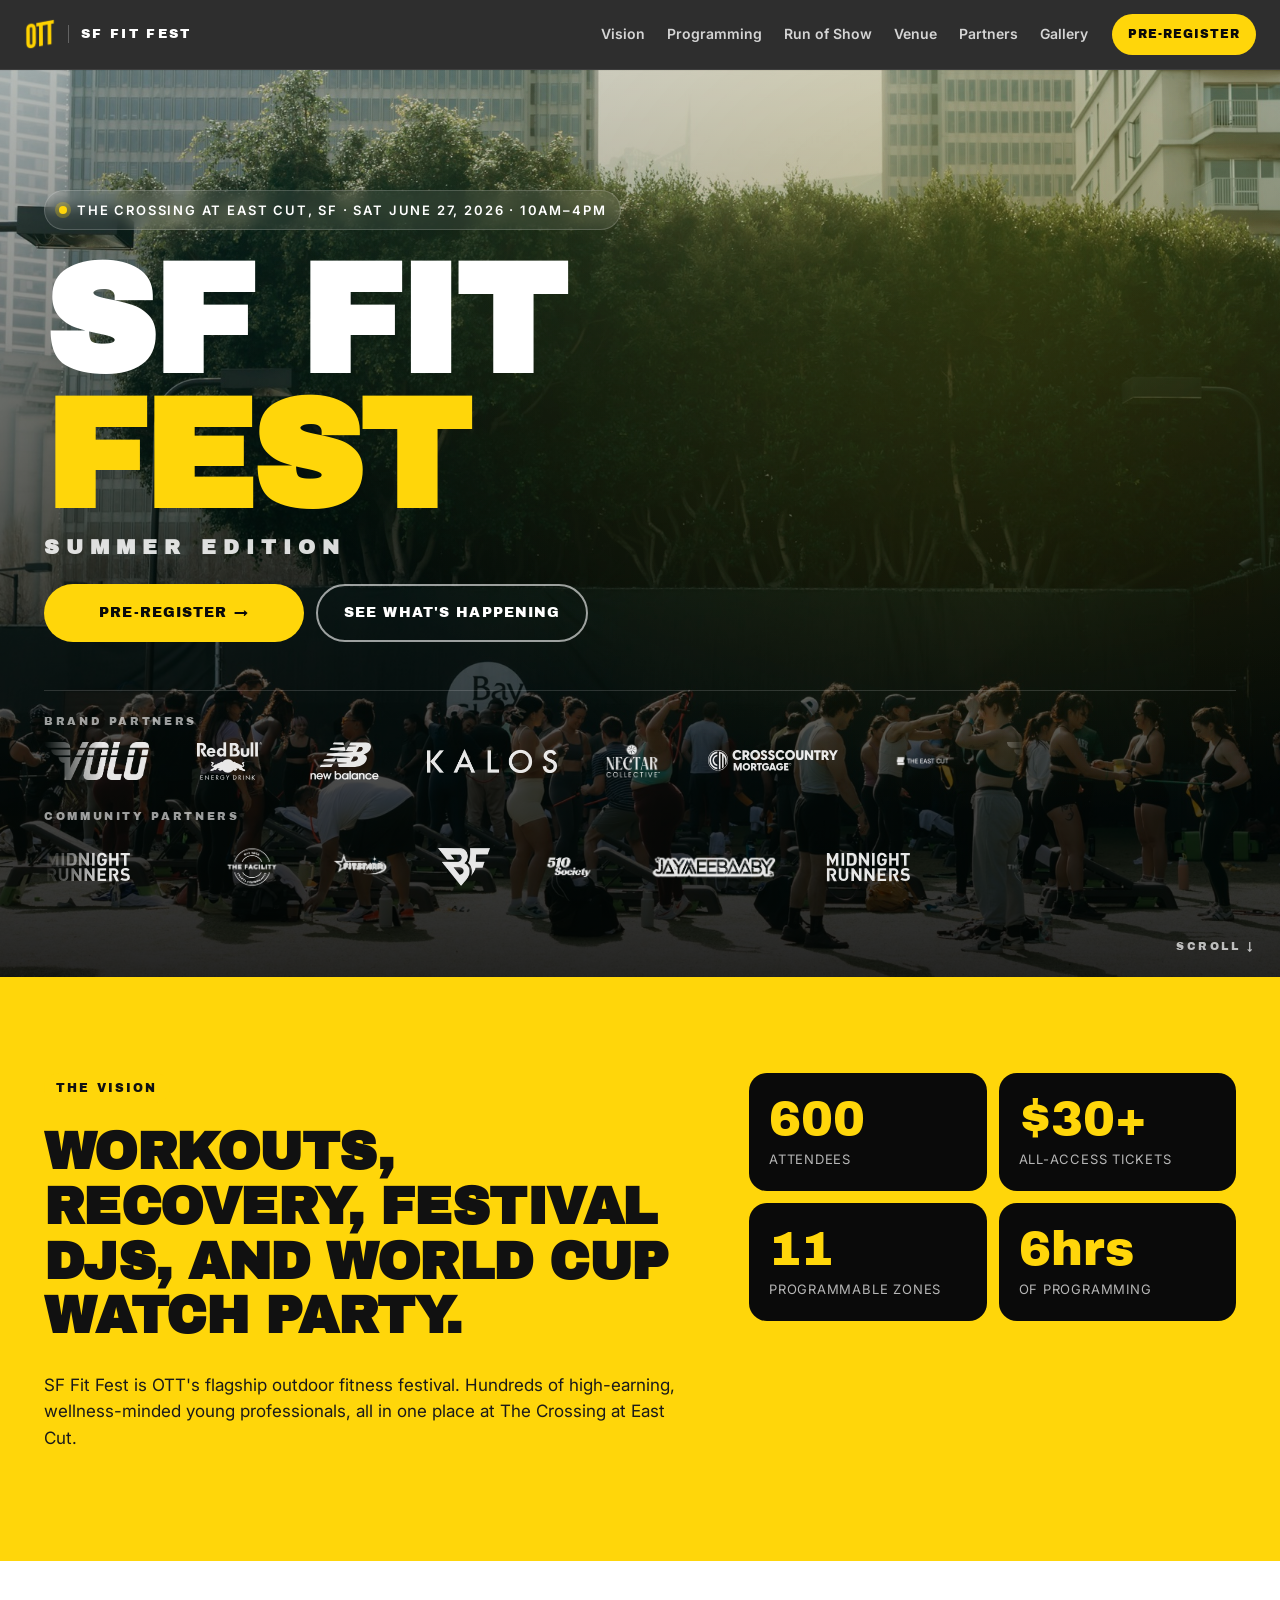
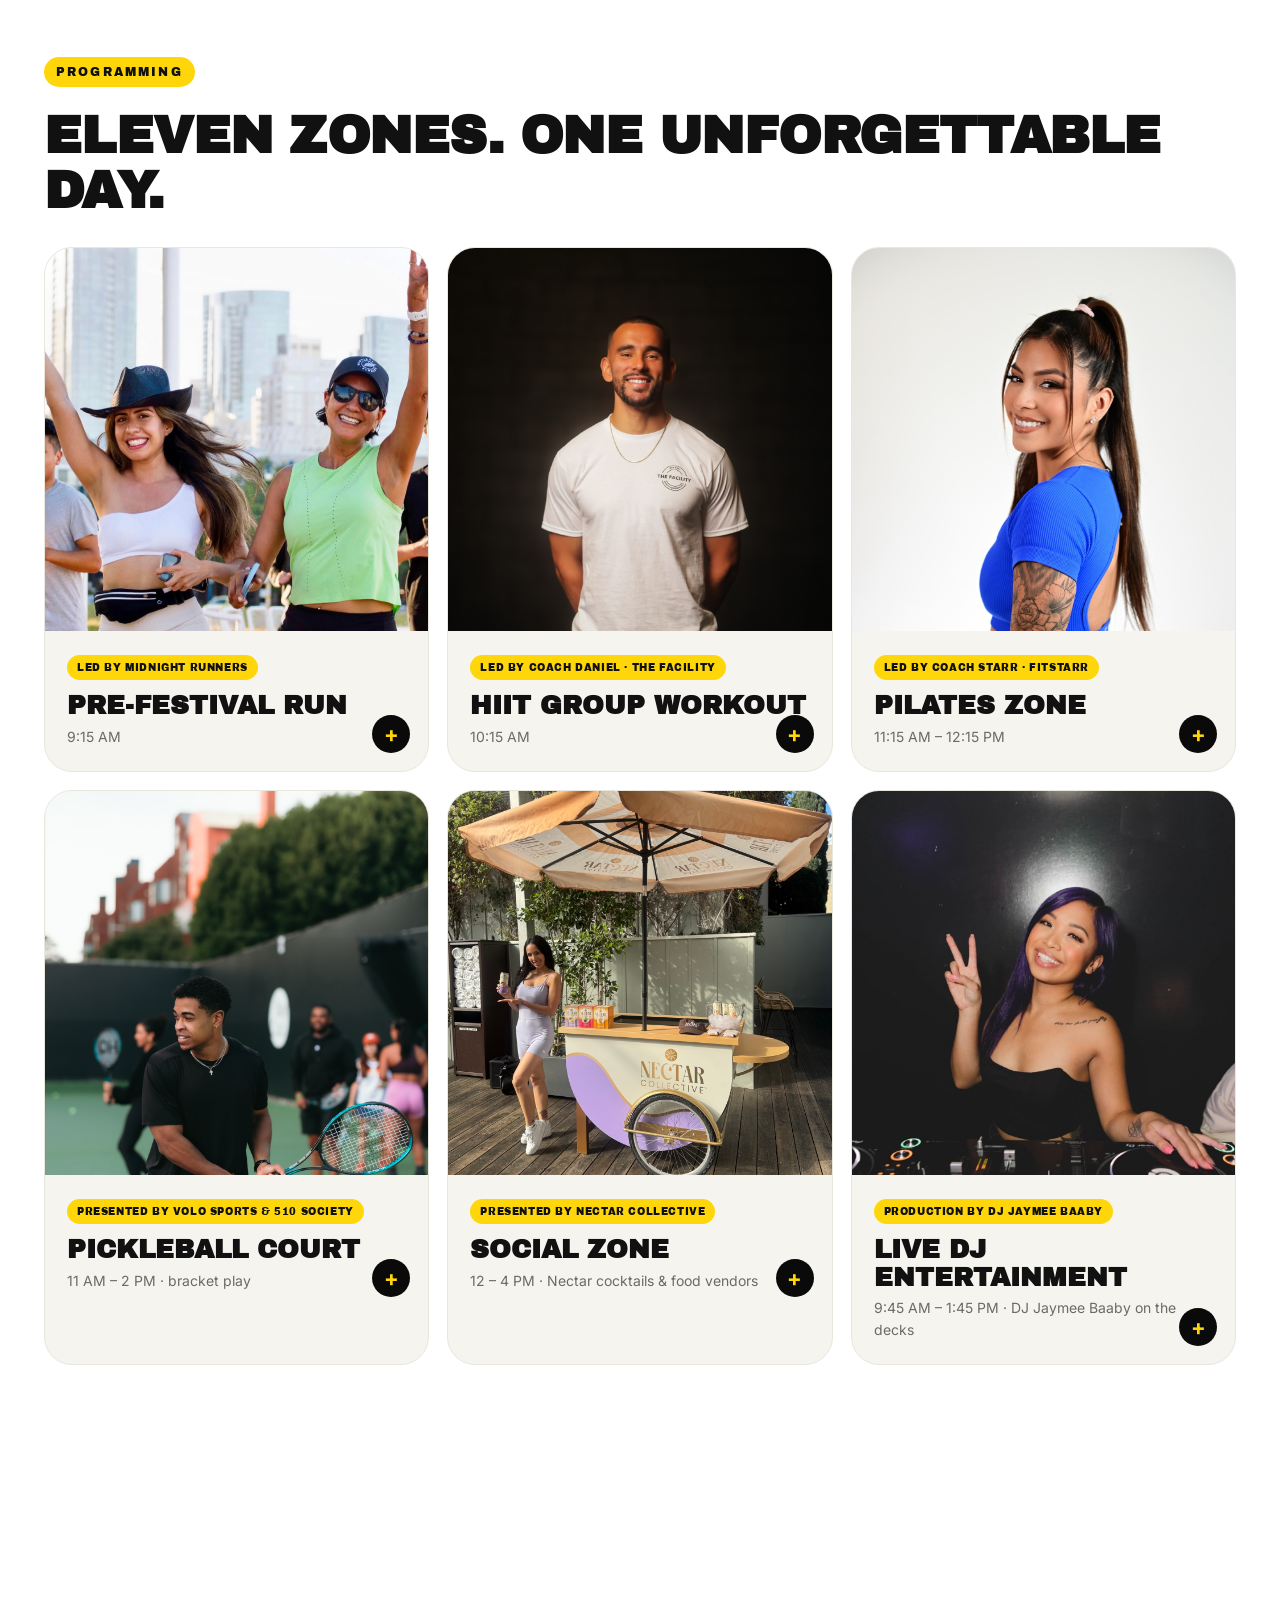
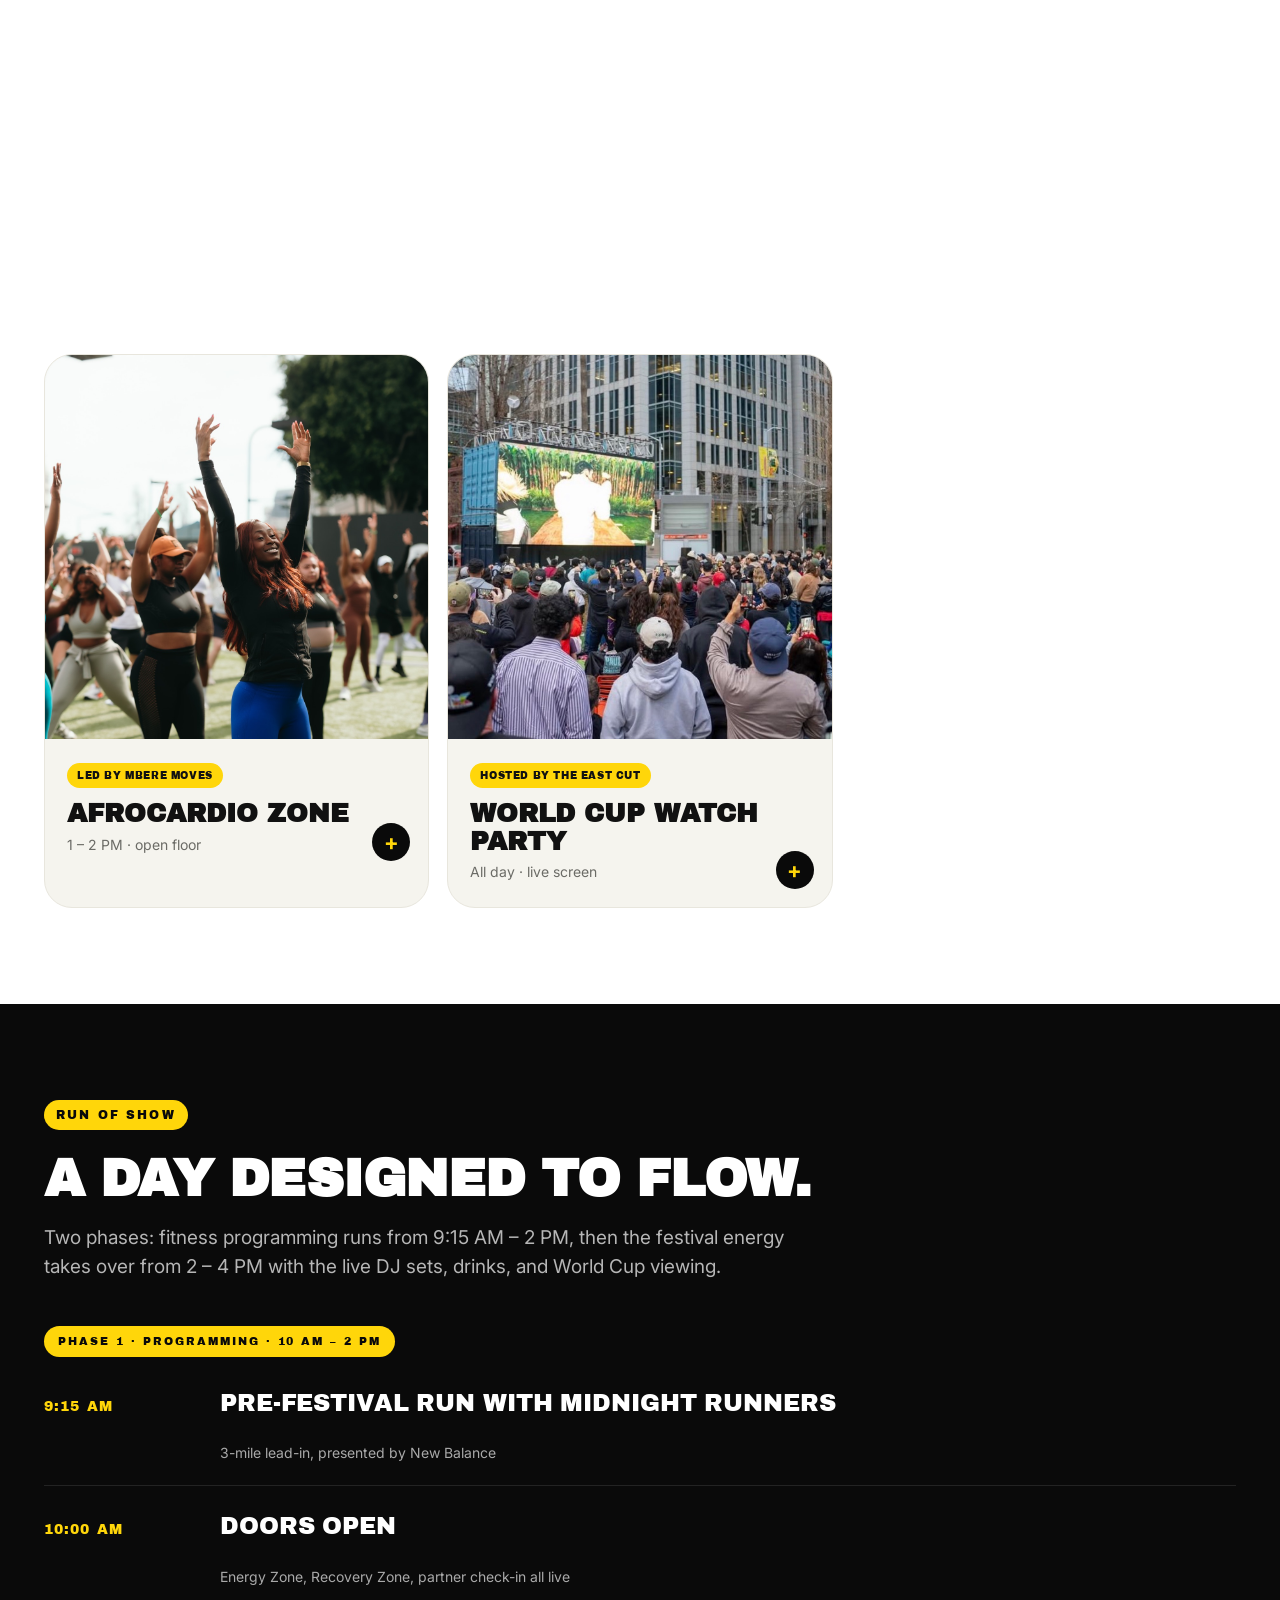
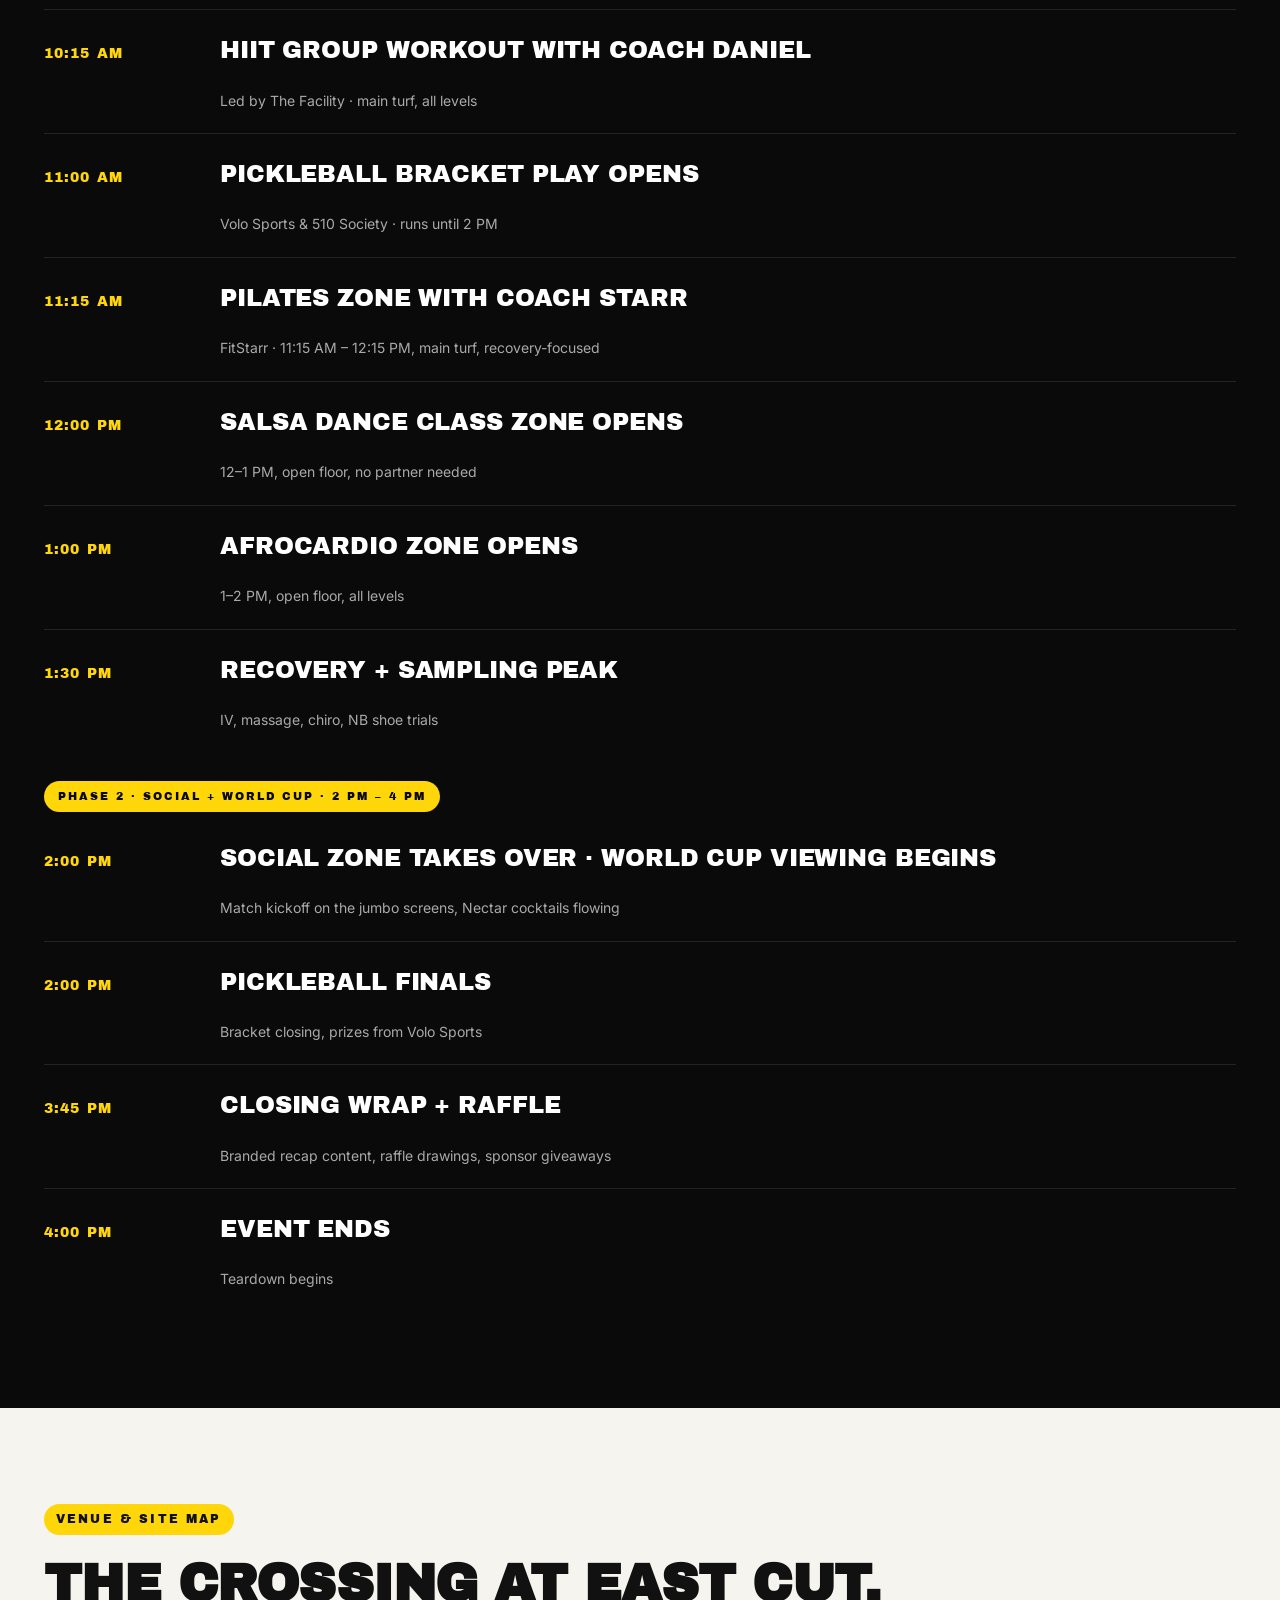
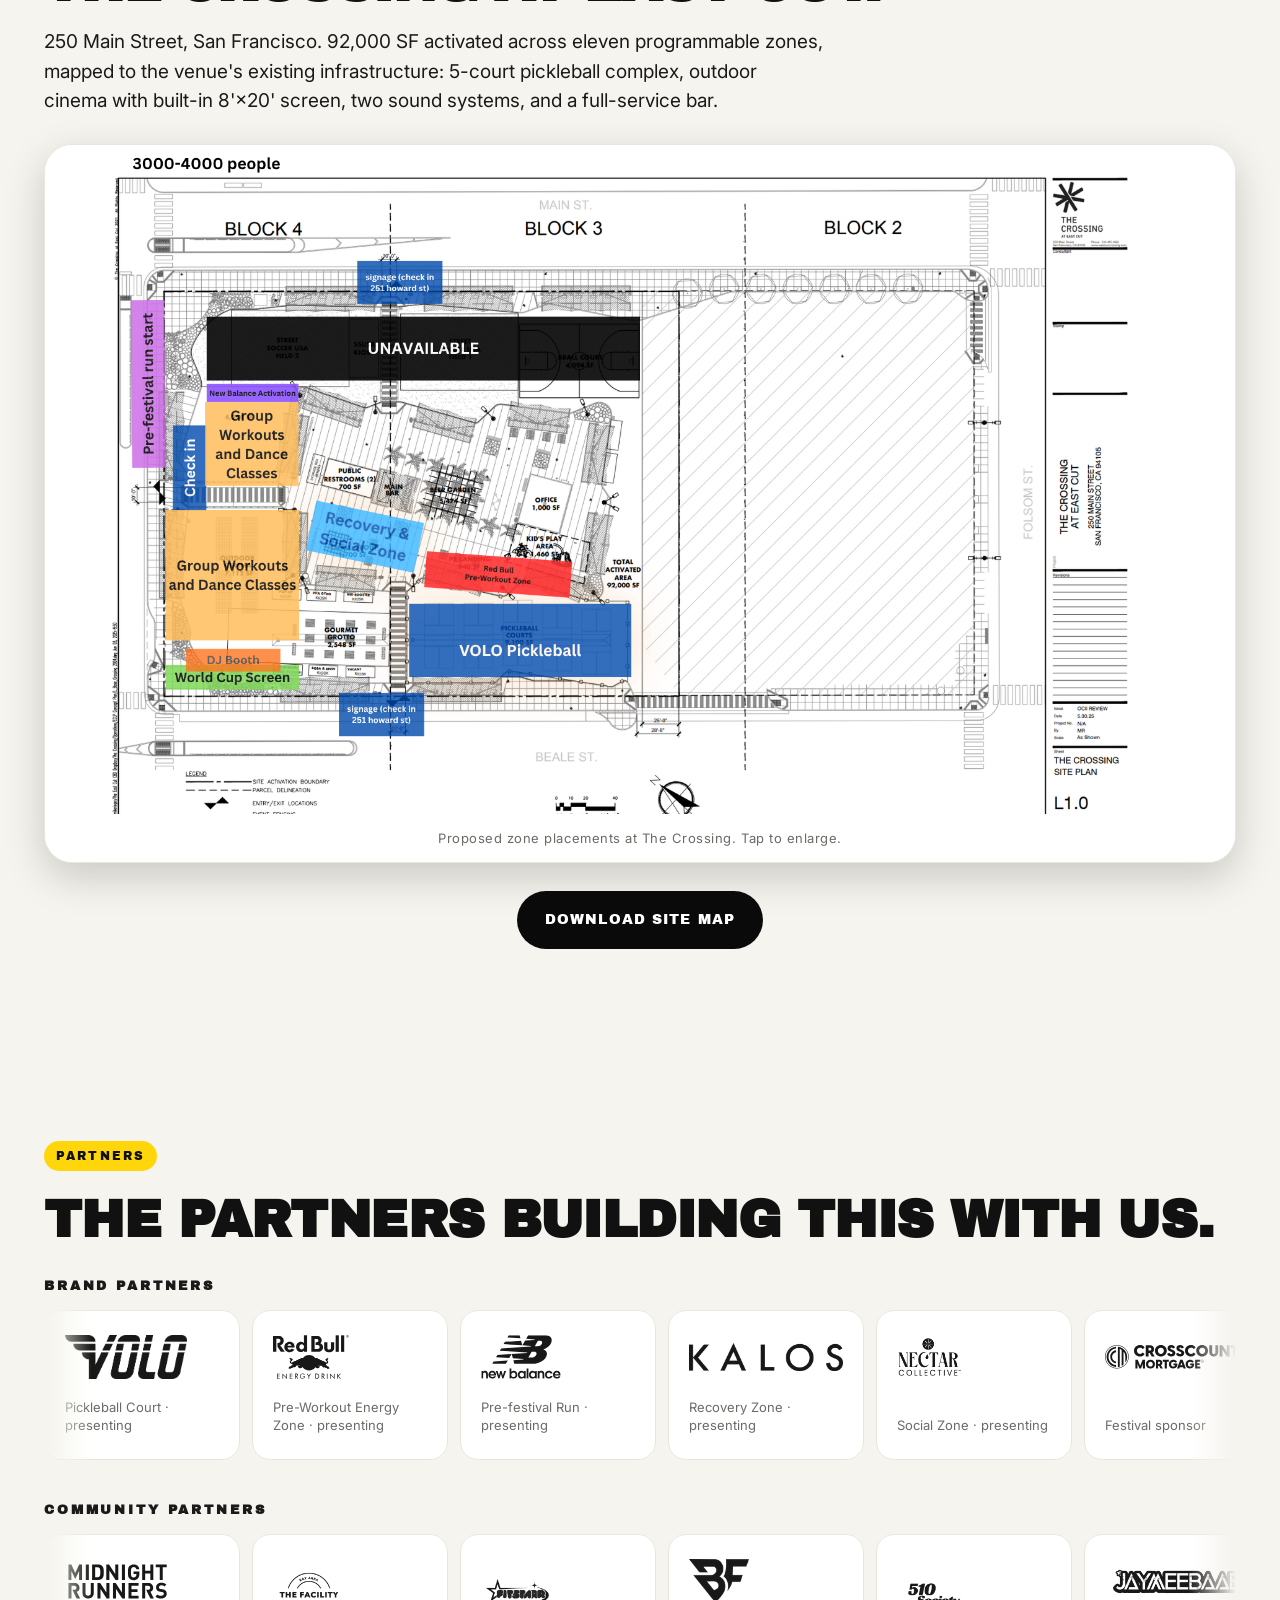
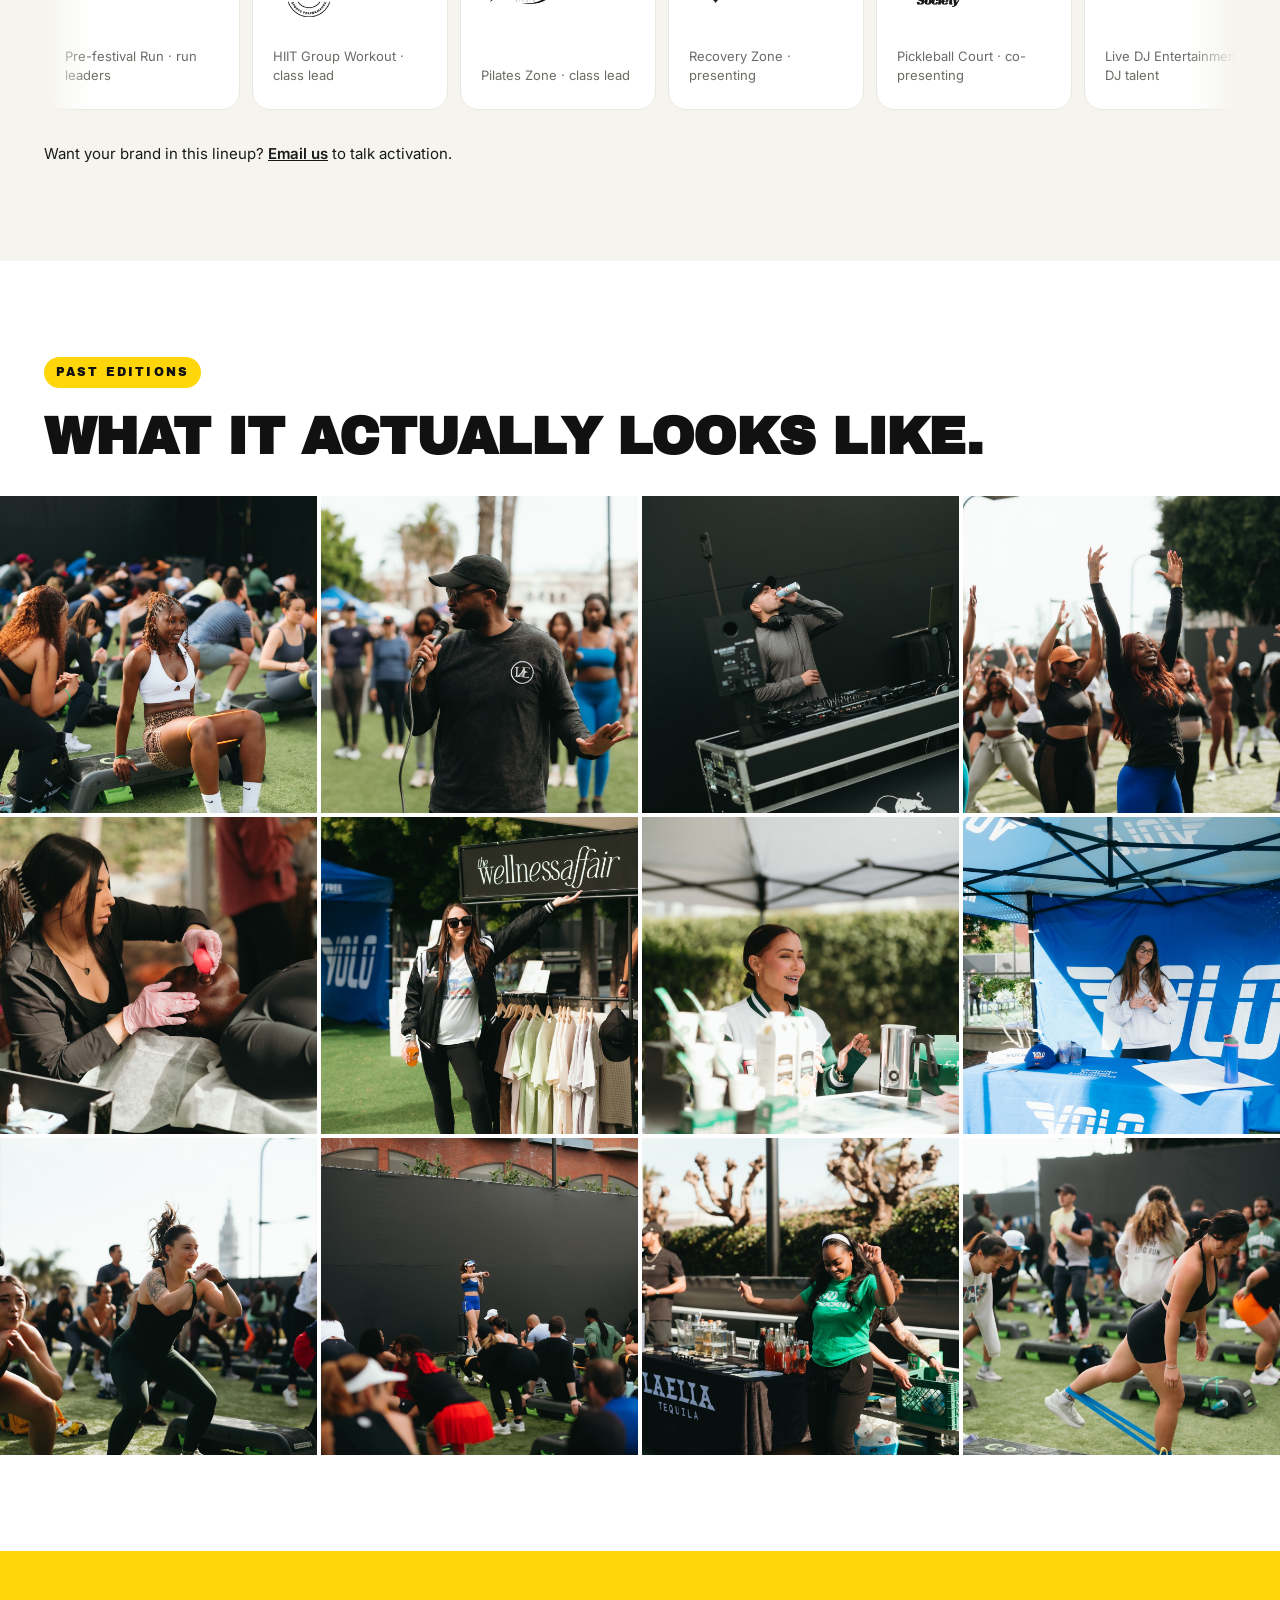
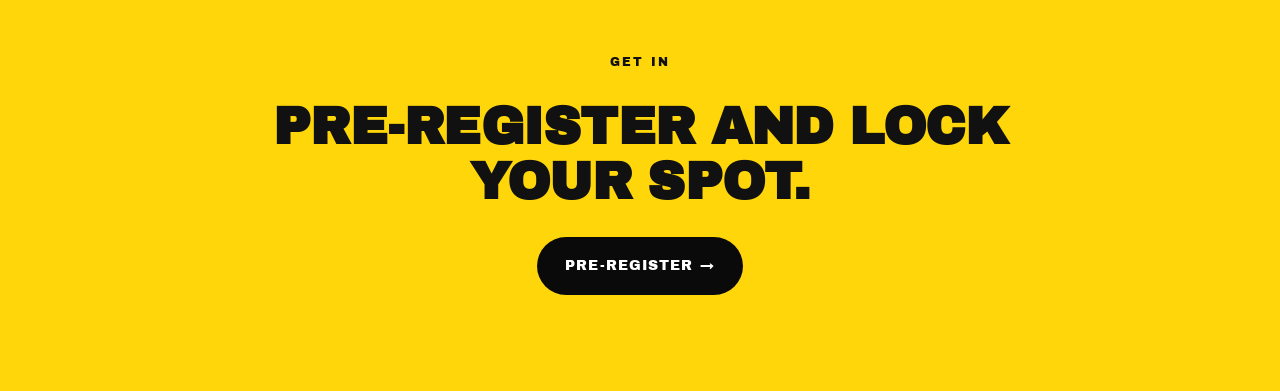
==== index.html @ 62790294 "Remove site footer; regenerate Webflow embed Footer dropped from the page (Webflow host provides its" ====
<!doctype html>
<html lang="en">
<head>
<meta charset="utf-8" />
<meta name="viewport" content="width=device-width, initial-scale=1, viewport-fit=cover" />
<meta name="theme-color" content="#FFD60A" />
<title>SF Fit Fest: Summer Edition · June 27, 2026 · The Crossing at East Cut, SF</title>
<meta name="description" content="A high-energy fitness festival at The Crossing at East Cut, San Francisco. Saturday, June 27, 2026, 10AM-4PM. Group workouts, pickleball, salsa social, recovery, World Cup viewing, and standout brand activations. Tickets from $30." />

<meta property="og:title" content="SF Fit Fest: Summer Edition · June 27, 2026" />
<meta property="og:description" content="Saturday, June 27, 2026 at The Crossing at East Cut, SF. Group workouts, pickleball, salsa social, recovery, World Cup viewing, and brand activations. Tickets from $30." />
<meta property="og:type" content="website" />
<meta property="og:image" content="images/CU9A0424-2.jpg" />

<link rel="preconnect" href="https://fonts.googleapis.com" />
<link rel="preconnect" href="https://fonts.gstatic.com" crossorigin />
<link href="https://fonts.googleapis.com/css2?family=Archivo+Black&family=Inter:wght@400;500;600;700;800;900&display=swap" rel="stylesheet" />

<link rel="stylesheet" href="styles.css" />

<!-- Amplitude Browser SDK 2 (autocapture: page views, sessions, clicks, forms, downloads, attribution) -->
<script src="https://cdn.amplitude.com/script/75eb4d431c25d8f1b1d9c382d3526f08.js"></script>
</head>
<body>

<header class="nav">
  <a href="#top" class="nav__brand">
    <img class="brand-mark" src="logos/ott.png" alt="OTT" />
    <span class="brand-divider"></span>
    <span class="brand-event">SF FIT FEST</span>
  </a>
  <nav class="nav__links">
    <a href="#vision">Vision</a>
    <a href="#programming">Programming</a>
    <a href="#schedule">Run of Show</a>
    <a href="#venue">Venue</a>
    <a href="#partners">Partners</a>
    <a href="#gallery">Gallery</a>
  </nav>
  <span class="rsvp-trigger rsvp-trigger--sm">
    <a class="btn btn--small btn--yellow" href="#register" tabindex="-1" aria-hidden="true">Pre-register</a>
    <iframe class="rsvp-trigger__frame" title="Pre-register" src="https://sweatpals.com/embed/super-bowl-sf-fit-fest-31a/buy-ticket?priceTierId=e78b1876-6b2e-4723-be33-e5b485d07d21&size=md&colorHex=FFD60A&fontFamily=Inter&buttonText=Pre-register&loader=false"></iframe>
  </span>
</header>

<!-- HERO -->
<section class="hero" id="top">
  <img class="hero__bg" src="images/CU9A0424-2.jpg" alt="SF Fit Fest crowd workout with skyline" />
  <div class="hero__overlay"></div>
  <div class="hero__content">
    <div class="hero__eyebrow">
      <span class="dot"></span> The Crossing at East Cut, SF · Sat June 27, 2026 · 10AM&ndash;4PM
    </div>
    <h1 class="hero__title">
      <span class="line">SF FIT</span>
      <span class="line line--yellow">FEST</span>
      <span class="line line--small">SUMMER EDITION</span>
    </h1>
    <div class="hero__ctas">
      <span class="rsvp-trigger rsvp-trigger--lg">
        <a class="btn btn--yellow btn--lg" href="#register" tabindex="-1" aria-hidden="true">Pre-register →</a>
        <iframe class="rsvp-trigger__frame" title="Pre-register" src="https://sweatpals.com/embed/super-bowl-sf-fit-fest-31a/buy-ticket?priceTierId=e78b1876-6b2e-4723-be33-e5b485d07d21&size=lg&colorHex=FFD60A&fontFamily=Inter&buttonText=Pre-register&loader=false"></iframe>
      </span>
      <a class="btn btn--ghost btn--lg" href="#programming">See what's happening</a>
    </div>
    <div class="hero__partners">
      <span class="hero__partners-label">Brand partners</span>
      <div class="logo-marquee">
        <div class="logo-row" aria-label="Brand partners">
          <img src="logos/volo.png" alt="Volo Sports" />
          <img src="logos/redbull.svg" alt="Red Bull" />
          <img src="logos/newbalance.svg" alt="New Balance" />
          <img src="logos/kalos.png" alt="Kalos Health" />
          <img src="logos/nectar.png" alt="Nectar Collective" />
          <img src="logos/crosscountry.svg" alt="CrossCountry Mortgage" />
          <img src="logos/eastcut.png" alt="The East Cut" />
          <img src="logos/volo.png" alt="" aria-hidden="true" />
          <img src="logos/redbull.svg" alt="" aria-hidden="true" />
          <img src="logos/newbalance.svg" alt="" aria-hidden="true" />
          <img src="logos/kalos.png" alt="" aria-hidden="true" />
          <img src="logos/nectar.png" alt="" aria-hidden="true" />
          <img src="logos/crosscountry.svg" alt="" aria-hidden="true" />
          <img src="logos/eastcut.png" alt="" aria-hidden="true" />
          <img src="logos/volo.png" alt="" aria-hidden="true" />
          <img src="logos/redbull.svg" alt="" aria-hidden="true" />
          <img src="logos/newbalance.svg" alt="" aria-hidden="true" />
          <img src="logos/kalos.png" alt="" aria-hidden="true" />
          <img src="logos/nectar.png" alt="" aria-hidden="true" />
          <img src="logos/crosscountry.svg" alt="" aria-hidden="true" />
          <img src="logos/eastcut.png" alt="" aria-hidden="true" />
        </div>
      </div>
      <span class="hero__partners-label hero__partners-label--social">Community partners</span>
      <div class="logo-marquee">
        <div class="logo-row logo-row--alt" aria-label="Community partners">
          <img src="logos/midnightrunners.svg" alt="Midnight Runners" />
          <img src="logos/thefacility.png?v=2" alt="The Facility" />
          <img src="logos/fitstarr.png?v=2" alt="FitStarr" />
          <img src="logos/bayfit.png" alt="Bay Fit Collective" />
          <img src="logos/510society.png" alt="510 Society" />
          <img src="logos/jaymeebaaby.png" alt="DJ Jaymee Baaby" />
          <img src="logos/midnightrunners.svg" alt="" aria-hidden="true" />
          <img src="logos/thefacility.png?v=2" alt="" aria-hidden="true" />
          <img src="logos/fitstarr.png?v=2" alt="" aria-hidden="true" />
          <img src="logos/bayfit.png" alt="" aria-hidden="true" />
          <img src="logos/510society.png" alt="" aria-hidden="true" />
          <img src="logos/jaymeebaaby.png" alt="" aria-hidden="true" />
          <img src="logos/midnightrunners.svg" alt="" aria-hidden="true" />
          <img src="logos/thefacility.png?v=2" alt="" aria-hidden="true" />
          <img src="logos/fitstarr.png?v=2" alt="" aria-hidden="true" />
          <img src="logos/bayfit.png" alt="" aria-hidden="true" />
          <img src="logos/510society.png" alt="" aria-hidden="true" />
          <img src="logos/jaymeebaaby.png" alt="" aria-hidden="true" />
        </div>
      </div>
    </div>
  </div>
  <div class="hero__scroll">scroll ↓</div>
</section>

<!-- VISION + STATS -->
<section class="band band--yellow" id="vision">
  <div class="container">
    <div class="vision__grid">
      <div class="vision__copy">
        <span class="kicker">The vision</span>
        <h2 class="h2">Workouts, recovery, festival DJs, and World Cup watch party.</h2>
        <p>
          SF Fit Fest is OTT's flagship outdoor fitness festival. Hundreds of high-earning,
          wellness-minded young professionals, all in one place at The Crossing at East Cut.
        </p>
      </div>
      <div class="vision__stats">
        <div class="stat"><div class="stat__num">600</div><div class="stat__label">Attendees</div></div>
        <div class="stat"><div class="stat__num">$30+</div><div class="stat__label">All-access tickets</div></div>
        <div class="stat"><div class="stat__num">11</div><div class="stat__label">Programmable zones</div></div>
        <div class="stat"><div class="stat__num">6hrs</div><div class="stat__label">Of programming</div></div>
      </div>
    </div>
  </div>
</section>

<!-- PROGRAMMING GRID -->
<section class="band" id="programming">
  <div class="container">
    <span class="kicker">Programming</span>
    <h2 class="h2">Eleven zones. One unforgettable day.</h2>
    <div class="prog-grid">

      <article class="card" data-card>
        <img class="card__img" src="images/runners.jpg" alt="Pre-festival run with Midnight Runners and SF skyline" />
        <div class="card__body">
          <div class="card__partner">Led by Midnight Runners</div>
          <h3 class="card__title">Pre-festival Run</h3>
          <p class="card__sub">9:15 AM</p>
          <div class="card__expand">
            <p>A 3-mile lead-in run with the Bay's loudest crew before doors open. New Balance silhouettes available to trial along the route.</p>
          </div>
          <button class="card__toggle" aria-label="Expand">+</button>
        </div>
      </article>

      <article class="card" data-card>
        <img class="card__img" src="images/coach_daniel.jpg" alt="Coach Daniel of The Facility leading HIIT" />
        <div class="card__body">
          <div class="card__partner">Led by Coach Daniel · The Facility</div>
          <h3 class="card__title">HIIT Group Workout</h3>
          <p class="card__sub">10:15 AM</p>
          <div class="card__expand">
            <p>Coach Daniel of The Facility opens the day with a high-intensity interval workout on the main turf, with modifications for every level. Up to 50 spots to start. The block flows into mat pilates at 11:15 in the same space.</p>
          </div>
          <button class="card__toggle" aria-label="Expand">+</button>
        </div>
      </article>

      <article class="card" data-card>
        <img class="card__img" src="images/coach_starr.jpg?v=2" alt="Coach Starr of FitStarr" />
        <div class="card__body">
          <div class="card__partner">Led by Coach Starr · FitStarr</div>
          <h3 class="card__title">Pilates Zone</h3>
          <p class="card__sub">11:15 AM &ndash; 12:15 PM</p>
          <div class="card__expand">
            <p>Coach Starr of FitStarr leads mat pilates on the main turf — coached, recovery-focused, with modifications for every level. Up to 50 spots to start. Brings down the intensity from the morning HIIT block while keeping the body moving.</p>
          </div>
          <button class="card__toggle" aria-label="Expand">+</button>
        </div>
      </article>

      <article class="card" data-card>
        <img class="card__img" src="images/tennis_pickleball.jpg" alt="Pickleball court" />
        <div class="card__body">
          <div class="card__partner">presented by Volo Sports & 510 Society</div>
          <h3 class="card__title">Pickleball Court</h3>
          <p class="card__sub">11 AM &ndash; 2 PM · bracket play</p>
          <div class="card__expand">
            <p>Three hours of bracket-play tournament hosted by Volo Sports and 510 Society. Register through Volo's site to claim your spot — solo or with a partner. Merch and league credits up for grabs.</p>
          </div>
          <button class="card__toggle" aria-label="Expand">+</button>
        </div>
      </article>

      <article class="card" data-card>
        <img class="card__img" src="images/nectar_activation.jpg" alt="Nectar Collective activation cart" />
        <div class="card__body">
          <div class="card__partner">presented by Nectar Collective</div>
          <h3 class="card__title">Social Zone</h3>
          <p class="card__sub">12 &ndash; 4 PM · Nectar cocktails & food vendors</p>
          <div class="card__expand">
            <p>Ready-to-drink cocktails from Nectar Collective and accessible food vendors on site.</p>
          </div>
          <button class="card__toggle" aria-label="Expand">+</button>
        </div>
      </article>

      <article class="card" data-card>
        <img class="card__img" src="images/dj_jaymee.jpg" alt="DJ Jaymee Baaby on the decks" />
        <div class="card__body">
          <div class="card__partner">production by DJ Jaymee Baaby</div>
          <h3 class="card__title">Live DJ Entertainment</h3>
          <p class="card__sub">9:45 AM &ndash; 1:45 PM · DJ Jaymee Baaby on the decks</p>
          <div class="card__expand">
            <p>The festival's sonic backbone. DJ Jaymee Baaby spins from 9:45 AM to 1:45 PM, scoring the workout blocks from the morning warm-up through the midday peak.</p>
          </div>
          <button class="card__toggle" aria-label="Expand">+</button>
        </div>
      </article>

      <article class="card" data-card>
        <img class="card__img" src="images/redbull_sampling.jpg" alt="Red Bull sampling station" />
        <div class="card__body">
          <div class="card__partner">presented by Red Bull</div>
          <h3 class="card__title">Pre-Workout Energy Zone</h3>
          <p class="card__sub">All day · sampling + DJ booth</p>
          <div class="card__expand">
            <p>Caffeine, hype, and a pre-workout sampling tent to lock in before every block. The Red Bull DJ booth keeps the energy high all day.</p>
          </div>
          <button class="card__toggle" aria-label="Expand">+</button>
        </div>
      </article>

      <article class="card" data-card>
        <img class="card__img" src="images/IV_recovery_station.jpg" alt="IV hydration recovery station" />
        <div class="card__body">
          <div class="card__partner">presented by Bay Fit Collective</div>
          <h3 class="card__title">Recovery Zone</h3>
          <p class="card__sub">All day · IV, massage, chiro</p>
          <div class="card__expand">
            <p>On-site IV hydration, sports massages, and chiropractic adjustments by Bay Fit Collective. Designed to keep you moving and feeling better than when you walked in.</p>
          </div>
          <button class="card__toggle" aria-label="Expand">+</button>
        </div>
      </article>

      <article class="card" data-card>
        <img class="card__img" src="images/salsa_class.jpg" alt="Open salsa dance class" />
        <div class="card__body">
          <div class="card__partner">Led by Inessence Studios</div>
          <h3 class="card__title">Salsa Dance Class Zone</h3>
          <p class="card__sub">12 &ndash; 1 PM · open floor</p>
          <div class="card__expand">
            <p>Open-floor salsa class on the dance pad. All levels welcome, no partner required.</p>
          </div>
          <button class="card__toggle" aria-label="Expand">+</button>
        </div>
      </article>

      <article class="card" data-card>
        <img class="card__img" src="images/afrocardio_dance.jpg" alt="Afrocardio dance class" />
        <div class="card__body">
          <div class="card__partner">Led by Mbere Moves</div>
          <h3 class="card__title">Afrocardio Zone</h3>
          <p class="card__sub">1 &ndash; 2 PM · open floor</p>
          <div class="card__expand">
            <p>High-energy afrocardio class on the dance pad. All levels welcome, follow along.</p>
          </div>
          <button class="card__toggle" aria-label="Expand">+</button>
        </div>
      </article>

      <article class="card" data-card>
        <img class="card__img" src="images/world_cup.jpg" alt="Outdoor crowd watching match on big screen" />
        <div class="card__body">
          <div class="card__partner">Hosted by The East Cut</div>
          <h3 class="card__title">World Cup Watch Party</h3>
          <p class="card__sub">All day · live screen</p>
          <div class="card__expand">
            <p>Live World Cup matches on-screen all day. Cheer your team between blocks with food, drinks, and the festival crew.</p>
          </div>
          <button class="card__toggle" aria-label="Expand">+</button>
        </div>
      </article>

    </div>
  </div>
</section>

<!-- RUN OF SHOW -->
<section class="band band--dark" id="schedule">
  <div class="container">
    <span class="kicker kicker--yellow">Run of show</span>
    <h2 class="h2 h2--light">A day designed to flow.</h2>
    <p class="lede" style="color:rgba(255,255,255,.7); margin:-12px 0 36px; max-width:780px;">
      Two phases: fitness programming runs from 9:15 AM &ndash; 2 PM, then the festival energy takes over from 2 &ndash; 4 PM with the live DJ sets, drinks, and World Cup viewing.
    </p>

    <div class="ros-phase-label">Phase 1 &middot; Programming &middot; 10 AM &ndash; 2 PM</div>
    <ol class="schedule">
      <li><span class="schedule__time">9:15 AM</span><span class="schedule__title">Pre-festival run with Midnight Runners</span><span class="schedule__sub">3-mile lead-in, presented by New Balance</span></li>
      <li><span class="schedule__time">10:00 AM</span><span class="schedule__title">Doors open</span><span class="schedule__sub">Energy Zone, Recovery Zone, partner check-in all live</span></li>
      <li><span class="schedule__time">10:15 AM</span><span class="schedule__title">HIIT group workout with Coach Daniel</span><span class="schedule__sub">Led by The Facility · main turf, all levels</span></li>
      <li><span class="schedule__time">11:00 AM</span><span class="schedule__title">Pickleball bracket play opens</span><span class="schedule__sub">Volo Sports & 510 Society · runs until 2 PM</span></li>
      <li><span class="schedule__time">11:15 AM</span><span class="schedule__title">Pilates Zone with Coach Starr</span><span class="schedule__sub">FitStarr · 11:15 AM &ndash; 12:15 PM, main turf, recovery-focused</span></li>
      <li><span class="schedule__time">12:00 PM</span><span class="schedule__title">Salsa Dance Class Zone opens</span><span class="schedule__sub">12&ndash;1 PM, open floor, no partner needed</span></li>
      <li><span class="schedule__time">1:00 PM</span><span class="schedule__title">Afrocardio Zone opens</span><span class="schedule__sub">1&ndash;2 PM, open floor, all levels</span></li>
      <li><span class="schedule__time">1:30 PM</span><span class="schedule__title">Recovery + sampling peak</span><span class="schedule__sub">IV, massage, chiro, NB shoe trials</span></li>
    </ol>

    <div class="ros-phase-label">Phase 2 &middot; Social + World Cup &middot; 2 PM &ndash; 4 PM</div>
    <ol class="schedule">
      <li><span class="schedule__time">2:00 PM</span><span class="schedule__title">Social Zone takes over &middot; World Cup viewing begins</span><span class="schedule__sub">Match kickoff on the jumbo screens, Nectar cocktails flowing</span></li>
      <li><span class="schedule__time">2:00 PM</span><span class="schedule__title">Pickleball finals</span><span class="schedule__sub">Bracket closing, prizes from Volo Sports</span></li>
      <li><span class="schedule__time">3:45 PM</span><span class="schedule__title">Closing wrap + raffle</span><span class="schedule__sub">Branded recap content, raffle drawings, sponsor giveaways</span></li>
      <li><span class="schedule__time">4:00 PM</span><span class="schedule__title">Event ends</span><span class="schedule__sub">Teardown begins</span></li>
    </ol>
  </div>
</section>

<!-- VENUE / SITE MAP -->
<section class="band band--cream" id="venue">
  <div class="container">
    <span class="kicker">Venue &amp; site map</span>
    <h2 class="h2">The Crossing at East Cut.</h2>
    <p class="lede" style="margin:-12px 0 28px; max-width:780px;">
      250 Main Street, San Francisco. 92,000 SF activated across eleven programmable zones, mapped to the venue's existing infrastructure: 5-court pickleball complex, outdoor cinema with built-in 8'&times;20' screen, two sound systems, and a full-service bar.
    </p>
    <figure class="venue-map">
      <img src="images/crossing-site-map.png" alt="Annotated Crossing at East Cut site plan showing eleven SF Fit Fest zones" />
      <figcaption>Proposed zone placements at The Crossing. Tap to enlarge.</figcaption>
    </figure>
    <div class="venue-cta">
      <a class="btn btn--black btn--lg" href="images/crossing-site-map.png" target="_blank" rel="noopener">Download site map</a>
    </div>
  </div>
</section>

<!-- OPERATIONAL ASKS -->
<section class="band" id="ops" hidden>
  <div class="container">
    <span class="kicker">Operational asks</span>
    <h2 class="h2">What we need from the venue.</h2>
    <p class="lede" style="margin:-12px 0 36px; max-width:780px;">
      A short list of the specific things we need locked in to deliver the festival.
    </p>

    <ul class="ops-simple">
      <li>
        <span class="ops-status is-confirmed"></span>
        <div>
          <h4>Liquor license access</h4>
          <p>For Nectar Collective beverage service at the bar.</p>
        </div>
      </li>
      <li>
        <span class="ops-status is-pending"></span>
        <div>
          <h4>Power + audio for the DJ setup</h4>
          <p>Across the venue, wherever the DJs need to plug in.</p>
        </div>
      </li>
      <li>
        <span class="ops-status is-pending"></span>
        <div>
          <h4>Screen placements for World Cup viewing</h4>
          <p>Confirm where the venue's two jumbo screens will live in the space.</p>
        </div>
      </li>
      <li>
        <span class="ops-status is-pending"></span>
        <div>
          <h4>Three hours of pickleball court access</h4>
          <p>Ideally all five courts. If not, let us know what makes the most sense and we'll scale down. Festival ticket required; players register through Volo.</p>
        </div>
      </li>
      <li>
        <span class="ops-status is-pending"></span>
        <div>
          <h4>Best space for the Recovery Zone</h4>
          <p>For massage tables and recovery drinks. Looking for a calm pocket of the venue.</p>
        </div>
      </li>
      <li>
        <span class="ops-status is-pending"></span>
        <div>
          <h4>Best locations for check-ins</h4>
          <p>We've marked our suggested entry points on the site map. Confirm what works for the venue.</p>
        </div>
      </li>
    </ul>
  </div>
</section>

<!-- PARTNERS -->
<section class="band band--cream" id="partners">
  <div class="container">
    <span class="kicker">Partners</span>
    <h2 class="h2">The partners building this with us.</h2>

    <h3 class="partners-subhead">Brand partners</h3>
    <div class="partner-marquee">
      <div class="partner-track">
        <div class="partner"><img class="partner__img" src="logos/volo.png" alt="Volo Sports" /><div class="partner__role">Pickleball Court · presenting</div></div>
        <div class="partner"><img class="partner__img" src="logos/redbull.svg" alt="Red Bull" /><div class="partner__role">Pre-Workout Energy Zone · presenting</div></div>
        <div class="partner"><img class="partner__img" src="logos/newbalance.svg" alt="New Balance" /><div class="partner__role">Pre-festival Run · presenting</div></div>
        <div class="partner"><img class="partner__img" src="logos/kalos.png" alt="Kalos Health" /><div class="partner__role">Recovery Zone · presenting</div></div>
        <div class="partner"><img class="partner__img" src="logos/nectar.png" alt="Nectar Collective" /><div class="partner__role">Social Zone · presenting</div></div>
        <div class="partner"><img class="partner__img" src="logos/crosscountry.svg" alt="CrossCountry Mortgage" /><div class="partner__role">Festival sponsor</div></div>
        <div class="partner"><img class="partner__img" src="logos/eastcut.png" alt="The East Cut" /><div class="partner__role">Festival venue · The Crossing at East Cut</div></div>
        <div class="partner" aria-hidden="true"><img class="partner__img" src="logos/volo.png" alt="" /><div class="partner__role">Pickleball Court · presenting</div></div>
        <div class="partner" aria-hidden="true"><img class="partner__img" src="logos/redbull.svg" alt="" /><div class="partner__role">Pre-Workout Energy Zone · presenting</div></div>
        <div class="partner" aria-hidden="true"><img class="partner__img" src="logos/newbalance.svg" alt="" /><div class="partner__role">Pre-festival Run · presenting</div></div>
        <div class="partner" aria-hidden="true"><img class="partner__img" src="logos/kalos.png" alt="" /><div class="partner__role">Recovery Zone · presenting</div></div>
        <div class="partner" aria-hidden="true"><img class="partner__img" src="logos/nectar.png" alt="" /><div class="partner__role">Social Zone · presenting</div></div>
        <div class="partner" aria-hidden="true"><img class="partner__img" src="logos/crosscountry.svg" alt="" /><div class="partner__role">Festival sponsor</div></div>
        <div class="partner" aria-hidden="true"><img class="partner__img" src="logos/eastcut.png" alt="" /><div class="partner__role">Festival venue · The Crossing at East Cut</div></div>
        <div class="partner" aria-hidden="true"><img class="partner__img" src="logos/volo.png" alt="" /><div class="partner__role">Pickleball Court · presenting</div></div>
        <div class="partner" aria-hidden="true"><img class="partner__img" src="logos/redbull.svg" alt="" /><div class="partner__role">Pre-Workout Energy Zone · presenting</div></div>
        <div class="partner" aria-hidden="true"><img class="partner__img" src="logos/newbalance.svg" alt="" /><div class="partner__role">Pre-festival Run · presenting</div></div>
        <div class="partner" aria-hidden="true"><img class="partner__img" src="logos/kalos.png" alt="" /><div class="partner__role">Recovery Zone · presenting</div></div>
        <div class="partner" aria-hidden="true"><img class="partner__img" src="logos/nectar.png" alt="" /><div class="partner__role">Social Zone · presenting</div></div>
        <div class="partner" aria-hidden="true"><img class="partner__img" src="logos/crosscountry.svg" alt="" /><div class="partner__role">Festival sponsor</div></div>
        <div class="partner" aria-hidden="true"><img class="partner__img" src="logos/eastcut.png" alt="" /><div class="partner__role">Festival venue · The Crossing at East Cut</div></div>
      </div>
    </div>

    <h3 class="partners-subhead">Community partners</h3>
    <div class="partner-marquee">
      <div class="partner-track partner-track--alt">
        <div class="partner"><img class="partner__img" src="logos/midnightrunners.svg" alt="Midnight Runners" /><div class="partner__role">Pre-festival Run · run leaders</div></div>
        <div class="partner"><img class="partner__img" src="logos/thefacility.png?v=2" alt="The Facility" /><div class="partner__role">HIIT Group Workout · class lead</div></div>
        <div class="partner"><img class="partner__img" src="logos/fitstarr.png?v=2" alt="FitStarr" /><div class="partner__role">Pilates Zone · class lead</div></div>
        <div class="partner"><img class="partner__img" src="logos/bayfit.png" alt="Bay Fit Collective" /><div class="partner__role">Recovery Zone · presenting</div></div>
        <div class="partner"><img class="partner__img" src="logos/510society.png" alt="510 Society" /><div class="partner__role">Pickleball Court · co-presenting</div></div>
        <div class="partner"><img class="partner__img" src="logos/jaymeebaaby.png" alt="DJ Jaymee Baaby" /><div class="partner__role">Live DJ Entertainment · DJ talent</div></div>
        <div class="partner" aria-hidden="true"><img class="partner__img" src="logos/midnightrunners.svg" alt="" /><div class="partner__role">Pre-festival Run · run leaders</div></div>
        <div class="partner" aria-hidden="true"><img class="partner__img" src="logos/thefacility.png?v=2" alt="" /><div class="partner__role">HIIT Group Workout · class lead</div></div>
        <div class="partner" aria-hidden="true"><img class="partner__img" src="logos/fitstarr.png?v=2" alt="" /><div class="partner__role">Pilates Zone · class lead</div></div>
        <div class="partner" aria-hidden="true"><img class="partner__img" src="logos/bayfit.png" alt="" /><div class="partner__role">Recovery Zone · presenting</div></div>
        <div class="partner" aria-hidden="true"><img class="partner__img" src="logos/510society.png" alt="" /><div class="partner__role">Pickleball Court · co-presenting</div></div>
        <div class="partner" aria-hidden="true"><img class="partner__img" src="logos/jaymeebaaby.png" alt="" /><div class="partner__role">Live DJ Entertainment · DJ talent</div></div>
        <div class="partner" aria-hidden="true"><img class="partner__img" src="logos/midnightrunners.svg" alt="" /><div class="partner__role">Pre-festival Run · run leaders</div></div>
        <div class="partner" aria-hidden="true"><img class="partner__img" src="logos/thefacility.png?v=2" alt="" /><div class="partner__role">HIIT Group Workout · class lead</div></div>
        <div class="partner" aria-hidden="true"><img class="partner__img" src="logos/fitstarr.png?v=2" alt="" /><div class="partner__role">Pilates Zone · class lead</div></div>
        <div class="partner" aria-hidden="true"><img class="partner__img" src="logos/bayfit.png" alt="" /><div class="partner__role">Recovery Zone · presenting</div></div>
        <div class="partner" aria-hidden="true"><img class="partner__img" src="logos/510society.png" alt="" /><div class="partner__role">Pickleball Court · co-presenting</div></div>
        <div class="partner" aria-hidden="true"><img class="partner__img" src="logos/jaymeebaaby.png" alt="" /><div class="partner__role">Live DJ Entertainment · DJ talent</div></div>
      </div>
    </div>

    <p class="partners-cta">
      Want your brand in this lineup? <a href="mailto:experienceott@gmail.com?subject=SF%20Fit%20Fest%20Summer%20Edition%20Partnership">Email us</a>
      to talk activation.
    </p>
  </div>
</section>

<!-- AUDIENCE -->
<section class="band band--dark" id="audience" hidden>
  <div class="container">
    <span class="kicker kicker--yellow">Who shows up</span>
    <h2 class="h2 h2--light">Diverse, high-earning young professionals already in motion.</h2>
    <div class="audience-grid">
      <div class="aud"><div class="aud__num">83%</div><div class="aud__label">Ages 25&ndash;34</div></div>
      <div class="aud"><div class="aud__num">68%</div><div class="aud__label">$125K+ household income</div></div>
      <div class="aud"><div class="aud__num">87%</div><div class="aud__label">Bachelor's degree+</div></div>
      <div class="aud"><div class="aud__num">60/40</div><div class="aud__label">Female / Male split</div></div>
      <div class="aud"><div class="aud__num">31%</div><div class="aud__label">Own a business</div></div>
      <div class="aud"><div class="aud__num">82%</div><div class="aud__label">Buy sports apparel in next 18 mo.</div></div>
    </div>
    <div class="audience-reach">
      <div class="reach"><div class="reach__num">2.4M</div><div class="reach__label">IG impressions / yr</div></div>
      <div class="reach"><div class="reach__num">1.7M</div><div class="reach__label">TikTok impressions / yr</div></div>
      <div class="reach"><div class="reach__num">125K</div><div class="reach__label">Web traffic / yr</div></div>
      <div class="reach"><div class="reach__num">4.8K</div><div class="reach__label">Email + SMS list</div></div>
    </div>
  </div>
</section>

<!-- GALLERY -->
<section class="band" id="gallery">
  <div class="container">
    <span class="kicker">Past editions</span>
    <h2 class="h2">What it actually looks like.</h2>
  </div>
  <div class="gallery">
    <img src="images/group_workout_2.jpg" alt="" />
    <img src="images/salsa_classes.jpg" alt="" />
    <img src="images/dj_set.jpg" alt="" />
    <img src="images/afrocardio_dance.jpg" alt="" />
    <img src="images/massage.jpg" alt="" />
    <img src="images/wellness_recovery_zone_.jpg" alt="" />
    <img src="images/matcha.jpg" alt="" />
    <img src="images/volo_sports.jpg" alt="" />
    <img src="images/hiit_group_workout_2.jpg" alt="" />
    <img src="images/group_workout_coach_5.jpg" alt="" />
    <img src="images/tequila_drinks.jpg" alt="" />
    <img src="images/group_workout_3.jpg" alt="" />
  </div>
</section>

<!-- REGISTER / CTA -->
<section class="band band--yellow" id="register">
  <div class="container container--narrow text-center">
    <span class="kicker">Get in</span>
    <h2 class="h2">Pre-register and lock your spot.</h2>
    <div class="cta-row">
      <span class="rsvp-trigger rsvp-trigger--lg">
        <a class="btn btn--black btn--lg" href="#" tabindex="-1" aria-hidden="true">Pre-register →</a>
        <iframe class="rsvp-trigger__frame" title="Pre-register" src="https://sweatpals.com/embed/super-bowl-sf-fit-fest-31a/buy-ticket?priceTierId=e78b1876-6b2e-4723-be33-e5b485d07d21&size=lg&colorHex=000000&fontFamily=Inter&buttonText=Pre-register&loader=false"></iframe>
      </span>
    </div>
  </div>
</section>

<!-- Sweatpals checkout script: drives the popup that opens when the
     embedded Pre-register iframe buttons are clicked -->
<script src="https://sweatpals.com/static/embed/event/checkout/script.js?enableAutoEmbed=false&eventAlias=super-bowl-sf-fit-fest-31a&colorHex=ffffff&fontFamily=Poppins&priceTierId=e78b1876-6b2e-4723-be33-e5b485d07d21"></script>

<script src="script.js"></script>
</body>
</html>
---- styles.css ----
/* ============ TOKENS ============ */
:root {
  --yellow: #FFD60A;
  --yellow-deep: #F5C400;
  --black: #0A0A0A;
  --ink: #111111;
  --ink-2: #1a1a1a;
  --gray-100: #F5F4EE;
  --gray-200: #E8E6DD;
  --gray-500: #6B6B66;
  --white: #FFFFFF;

  --radius: 18px;
  --radius-lg: 28px;

  --container: 1240px;
  --container-narrow: 820px;

  --shadow-sm: 0 4px 14px rgba(0,0,0,.08);
  --shadow-md: 0 14px 40px rgba(0,0,0,.18);

  --display: "Archivo Black", "Inter", system-ui, -apple-system, "Segoe UI", sans-serif;
  --body: "Inter", system-ui, -apple-system, "Segoe UI", sans-serif;
}

* { box-sizing: border-box; }
html, body { margin: 0; padding: 0; }
html { scroll-behavior: smooth; -webkit-text-size-adjust: 100%; }

body {
  font-family: var(--body);
  color: var(--ink);
  background: var(--white);
  line-height: 1.55;
  -webkit-font-smoothing: antialiased;
  text-rendering: optimizeLegibility;
}

img { display: block; max-width: 100%; }
a { color: inherit; }
button { font: inherit; }

/* ============ LAYOUT HELPERS ============ */
.container {
  max-width: var(--container);
  margin: 0 auto;
  padding: 0 24px;
}
.container--narrow { max-width: var(--container-narrow); }
.text-center { text-align: center; }

.kicker {
  display: inline-block;
  font-family: var(--display);
  font-size: 12px;
  letter-spacing: 0.18em;
  text-transform: uppercase;
  color: var(--ink);
  background: var(--yellow);
  padding: 6px 12px;
  border-radius: 999px;
  margin-bottom: 22px;
}
.kicker--yellow { background: var(--yellow); color: var(--black); }

.h2 {
  font-family: var(--display);
  font-weight: 900;
  font-size: clamp(28px, 4.5vw, 52px);
  line-height: 1.05;
  letter-spacing: -0.01em;
  margin: 0 0 28px;
  text-transform: uppercase;
}
.h2--light { color: var(--white); }

.lede {
  font-size: clamp(16px, 1.6vw, 19px);
  color: var(--ink-2);
  max-width: 640px;
  margin: 0 auto 32px;
}

/* ============ NAV ============ */
.nav {
  position: sticky;
  top: 0;
  z-index: 50;
  display: flex;
  align-items: center;
  gap: 24px;
  padding: 14px 24px;
  background: rgba(10,10,10,.85);
  backdrop-filter: blur(14px);
  -webkit-backdrop-filter: blur(14px);
  color: var(--white);
  border-bottom: 1px solid rgba(255,255,255,.08);
}
.nav__brand {
  display: flex;
  align-items: center;
  gap: 12px;
  text-decoration: none;
  font-family: var(--display);
  letter-spacing: 0.04em;
}
.brand-mark {
  display: block;
  height: 32px;
  width: auto;
}
.brand-mark--lg { height: 60px; }
.brand-divider {
  width: 1px; height: 18px;
  background: rgba(255,255,255,.25);
}
.brand-event {
  font-size: 13px;
  letter-spacing: 0.18em;
  text-transform: uppercase;
}
.nav__links {
  display: none;
  gap: 22px;
  margin-left: auto;
}
.nav__links a {
  font-size: 14px;
  font-weight: 600;
  color: rgba(255,255,255,.8);
  text-decoration: none;
}
.nav__links a:hover { color: var(--yellow); }
.nav .btn { margin-left: auto; }
@media (min-width: 880px) {
  .nav__links { display: flex; }
  .nav .btn { margin-left: 0; }
}

/* ============ BUTTONS ============ */
.btn {
  display: inline-flex;
  align-items: center;
  justify-content: center;
  gap: 6px;
  font-family: var(--display);
  font-size: 13px;
  letter-spacing: 0.08em;
  text-transform: uppercase;
  text-decoration: none;
  padding: 12px 18px;
  border-radius: 999px;
  border: 2px solid transparent;
  cursor: pointer;
  transition: transform .15s ease, background .15s ease, color .15s ease, border-color .15s ease;
  white-space: nowrap;
}
.btn:hover { transform: translateY(-1px); }
.btn--small { padding: 9px 14px; font-size: 12px; }
.btn--lg { padding: 16px 26px; font-size: 14px; }
.btn--yellow { background: var(--yellow); color: var(--black); }
.btn--yellow:hover { background: var(--yellow-deep); }
.btn--black { background: var(--black); color: var(--white); }
.btn--black:hover { background: var(--ink-2); }
.btn--ghost { background: transparent; color: var(--white); border-color: rgba(255,255,255,.6); }
.btn--ghost:hover { background: rgba(255,255,255,.1); }
.btn--ghost-dark { background: transparent; color: var(--black); border-color: var(--black); }
.btn--ghost-dark:hover { background: rgba(0,0,0,.06); }

/* ============ HERO ============ */
.hero {
  position: relative;
  min-height: 90vh;
  display: flex;
  align-items: flex-end;
  overflow: hidden;
  color: var(--white);
}
.hero__bg {
  position: absolute;
  inset: 0;
  width: 100%;
  height: 100%;
  object-fit: cover;
  z-index: 0;
}
.hero__overlay {
  position: absolute;
  inset: 0;
  z-index: 1;
  background:
    radial-gradient(ellipse at 80% 20%, rgba(255,214,10,.18), transparent 55%),
    linear-gradient(180deg, rgba(0,0,0,.2) 0%, rgba(0,0,0,.55) 55%, rgba(0,0,0,.85) 100%);
}
.hero__content {
  position: relative;
  z-index: 2;
  width: 100%;
  max-width: var(--container);
  margin: 0 auto;
  padding: 120px 24px 80px;
}
.hero__eyebrow {
  display: inline-flex;
  align-items: center;
  gap: 10px;
  font-family: var(--body);
  font-weight: 600;
  font-size: 13px;
  letter-spacing: 0.14em;
  text-transform: uppercase;
  background: rgba(255,255,255,.08);
  border: 1px solid rgba(255,255,255,.18);
  padding: 9px 14px;
  border-radius: 999px;
  backdrop-filter: blur(8px);
  margin-bottom: 24px;
}
.hero__eyebrow .dot {
  width: 8px; height: 8px; border-radius: 50%; background: var(--yellow);
  box-shadow: 0 0 0 4px rgba(255,214,10,.25);
}
.hero__title {
  font-family: var(--display);
  font-weight: 900;
  text-transform: uppercase;
  font-size: clamp(56px, 12vw, 180px);
  line-height: 0.88;
  letter-spacing: -0.02em;
  margin: 0 0 28px;
}
.hero__title .line { display: block; }
.hero__title .line--yellow { color: var(--yellow); }
.hero__title .line--small {
  font-size: clamp(16px, 1.6vw, 22px);
  letter-spacing: 0.34em;
  font-weight: 900;
  margin-top: 14px;
  color: rgba(255,255,255,.85);
}
.hero__sub {
  max-width: 620px;
  font-size: clamp(15px, 1.5vw, 18px);
  color: rgba(255,255,255,.85);
  margin: 0 0 32px;
}
.hero__ctas {
  display: flex;
  flex-wrap: wrap;
  gap: 12px;
  margin-bottom: 48px;
}
.hero__ctas .btn--lg,
.hero__ctas .rsvp-trigger { min-width: 260px; }
.hero__ctas .rsvp-trigger .btn--lg { width: 100%; min-width: 0; }
.hero__partners {
  border-top: 1px solid rgba(255,255,255,.15);
  padding-top: 22px;
}
.hero__partners-label {
  font-family: var(--display);
  font-size: 11px;
  letter-spacing: 0.24em;
  text-transform: uppercase;
  color: rgba(255,255,255,.6);
  display: block;
  margin-bottom: 12px;
}
.hero__partners-label--social { margin-top: 28px; }
.logo-marquee {
  width: 100%;
  max-width: 980px;
  overflow: hidden;
  -webkit-mask-image: linear-gradient(to right, transparent, #000 6%, #000 94%, transparent);
  mask-image: linear-gradient(to right, transparent, #000 6%, #000 94%, transparent);
}
.logo-row {
  display: flex;
  align-items: center;
  width: max-content;
  animation: logo-scroll 36s linear infinite;
}
.logo-row:hover { animation-play-state: paused; }
.logo-row--alt { animation-duration: 30s; }
@keyframes logo-scroll {
  from { transform: translateX(0); }
  to { transform: translateX(-33.333%); }
}
.logo-row img {
  height: 38px;
  width: auto;
  max-width: 130px;
  margin-right: 48px;
  flex: 0 0 auto;
  object-fit: contain;
  object-position: center;
  filter: brightness(0) invert(1);
  opacity: 0.9;
}
@media (max-width: 480px) {
  .logo-row img { height: 32px; max-width: 110px; margin-right: 32px; }
}
@media (prefers-reduced-motion: reduce) {
  .logo-row,
  .partner-track { animation: none; }
}
.hero__scroll {
  position: absolute;
  z-index: 2;
  bottom: 22px;
  right: 24px;
  font-family: var(--display);
  font-size: 11px;
  letter-spacing: 0.24em;
  color: rgba(255,255,255,.7);
  text-transform: uppercase;
}

/* ============ BANDS ============ */
.band {
  padding: 96px 0;
  background: var(--white);
}
.band--yellow { background: var(--yellow); }
.band--cream { background: var(--gray-100); }
.band--dark { background: var(--black); color: var(--white); }
.band--dark .h2 { color: var(--white); }

@media (max-width: 720px) {
  .band { padding: 72px 0; }
}

/* ============ VISION ============ */
.vision__grid {
  display: grid;
  gap: 48px;
}
.vision__copy p { font-size: clamp(15px, 1.4vw, 17px); margin: 0 0 14px; color: var(--ink-2); }
.vision__copy strong { background: rgba(0,0,0,.08); padding: 1px 6px; border-radius: 4px; }
.vision__stats {
  display: grid;
  grid-template-columns: repeat(2, 1fr);
  gap: 12px;
}
.stat {
  background: var(--black);
  color: var(--white);
  padding: 22px 20px;
  border-radius: var(--radius);
}
.stat__num {
  font-family: var(--display);
  font-size: clamp(32px, 4vw, 48px);
  line-height: 1;
  color: var(--yellow);
  margin-bottom: 6px;
}
.stat__label {
  font-size: 13px;
  letter-spacing: 0.06em;
  text-transform: uppercase;
  color: rgba(255,255,255,.7);
}
@media (min-width: 900px) {
  .vision__grid { grid-template-columns: 1.3fr 1fr; align-items: start; gap: 72px; }
  .vision__stats { grid-template-columns: repeat(2, 1fr); }
}

/* ============ SCHEDULE ============ */
.ros-phase-label {
  display: inline-block;
  font-family: var(--display);
  font-size: 11px;
  letter-spacing: 0.18em;
  text-transform: uppercase;
  color: var(--black);
  background: var(--yellow);
  padding: 7px 14px;
  border-radius: 999px;
  margin: 28px 0 6px;
}
.ros-phase-label:first-of-type { margin-top: 8px; }

/* ============ OPERATIONAL ASKS ============ */
.ops-simple {
  list-style: none;
  margin: 0;
  padding: 0;
  max-width: 820px;
}
.ops-simple li {
  display: flex;
  align-items: flex-start;
  gap: 18px;
  padding: 22px 0;
  border-top: 1px solid var(--gray-200);
}
.ops-simple li:first-child { border-top: none; padding-top: 4px; }
.ops-simple h4 {
  font-family: var(--display);
  font-size: clamp(18px, 2vw, 22px);
  text-transform: uppercase;
  letter-spacing: -0.005em;
  margin: 0 0 6px;
  color: var(--ink);
}
.ops-simple p {
  margin: 0;
  font-size: 15px;
  line-height: 1.5;
  color: var(--gray-500);
}
.ops-status {
  display: inline-block;
  flex-shrink: 0;
  width: 12px;
  height: 12px;
  border-radius: 50%;
  margin-top: 10px;
  background: var(--gray-500);
  box-shadow: 0 0 0 3px rgba(0,0,0,.04);
}
.ops-status.is-confirmed { background: #34C759; }
.ops-status.is-pending { background: var(--yellow); }
.ops-status.is-open { background: #FF453A; }

/* ============ VENUE / SITE MAP ============ */
.venue-map {
  margin: 0;
  border-radius: var(--radius-lg);
  overflow: hidden;
  background: var(--white);
  border: 1px solid var(--gray-200);
  box-shadow: var(--shadow-md);
}
.venue-map img {
  width: 100%;
  height: auto;
  display: block;
}
.venue-map figcaption {
  font-family: var(--body);
  font-size: 13px;
  color: var(--gray-500);
  text-align: center;
  padding: 14px 16px;
  background: var(--white);
  letter-spacing: 0.04em;
}
.venue-cta {
  text-align: center;
  margin-top: 28px;
}

.schedule {
  list-style: none;
  margin: 0;
  padding: 0;
  display: grid;
  gap: 0;
}
.schedule li {
  display: grid;
  grid-template-columns: 110px 1fr;
  align-items: baseline;
  padding: 22px 0;
  border-bottom: 1px solid rgba(255,255,255,.1);
  gap: 16px;
}
.schedule li:last-child { border-bottom: none; }
.schedule__time {
  font-family: var(--display);
  font-size: 14px;
  letter-spacing: 0.08em;
  color: var(--yellow);
  text-transform: uppercase;
}
.schedule__title {
  font-family: var(--display);
  font-size: clamp(18px, 2vw, 24px);
  text-transform: uppercase;
  letter-spacing: -0.005em;
  display: block;
}
.schedule__sub {
  display: block;
  font-size: 14px;
  color: rgba(255,255,255,.65);
  margin-top: 4px;
  grid-column: 2;
}
@media (min-width: 720px) {
  .schedule li { grid-template-columns: 160px 1fr; }
}

/* ============ PROGRAMMING GRID ============ */
.prog-grid {
  display: grid;
  gap: 18px;
  grid-template-columns: 1fr;
}
.card {
  position: relative;
  border-radius: var(--radius-lg);
  overflow: hidden;
  background: var(--gray-100);
  border: 1px solid var(--gray-200);
  transition: transform .25s ease, box-shadow .25s ease;
  cursor: pointer;
}
.card:hover { transform: translateY(-3px); box-shadow: var(--shadow-md); }
.card__img {
  width: 100%;
  aspect-ratio: 1 / 1;
  object-fit: cover;
  display: block;
}
/* Portrait shots: anchor crop to top so the subject's face is visible */
.card__img[src*="coach_daniel"],
.card__img[src*="coach_starr"],
.card__img[src*="dj_jaymee"] { object-position: center top; }
.card__body {
  position: relative;
  padding: 22px 22px 24px;
}
.card__partner {
  font-family: var(--display);
  font-size: 10px;
  letter-spacing: 0.06em;
  text-transform: uppercase;
  color: var(--ink);
  background: var(--yellow);
  display: inline-block;
  padding: 5px 10px;
  border-radius: 999px;
  margin-bottom: 12px;
}
.card__title {
  font-family: var(--display);
  font-size: clamp(20px, 2.4vw, 26px);
  line-height: 1.05;
  margin: 0 0 6px;
  text-transform: uppercase;
}
.card__sub {
  font-size: 14px;
  color: var(--gray-500);
  margin: 0;
}
.card__expand {
  max-height: 0;
  overflow: hidden;
  transition: max-height .35s ease, margin .35s ease;
}
.card__expand p {
  margin: 16px 0 0;
  font-size: 15px;
  color: var(--ink-2);
}
.card.is-open .card__expand { max-height: 320px; }
.card__toggle {
  position: absolute;
  right: 18px;
  bottom: 18px;
  width: 38px; height: 38px;
  border-radius: 50%;
  background: var(--black);
  color: var(--yellow);
  border: none;
  font-size: 22px;
  font-weight: 700;
  line-height: 1;
  display: inline-flex;
  align-items: center;
  justify-content: center;
  cursor: pointer;
  transition: transform .25s ease, background .25s ease;
}
.card.is-open .card__toggle { transform: rotate(45deg); background: var(--yellow); color: var(--black); }
.card--feature {
  background: var(--black);
  color: var(--white);
  border-color: var(--black);
}
.card--feature .card__title { color: var(--white); }
.card--feature .card__sub { color: rgba(255,255,255,.7); }
.card--feature .card__expand p { color: rgba(255,255,255,.85); }
.card--feature .card__toggle { background: var(--yellow); color: var(--black); }

@media (min-width: 700px) {
  .prog-grid { grid-template-columns: 1fr 1fr; }
}
@media (min-width: 1080px) {
  .prog-grid { grid-template-columns: repeat(3, 1fr); }
}

/* ============ PARTNERS ============ */
.partners-subhead {
  font-family: var(--display);
  font-size: 13px;
  letter-spacing: 0.22em;
  text-transform: uppercase;
  color: var(--ink-2);
  margin: 40px 0 14px;
}
.partners-subhead:first-of-type { margin-top: 24px; }
.partner-marquee {
  overflow: hidden;
  margin-top: 12px;
  -webkit-mask-image: linear-gradient(to right, transparent, #000 4%, #000 96%, transparent);
  mask-image: linear-gradient(to right, transparent, #000 4%, #000 96%, transparent);
}
.partner-track {
  display: flex;
  width: max-content;
  animation: logo-scroll 55s linear infinite;
}
.partner-track:hover { animation-play-state: paused; }
.partner-track--alt { animation-duration: 46s; }
.partner {
  flex: 0 0 196px;
  margin-right: 12px;
  background: var(--white);
  border: 1px solid var(--gray-200);
  border-radius: var(--radius);
  padding: 24px 20px;
  min-height: 150px;
  display: flex;
  flex-direction: column;
  justify-content: space-between;
  align-items: stretch;
  text-align: left;
  transition: transform .2s ease, border-color .2s ease;
}
.partner:hover { transform: translateY(-2px); border-color: var(--black); }
.partner__logo {
  font-family: var(--display);
  font-size: clamp(18px, 2.6vw, 28px);
  letter-spacing: 0.04em;
}
.partner__img {
  display: block;
  height: 44px;
  width: 100%;
  max-width: 160px;
  object-fit: contain;
  object-position: left center;
  filter: brightness(0);
  opacity: 0.9;
}
/* Square community-partner logos (The Facility, FitStarr Studio, 510 Society)
   need extra height so they read at the same visual weight as the horizontal
   brand-partner logos. All ship with transparent backgrounds, so the default
   brightness/invert filters work without further overrides. */
.partner__img[src*="thefacility"],
.partner__img[src*="fitstarr"],
.partner__img[src*="510society"] { height: 72px; max-width: 72px; }
.logo-row img[src*="thefacility"],
.logo-row img[src*="fitstarr"],
.logo-row img[src*="510society"] { height: 60px; max-width: 60px; }
.partner__role {
  font-size: 13px;
  color: var(--gray-500);
  margin-top: 16px;
  line-height: 1.45;
}
.partner--tba {
  background: var(--black);
  color: var(--white);
  border-color: var(--black);
}
.partner--tba .partner__role { color: rgba(255,255,255,.6); }

.partners-cta {
  margin: 32px 0 0;
  font-size: 15px;
  color: var(--ink-2);
}
.partners-cta a { font-weight: 600; text-decoration: underline; }

@media (max-width: 480px) {
  .partner { flex-basis: 172px; }
}

/* ============ AUDIENCE ============ */
.audience-grid {
  display: grid;
  grid-template-columns: repeat(2, 1fr);
  gap: 12px;
  margin: 12px 0 36px;
}
.aud {
  border: 1px solid rgba(255,255,255,.12);
  border-radius: var(--radius);
  padding: 24px 20px;
}
.aud__num {
  font-family: var(--display);
  font-size: clamp(28px, 3.6vw, 42px);
  color: var(--yellow);
  line-height: 1;
  margin-bottom: 8px;
}
.aud__label { font-size: 14px; color: rgba(255,255,255,.75); }

.audience-reach {
  display: grid;
  grid-template-columns: repeat(2, 1fr);
  gap: 12px;
  margin-top: 12px;
  background: var(--ink);
  border-radius: var(--radius);
  padding: 22px;
}
.reach__num {
  font-family: var(--display);
  font-size: clamp(22px, 2.6vw, 32px);
  color: var(--white);
  line-height: 1;
}
.reach__label {
  font-size: 12px;
  letter-spacing: 0.08em;
  text-transform: uppercase;
  color: rgba(255,255,255,.6);
  margin-top: 6px;
}

@media (min-width: 720px) {
  .audience-grid { grid-template-columns: repeat(3, 1fr); }
  .audience-reach { grid-template-columns: repeat(4, 1fr); }
}

/* ============ GALLERY ============ */
.gallery {
  display: grid;
  grid-template-columns: repeat(2, 1fr);
  gap: 4px;
  margin-top: 32px;
}
.gallery img {
  width: 100%;
  aspect-ratio: 1 / 1;
  object-fit: cover;
}
@media (min-width: 720px) {
  .gallery { grid-template-columns: repeat(3, 1fr); }
}
@media (min-width: 1080px) {
  .gallery { grid-template-columns: repeat(4, 1fr); }
}

/* ============ REGISTER ============ */
.cta-row {
  display: flex;
  flex-wrap: wrap;
  gap: 12px;
  justify-content: center;
}

/* ============ FOOTER ============ */
.footer {
  background: var(--black);
  color: rgba(255,255,255,.78);
  padding: 72px 0 32px;
}
.footer a { color: var(--yellow); text-decoration: none; }
.footer a:hover { text-decoration: underline; }
.footer__grid {
  display: grid;
  grid-template-columns: 1fr;
  gap: 40px;
}
.footer__brand p {
  margin: 16px 0 0;
  max-width: 420px;
  font-size: 14px;
  color: rgba(255,255,255,.65);
}
.footer__col h4 {
  font-family: var(--display);
  font-size: 12px;
  letter-spacing: 0.18em;
  text-transform: uppercase;
  color: var(--yellow);
  margin: 0 0 12px;
}
.footer__col p { margin: 0; font-size: 14px; line-height: 1.7; }
.footer__legal {
  border-top: 1px solid rgba(255,255,255,.1);
  margin-top: 48px;
  padding-top: 24px;
  font-size: 12px;
  text-align: center;
  color: rgba(255,255,255,.45);
  padding-left: 24px;
  padding-right: 24px;
}
@media (min-width: 720px) {
  .footer__grid { grid-template-columns: 2fr 1fr 1fr 1fr; }
}

/* ============ RSVP TRIGGER ============ */
/* Visible styled button + invisible Sweatpals iframe button overlaid
   on top. Clicks land on the iframe button, which triggers Sweatpals's
   own native checkout popup via their script. */
.rsvp-trigger {
  position: relative;
  display: inline-block;
  line-height: 0;
}
/* The wrapper zeroes line-height to remove the iframe's inline gap; restore
   a normal line-height on the visible button so it matches non-RSVP buttons. */
.rsvp-trigger .btn { line-height: 1.55; }
.rsvp-trigger__frame {
  position: absolute;
  inset: 0;
  width: 100%;
  height: 100%;
  border: 0;
  opacity: 0;
  cursor: pointer;
  z-index: 2;
}
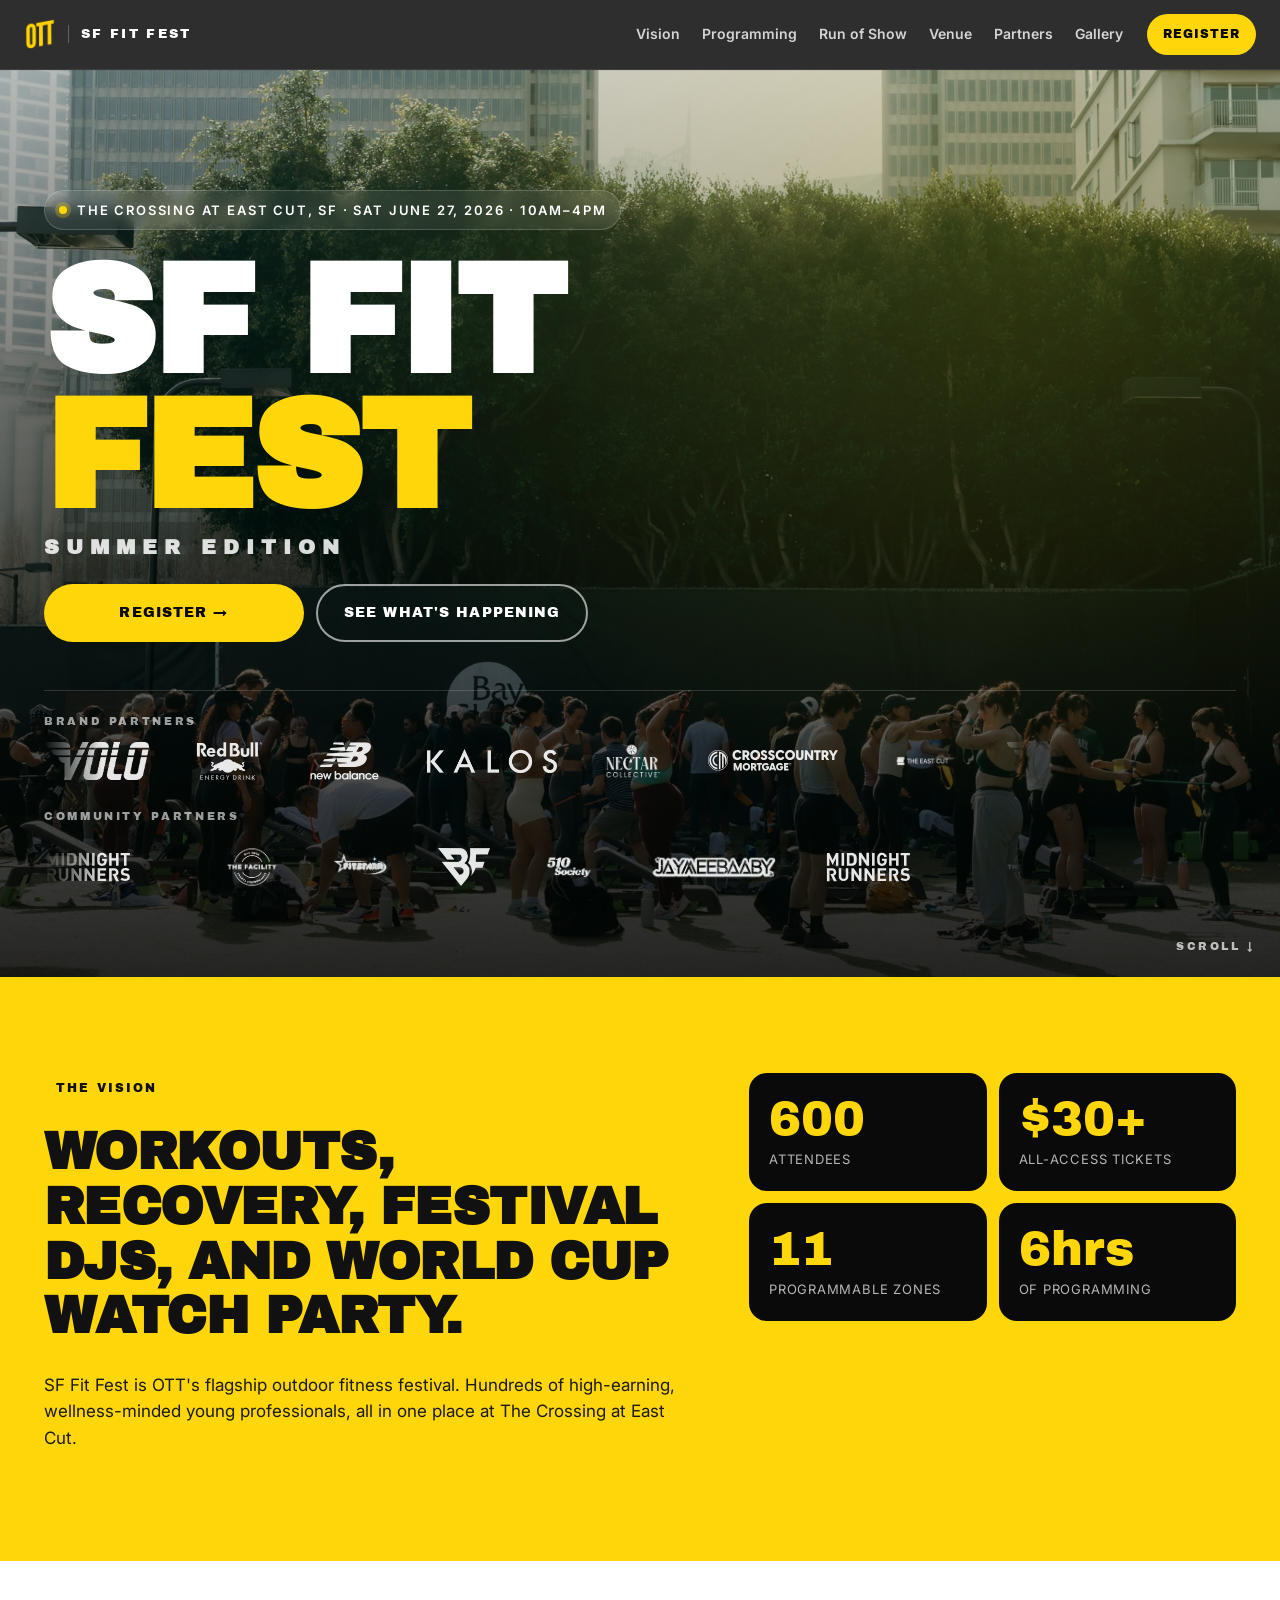
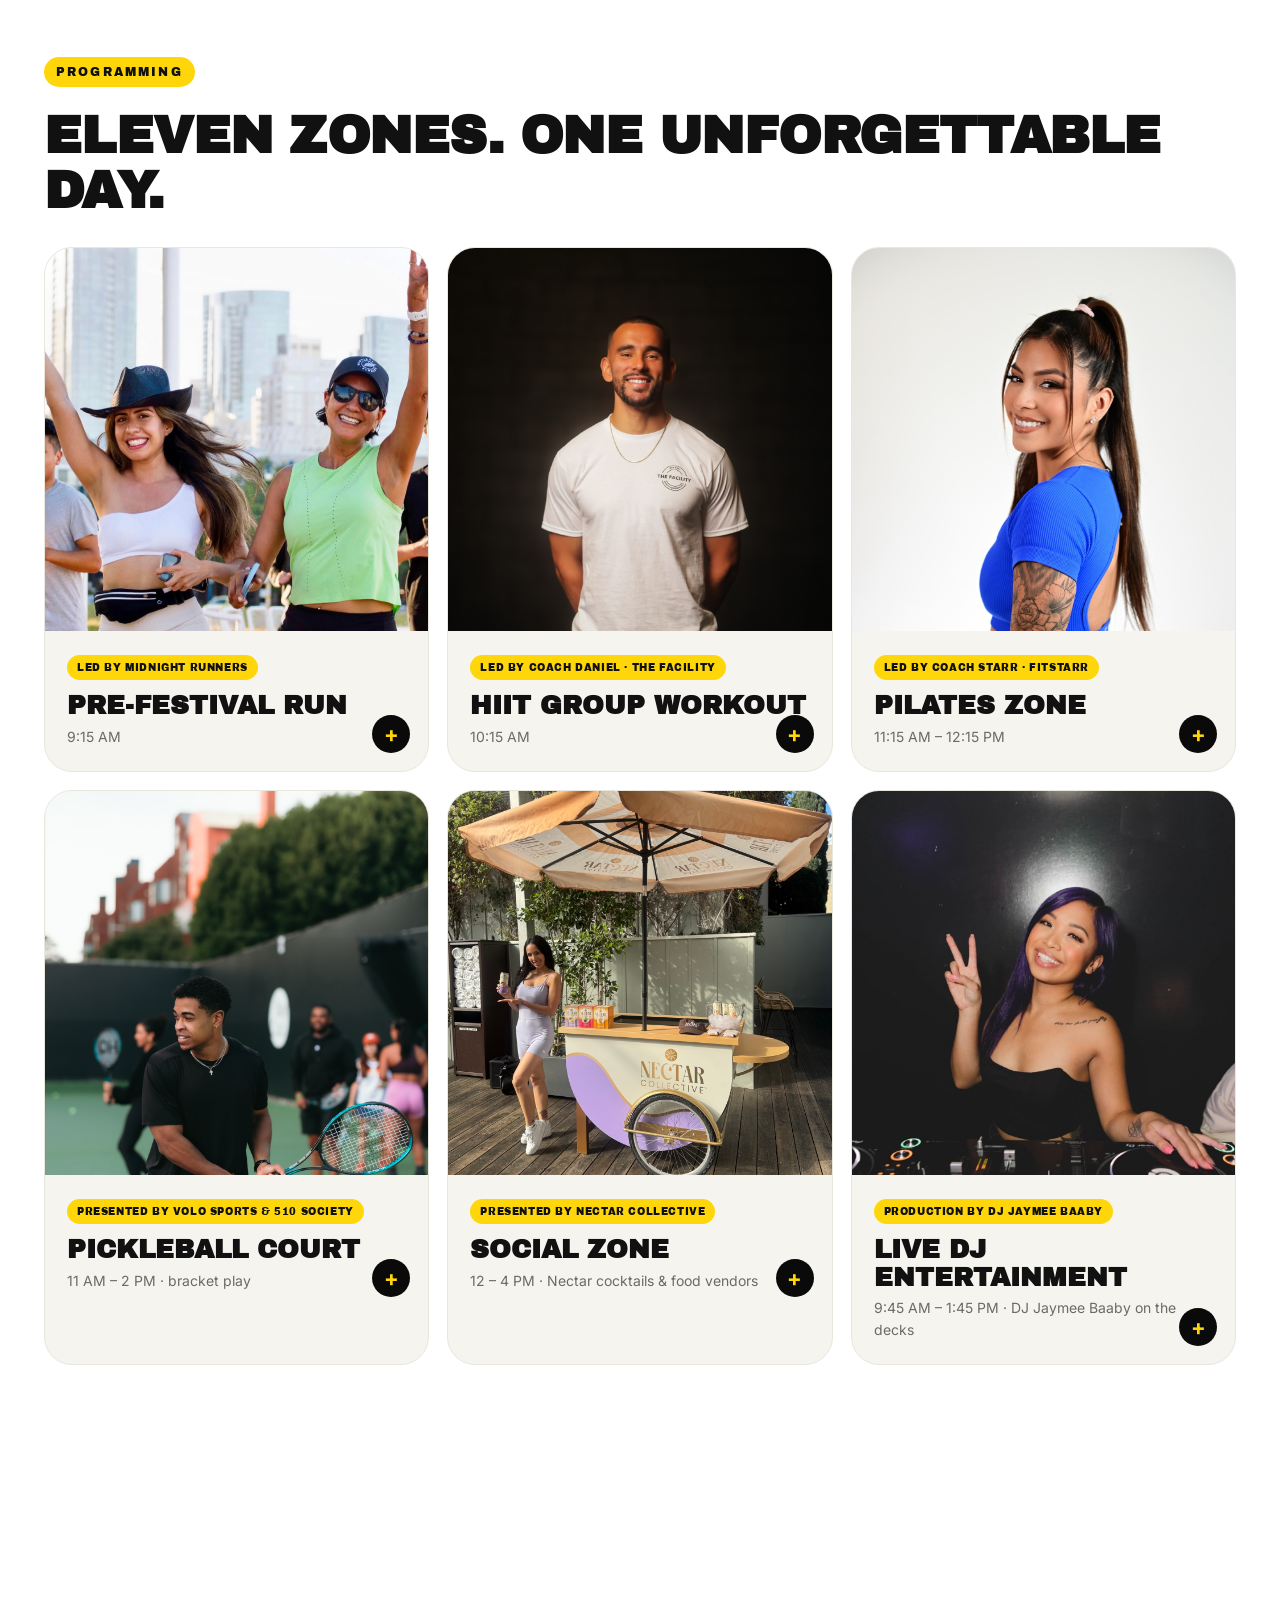
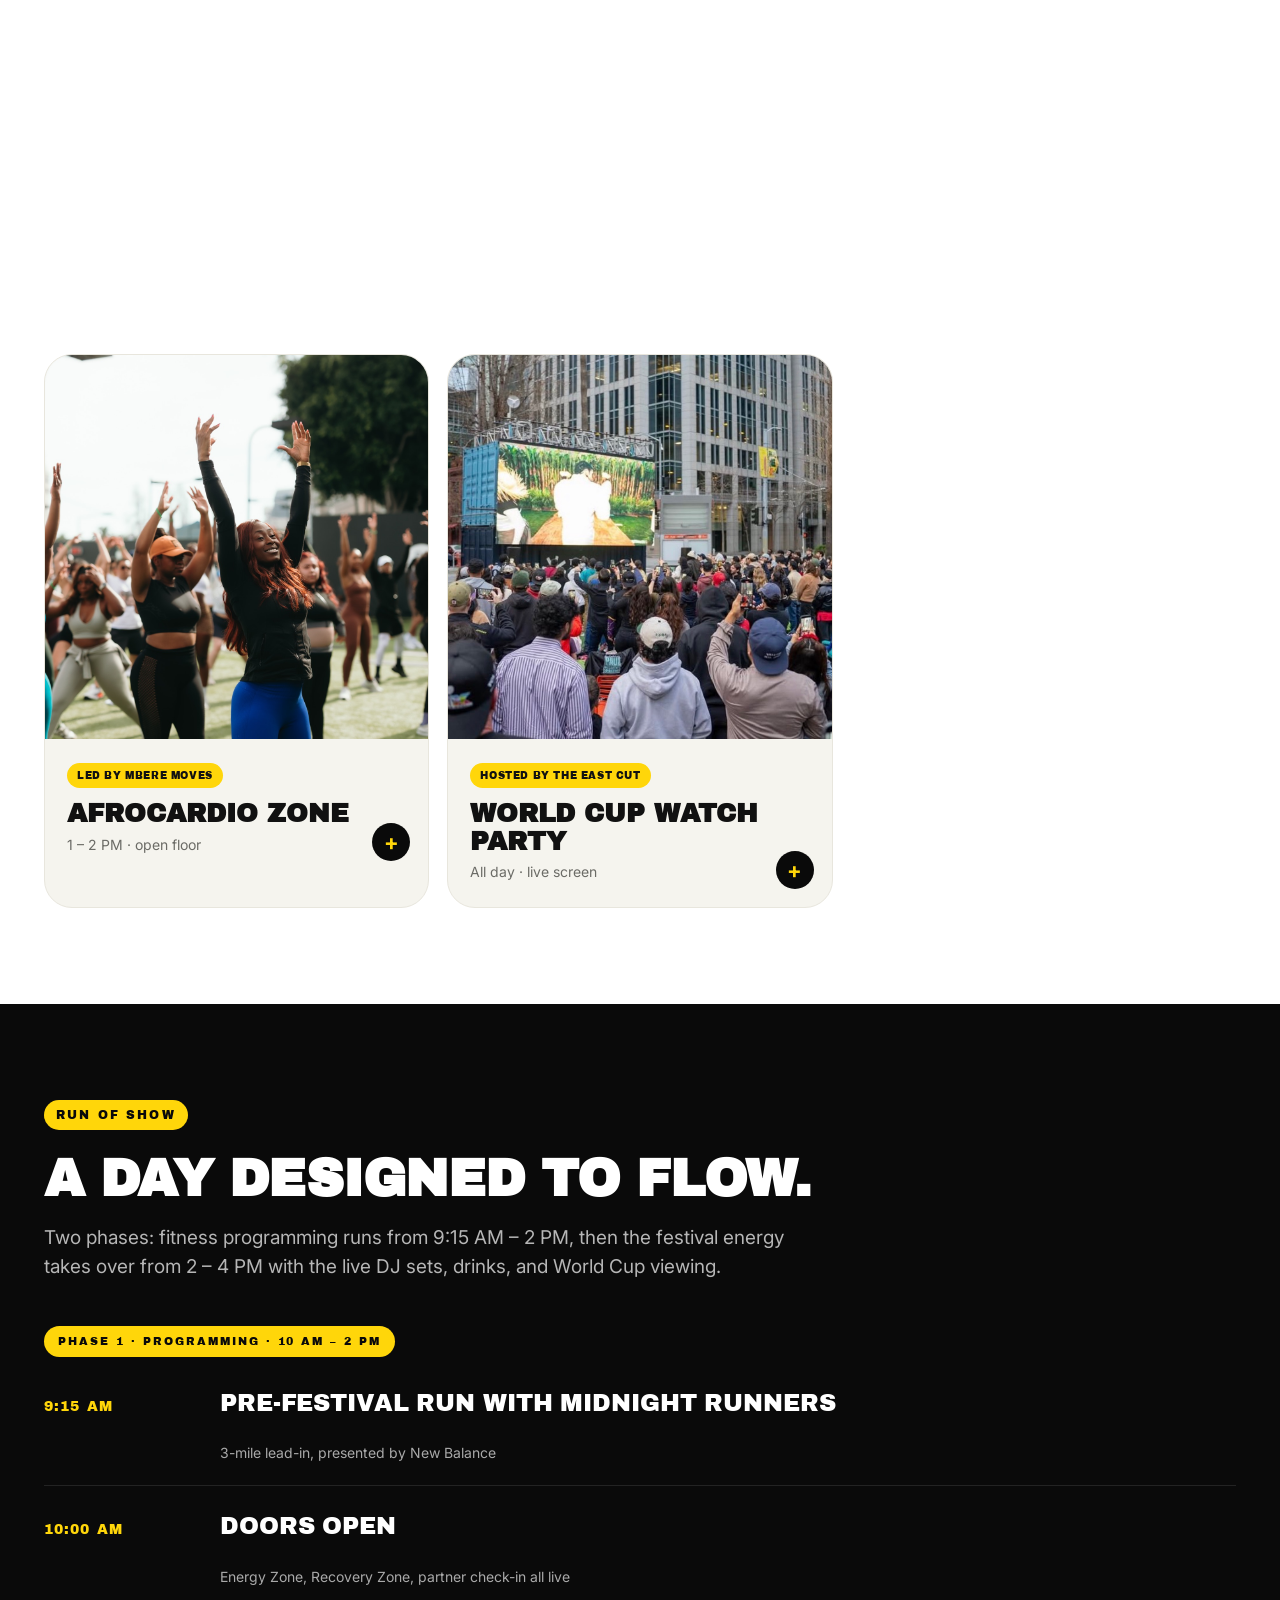
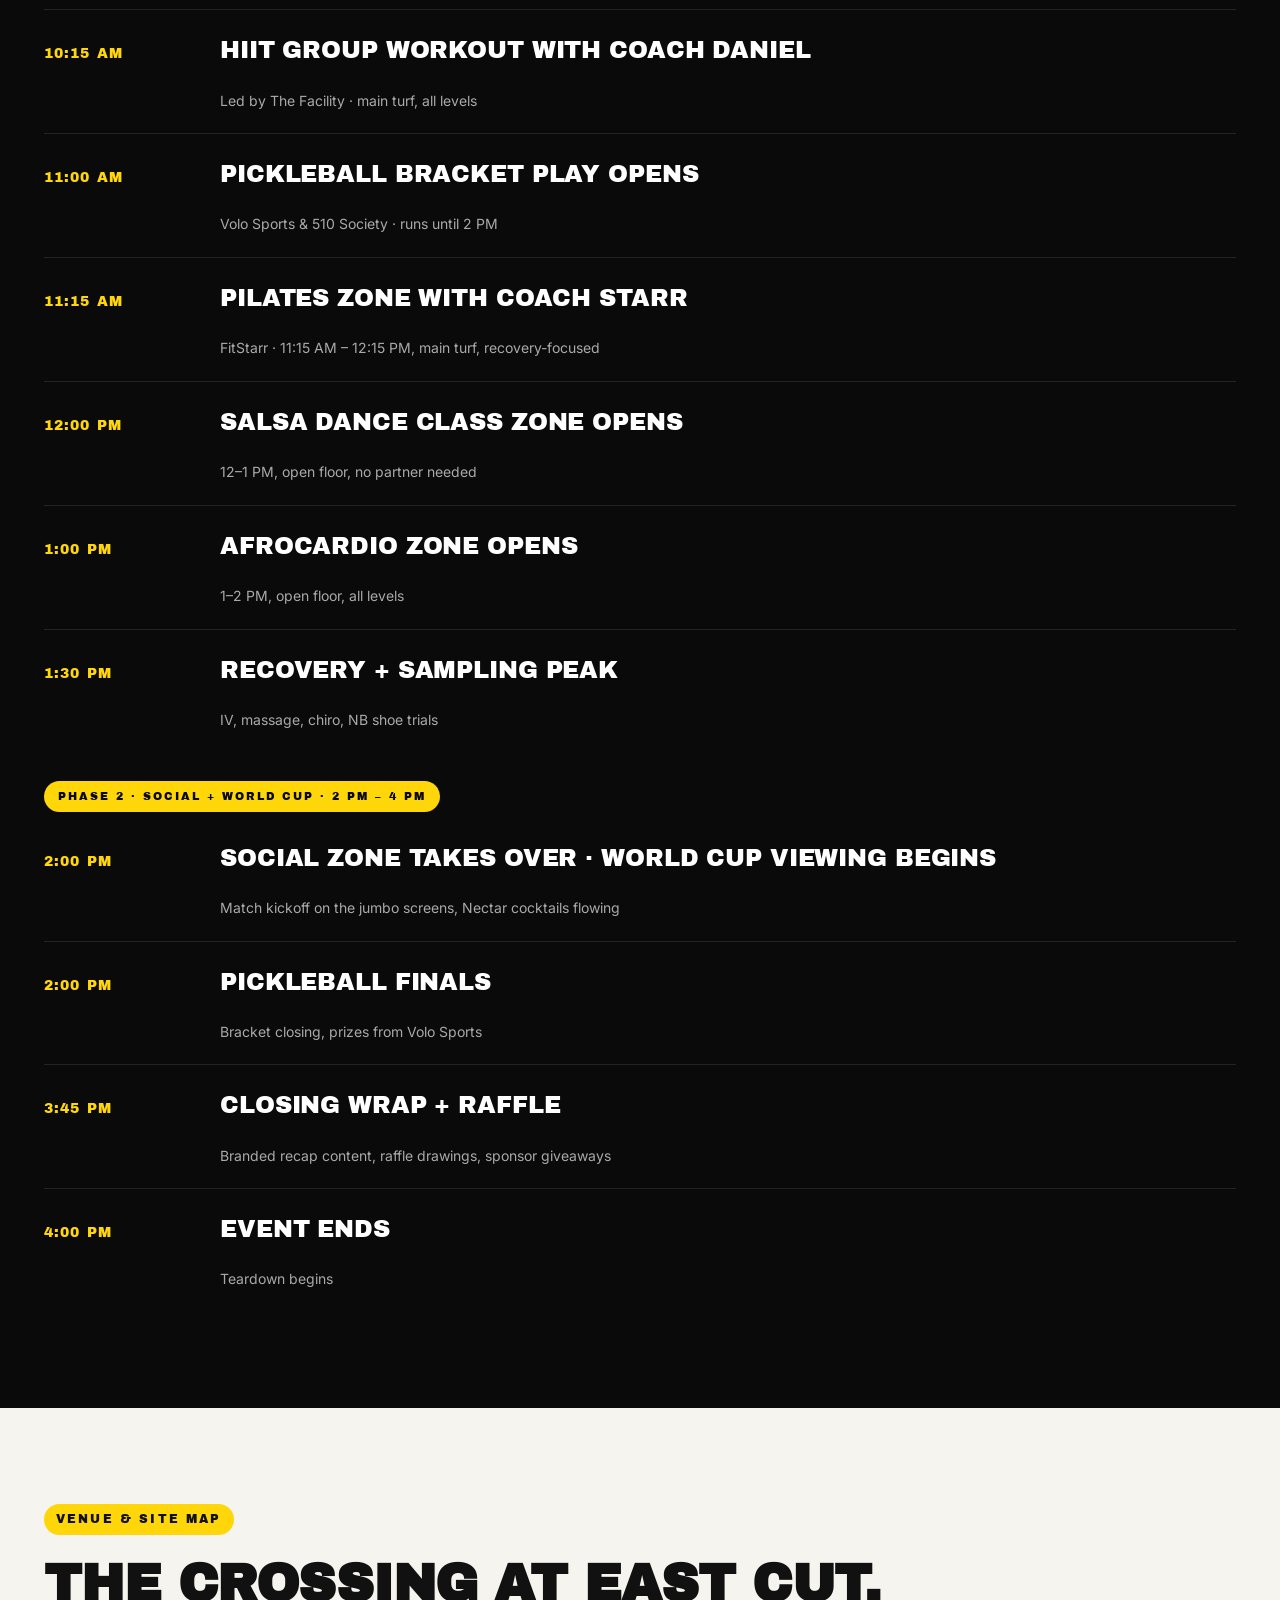
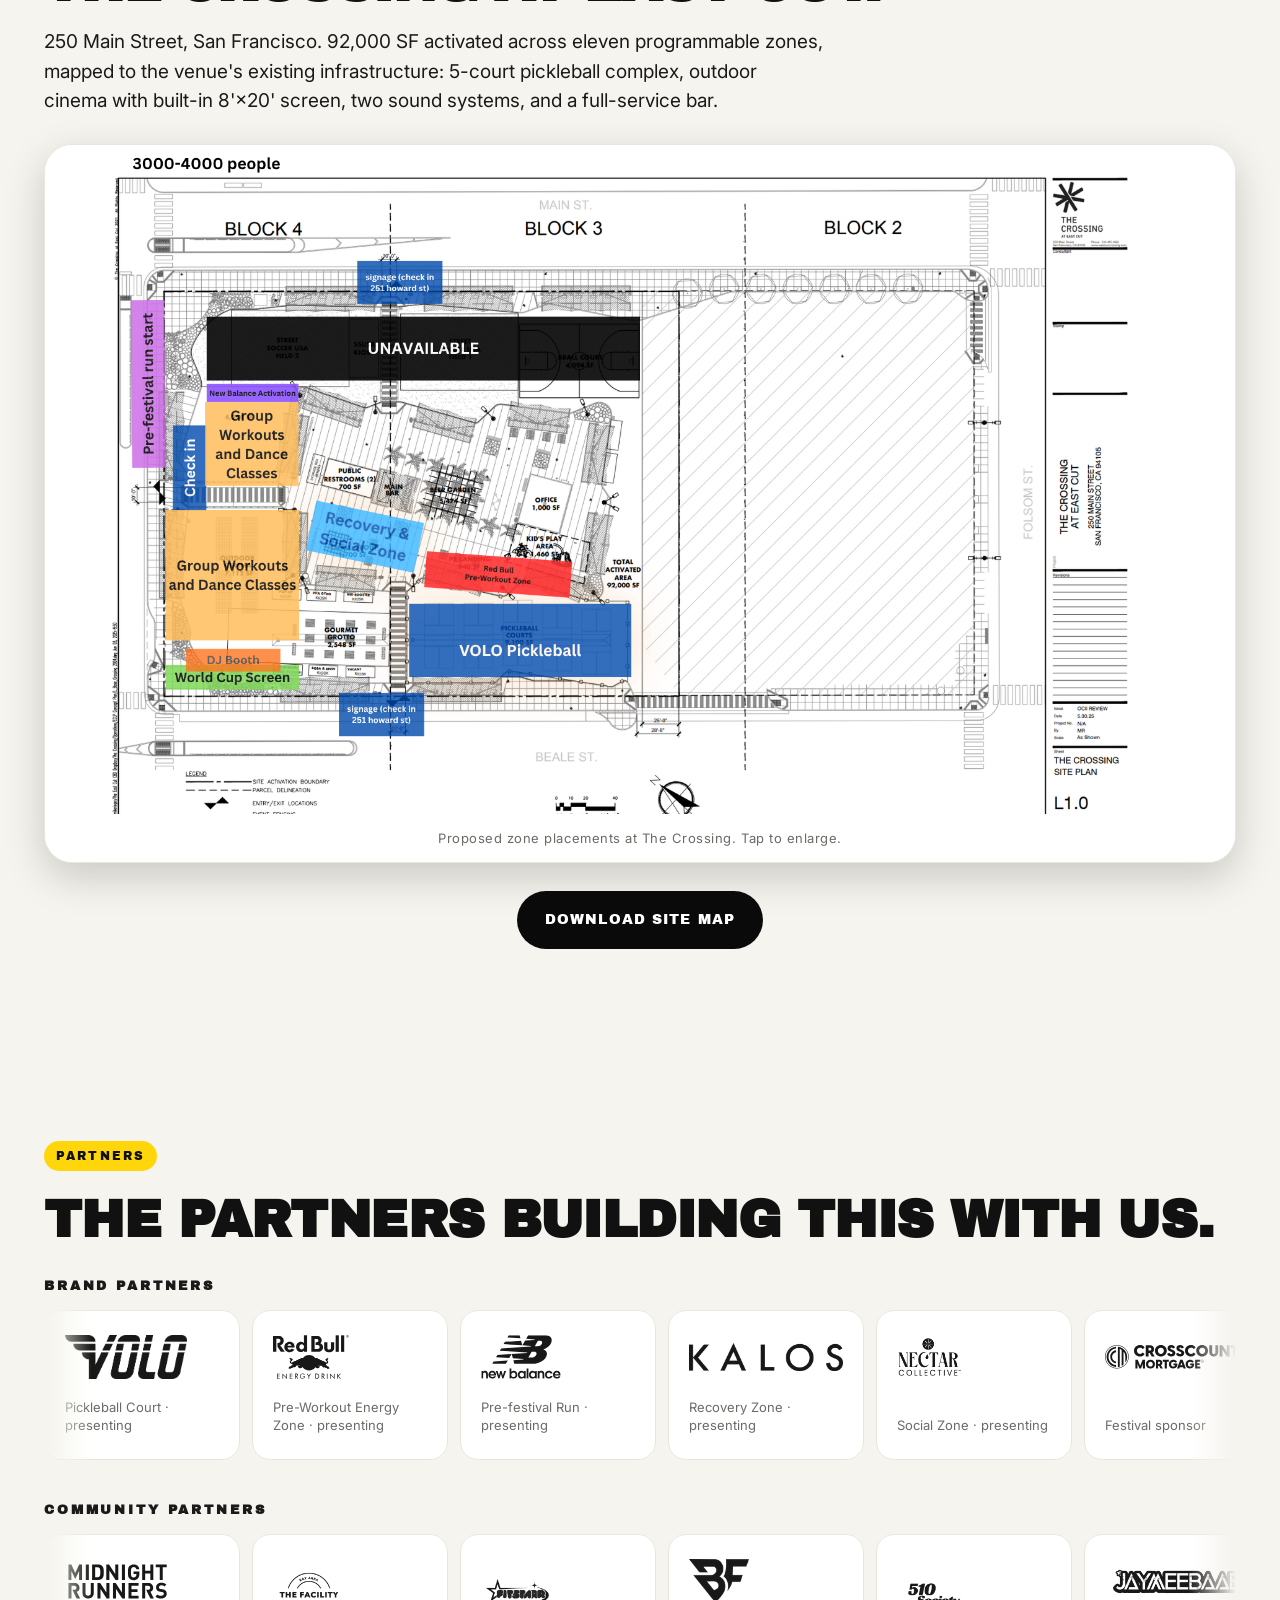
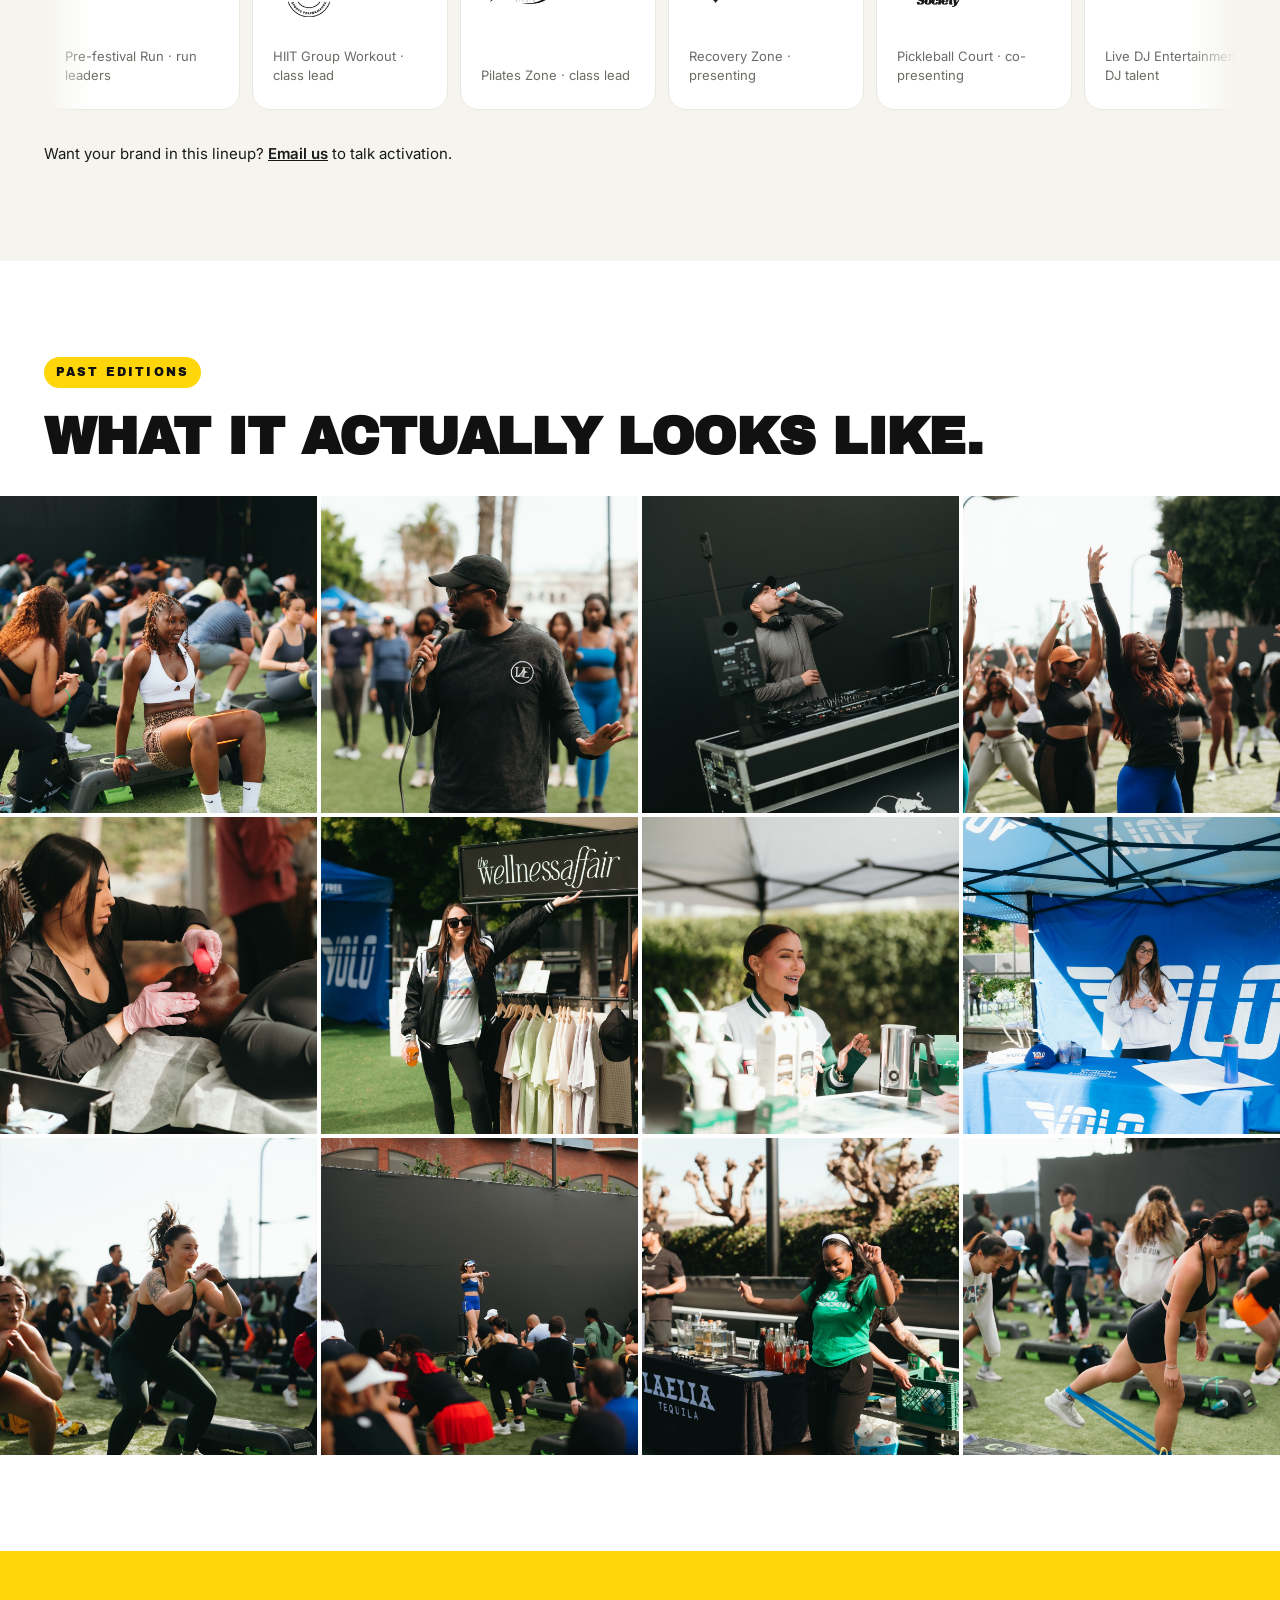
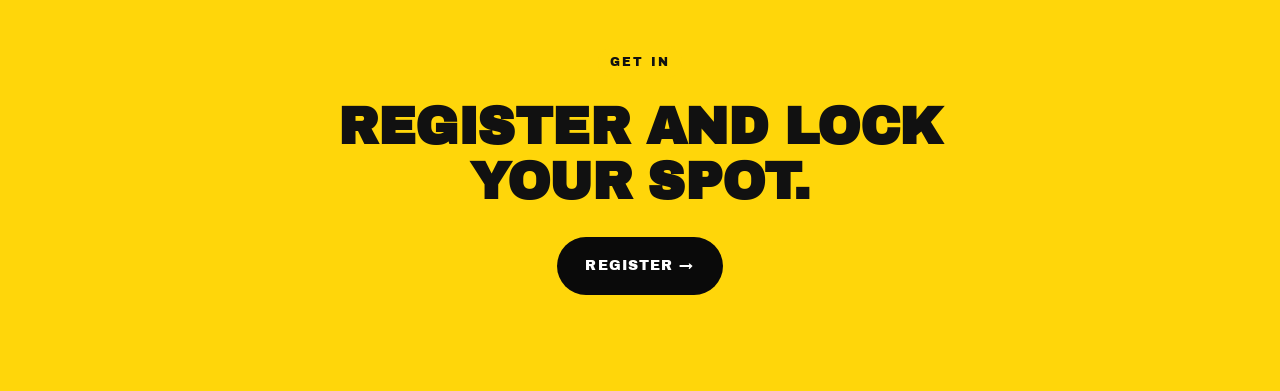
==== commit 059b6787: "Point RSVP buttons at Sweatpals event popup; relabel to 'Register' - All RSVP triggers now use the S" ====
--- a/index.html
+++ b/index.html
@@ -38,8 +38,8 @@
     <a href="#gallery">Gallery</a>
   </nav>
   <span class="rsvp-trigger rsvp-trigger--sm">
-    <a class="btn btn--small btn--yellow" href="#register" tabindex="-1" aria-hidden="true">Pre-register</a>
-    <iframe class="rsvp-trigger__frame" title="Pre-register" src="https://sweatpals.com/embed/super-bowl-sf-fit-fest-31a/buy-ticket?priceTierId=e78b1876-6b2e-4723-be33-e5b485d07d21&size=md&colorHex=FFD60A&fontFamily=Inter&buttonText=Pre-register&loader=false"></iframe>
+    <a class="btn btn--small btn--yellow" href="#register" tabindex="-1" aria-hidden="true">Register</a>
+    <iframe class="rsvp-trigger__frame" title="Register" src="https://sweatpals.com/embed/super-bowl-sf-fit-fest-31a?size=lg&buttonText=RSVP&fullWidth=true&fontFamily=Poppins&loader=false"></iframe>
   </span>
 </header>
 
@@ -58,8 +58,8 @@
     </h1>
     <div class="hero__ctas">
       <span class="rsvp-trigger rsvp-trigger--lg">
-        <a class="btn btn--yellow btn--lg" href="#register" tabindex="-1" aria-hidden="true">Pre-register →</a>
-        <iframe class="rsvp-trigger__frame" title="Pre-register" src="https://sweatpals.com/embed/super-bowl-sf-fit-fest-31a/buy-ticket?priceTierId=e78b1876-6b2e-4723-be33-e5b485d07d21&size=lg&colorHex=FFD60A&fontFamily=Inter&buttonText=Pre-register&loader=false"></iframe>
+        <a class="btn btn--yellow btn--lg" href="#register" tabindex="-1" aria-hidden="true">Register →</a>
+        <iframe class="rsvp-trigger__frame" title="Register" src="https://sweatpals.com/embed/super-bowl-sf-fit-fest-31a?size=lg&buttonText=RSVP&fullWidth=true&fontFamily=Poppins&loader=false"></iframe>
       </span>
       <a class="btn btn--ghost btn--lg" href="#programming">See what's happening</a>
     </div>
@@ -511,19 +511,15 @@
 <section class="band band--yellow" id="register">
   <div class="container container--narrow text-center">
     <span class="kicker">Get in</span>
-    <h2 class="h2">Pre-register and lock your spot.</h2>
+    <h2 class="h2">Register and lock your spot.</h2>
     <div class="cta-row">
       <span class="rsvp-trigger rsvp-trigger--lg">
-        <a class="btn btn--black btn--lg" href="#" tabindex="-1" aria-hidden="true">Pre-register →</a>
-        <iframe class="rsvp-trigger__frame" title="Pre-register" src="https://sweatpals.com/embed/super-bowl-sf-fit-fest-31a/buy-ticket?priceTierId=e78b1876-6b2e-4723-be33-e5b485d07d21&size=lg&colorHex=000000&fontFamily=Inter&buttonText=Pre-register&loader=false"></iframe>
+        <a class="btn btn--black btn--lg" href="#" tabindex="-1" aria-hidden="true">Register →</a>
+        <iframe class="rsvp-trigger__frame" title="Register" src="https://sweatpals.com/embed/super-bowl-sf-fit-fest-31a?size=lg&buttonText=RSVP&fullWidth=true&fontFamily=Poppins&loader=false"></iframe>
       </span>
     </div>
   </div>
 </section>
-
-<!-- Sweatpals checkout script: drives the popup that opens when the
-     embedded Pre-register iframe buttons are clicked -->
-<script src="https://sweatpals.com/static/embed/event/checkout/script.js?enableAutoEmbed=false&eventAlias=super-bowl-sf-fit-fest-31a&colorHex=ffffff&fontFamily=Poppins&priceTierId=e78b1876-6b2e-4723-be33-e5b485d07d21"></script>
 
 <script src="script.js"></script>
 </body>
--- a/styles.css
+++ b/styles.css
@@ -593,6 +593,24 @@
 @media (min-width: 1080px) {
   .prog-grid { grid-template-columns: repeat(3, 1fr); }
 }
+/* Mobile: swipeable horizontal carousel instead of a long vertical stack */
+@media (max-width: 699px) {
+  .prog-grid {
+    display: flex;
+    overflow-x: auto;
+    scroll-snap-type: x mandatory;
+    gap: 14px;
+    padding-bottom: 14px;
+    -webkit-overflow-scrolling: touch;
+    scrollbar-width: none;
+  }
+  .prog-grid::-webkit-scrollbar { display: none; }
+  .prog-grid > .card {
+    flex: 0 0 86%;
+    scroll-snap-align: start;
+    align-self: flex-start;
+  }
+}
 
 /* ============ PARTNERS ============ */
 .partners-subhead {
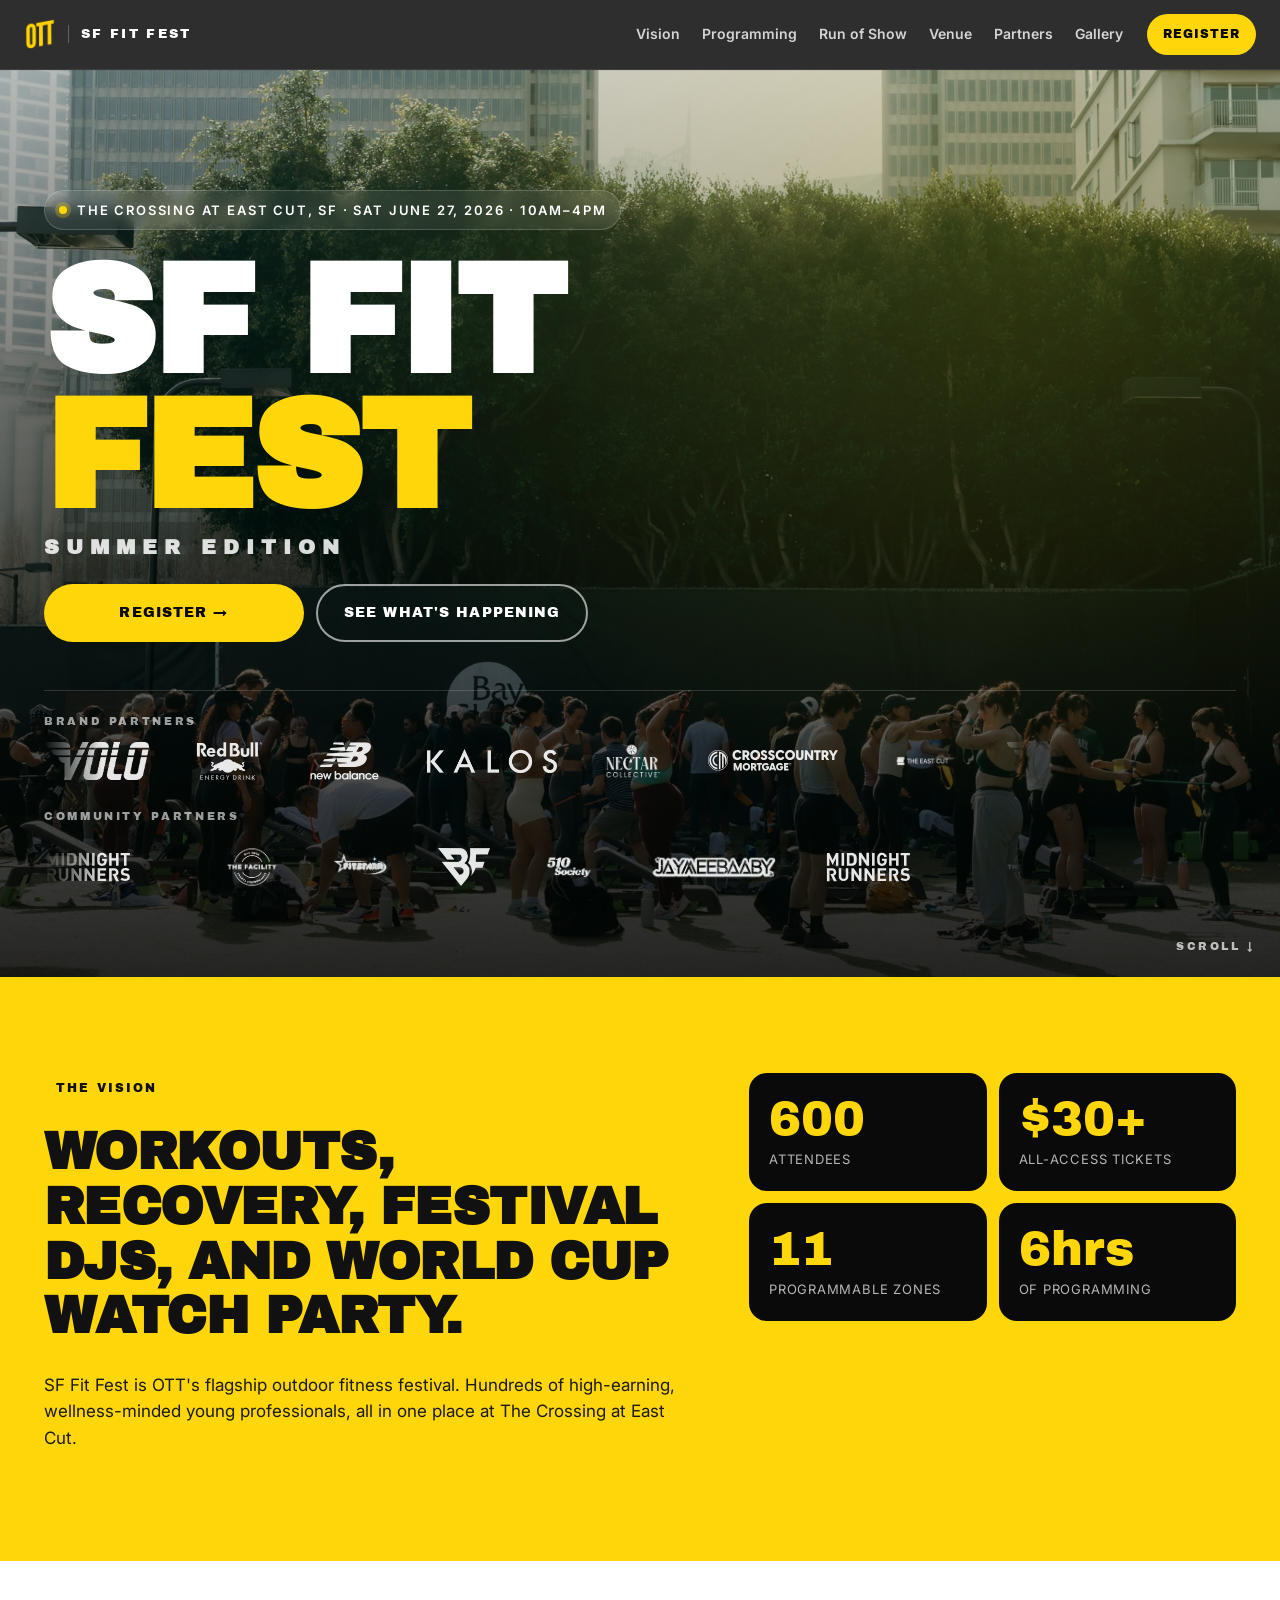
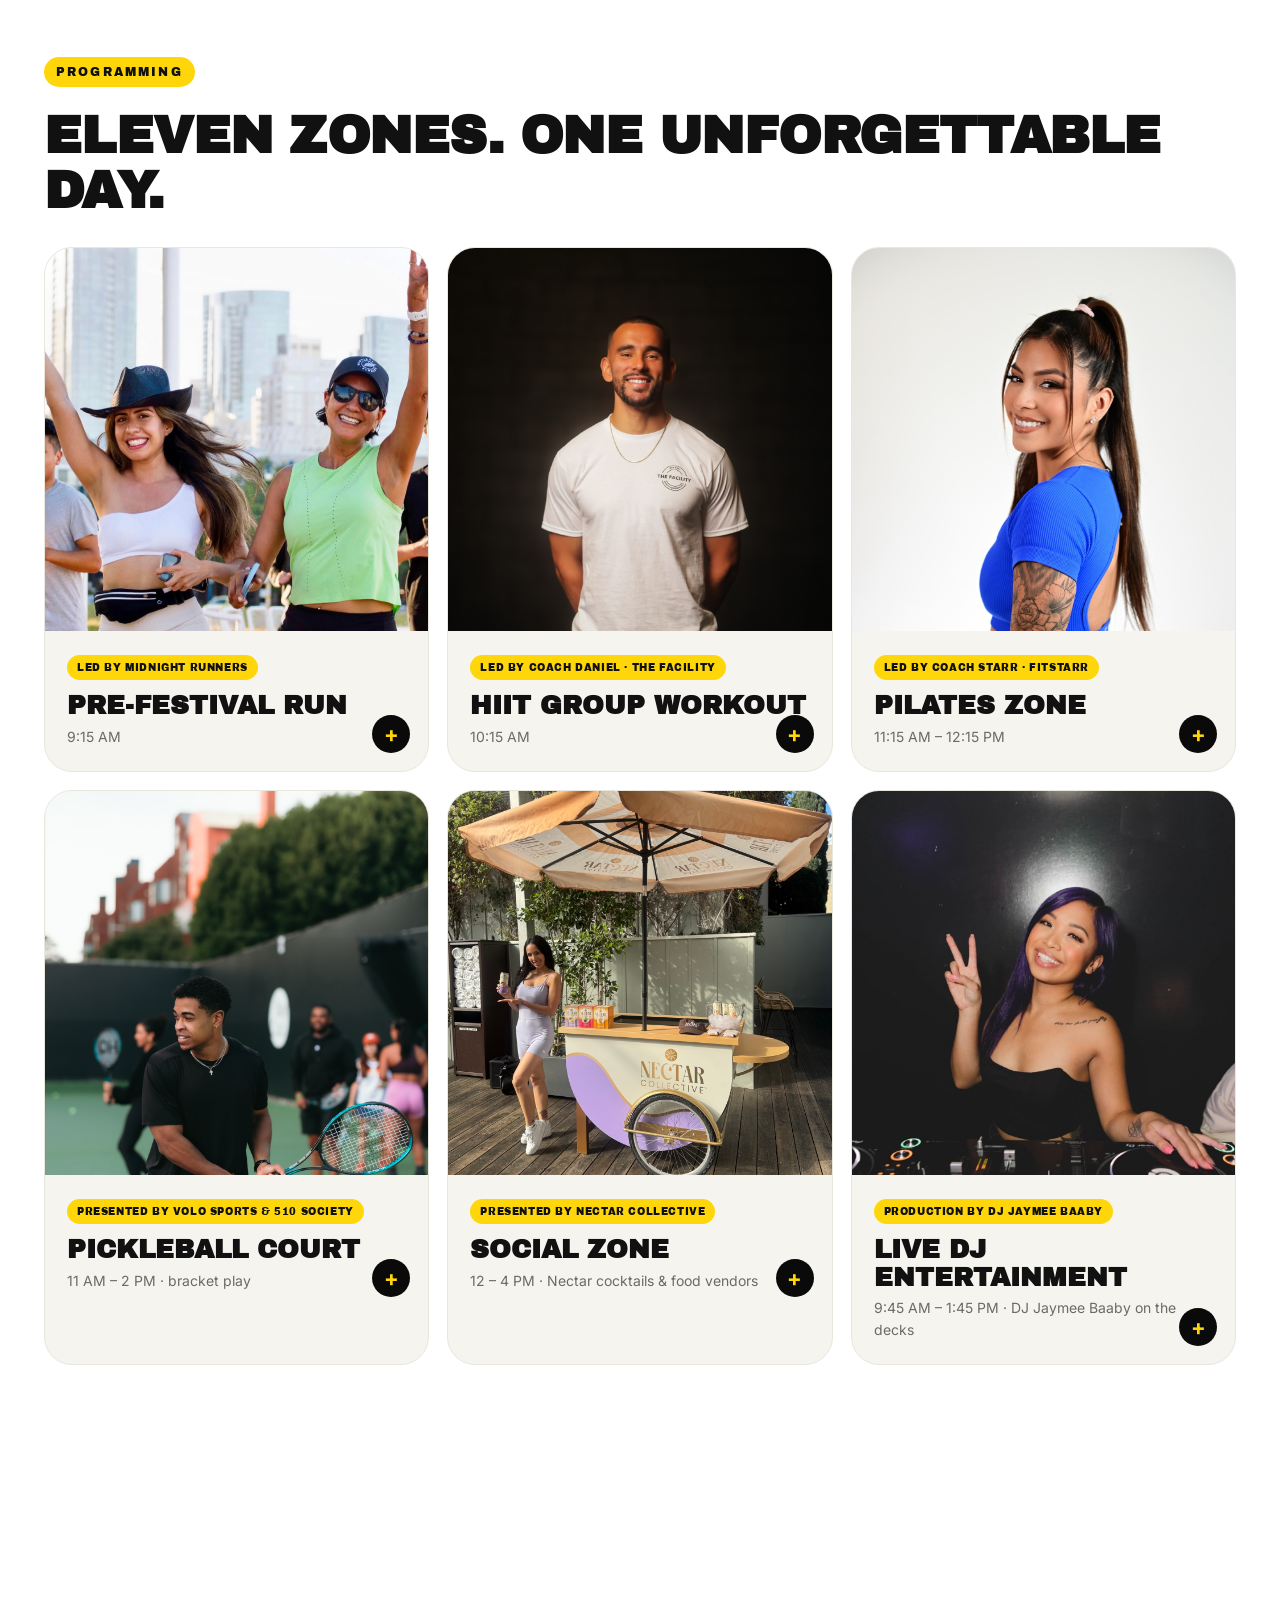
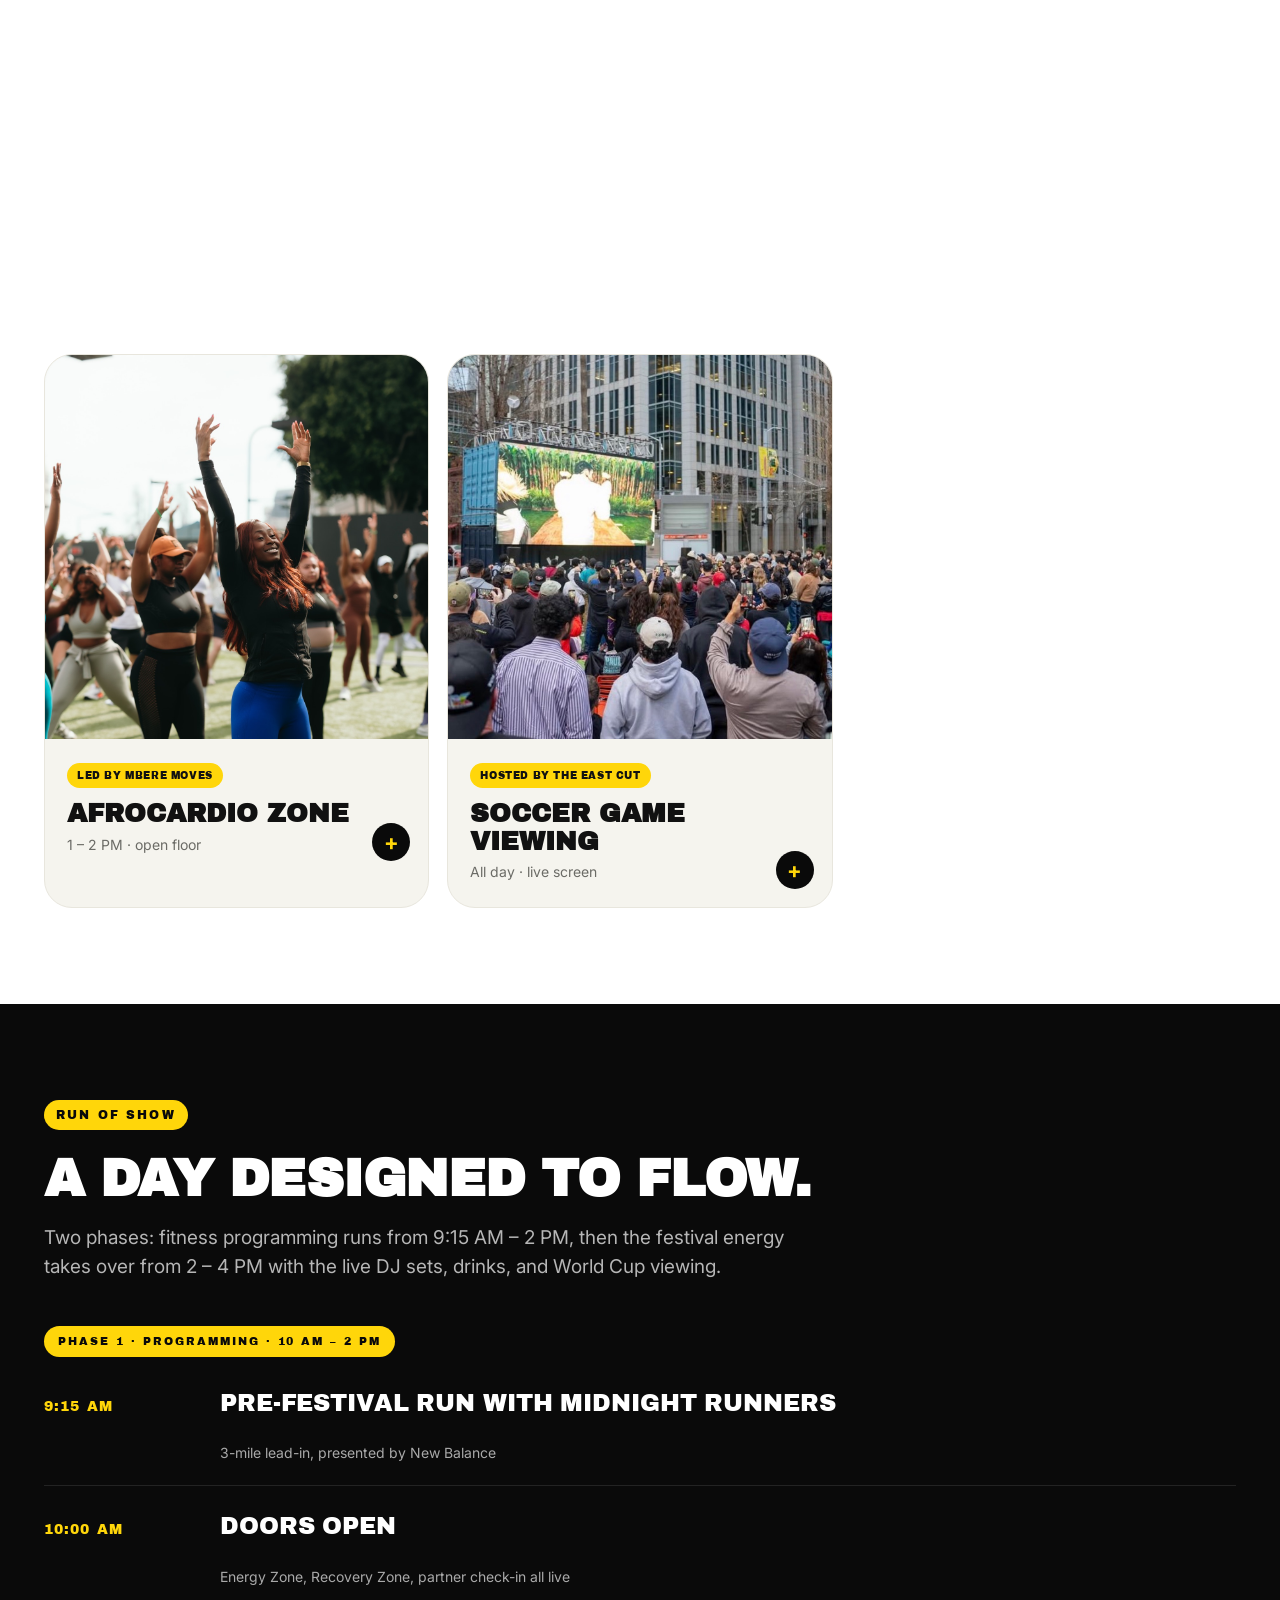
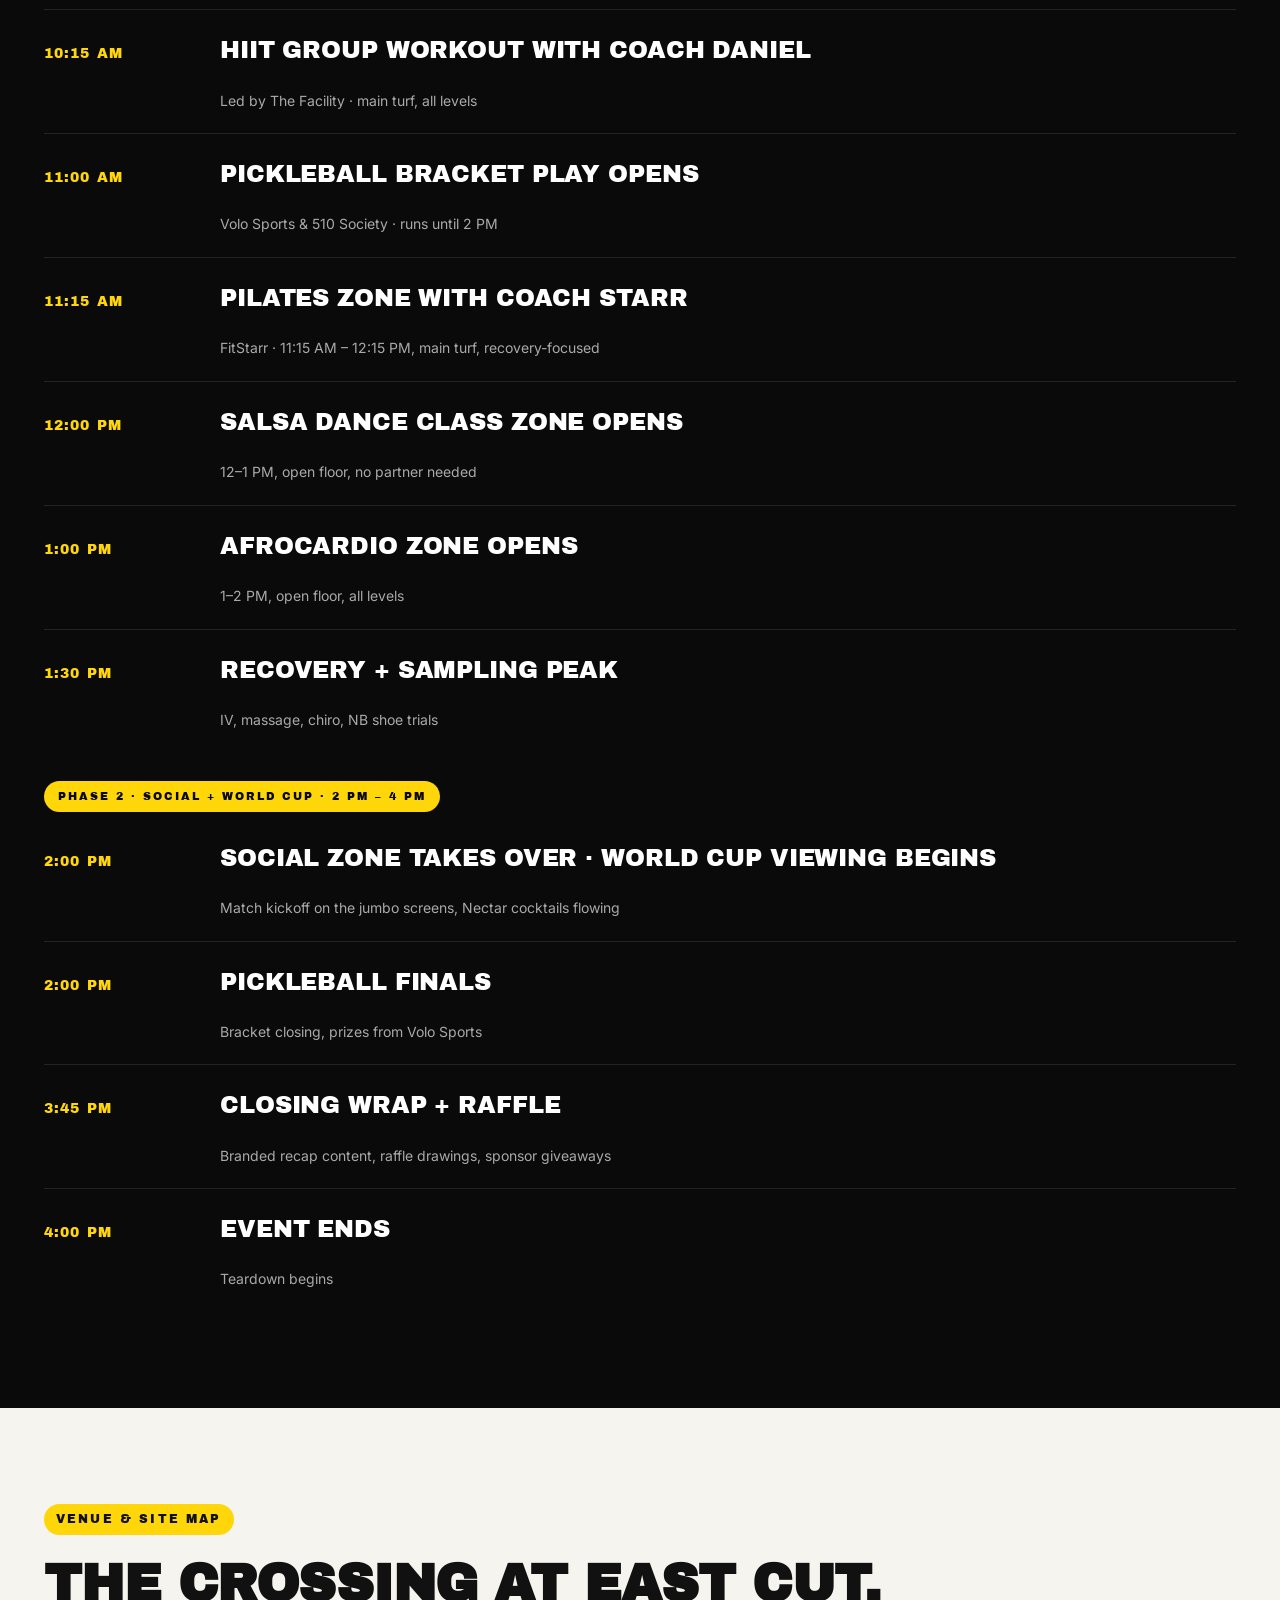
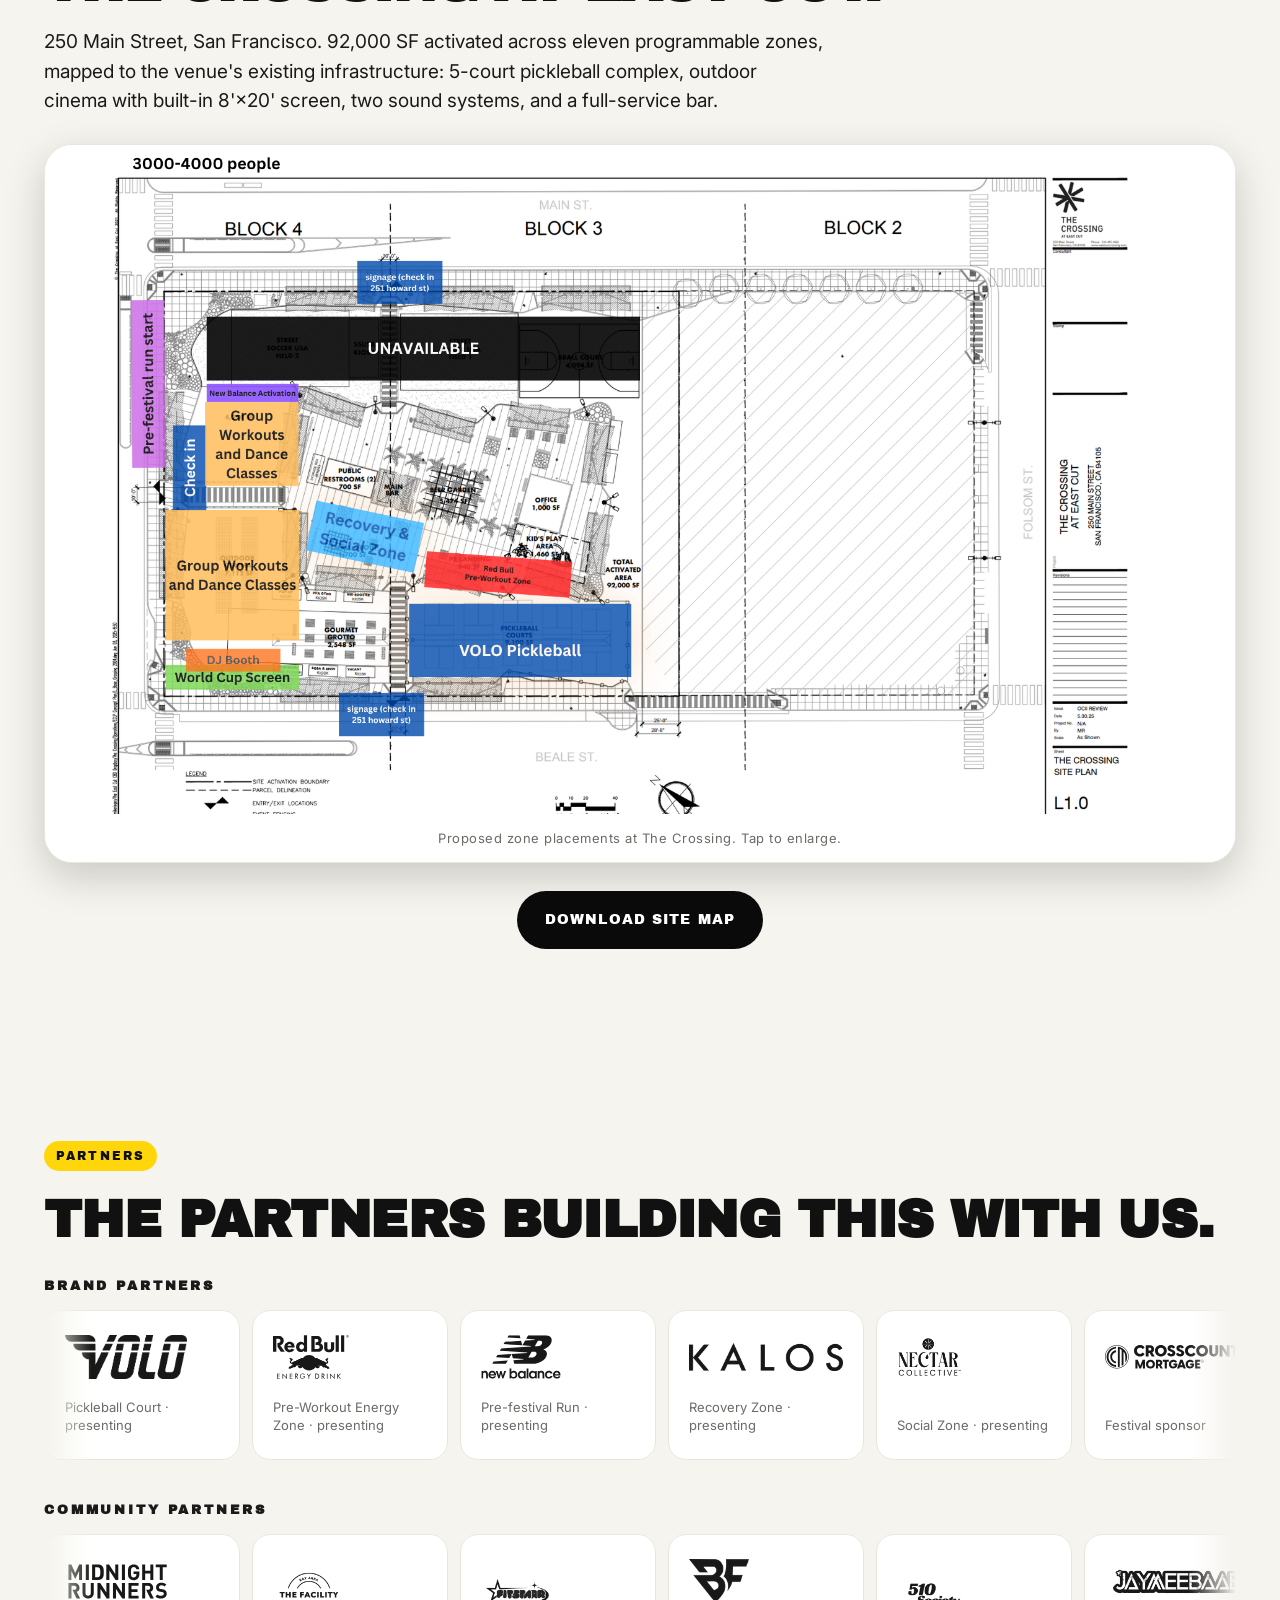
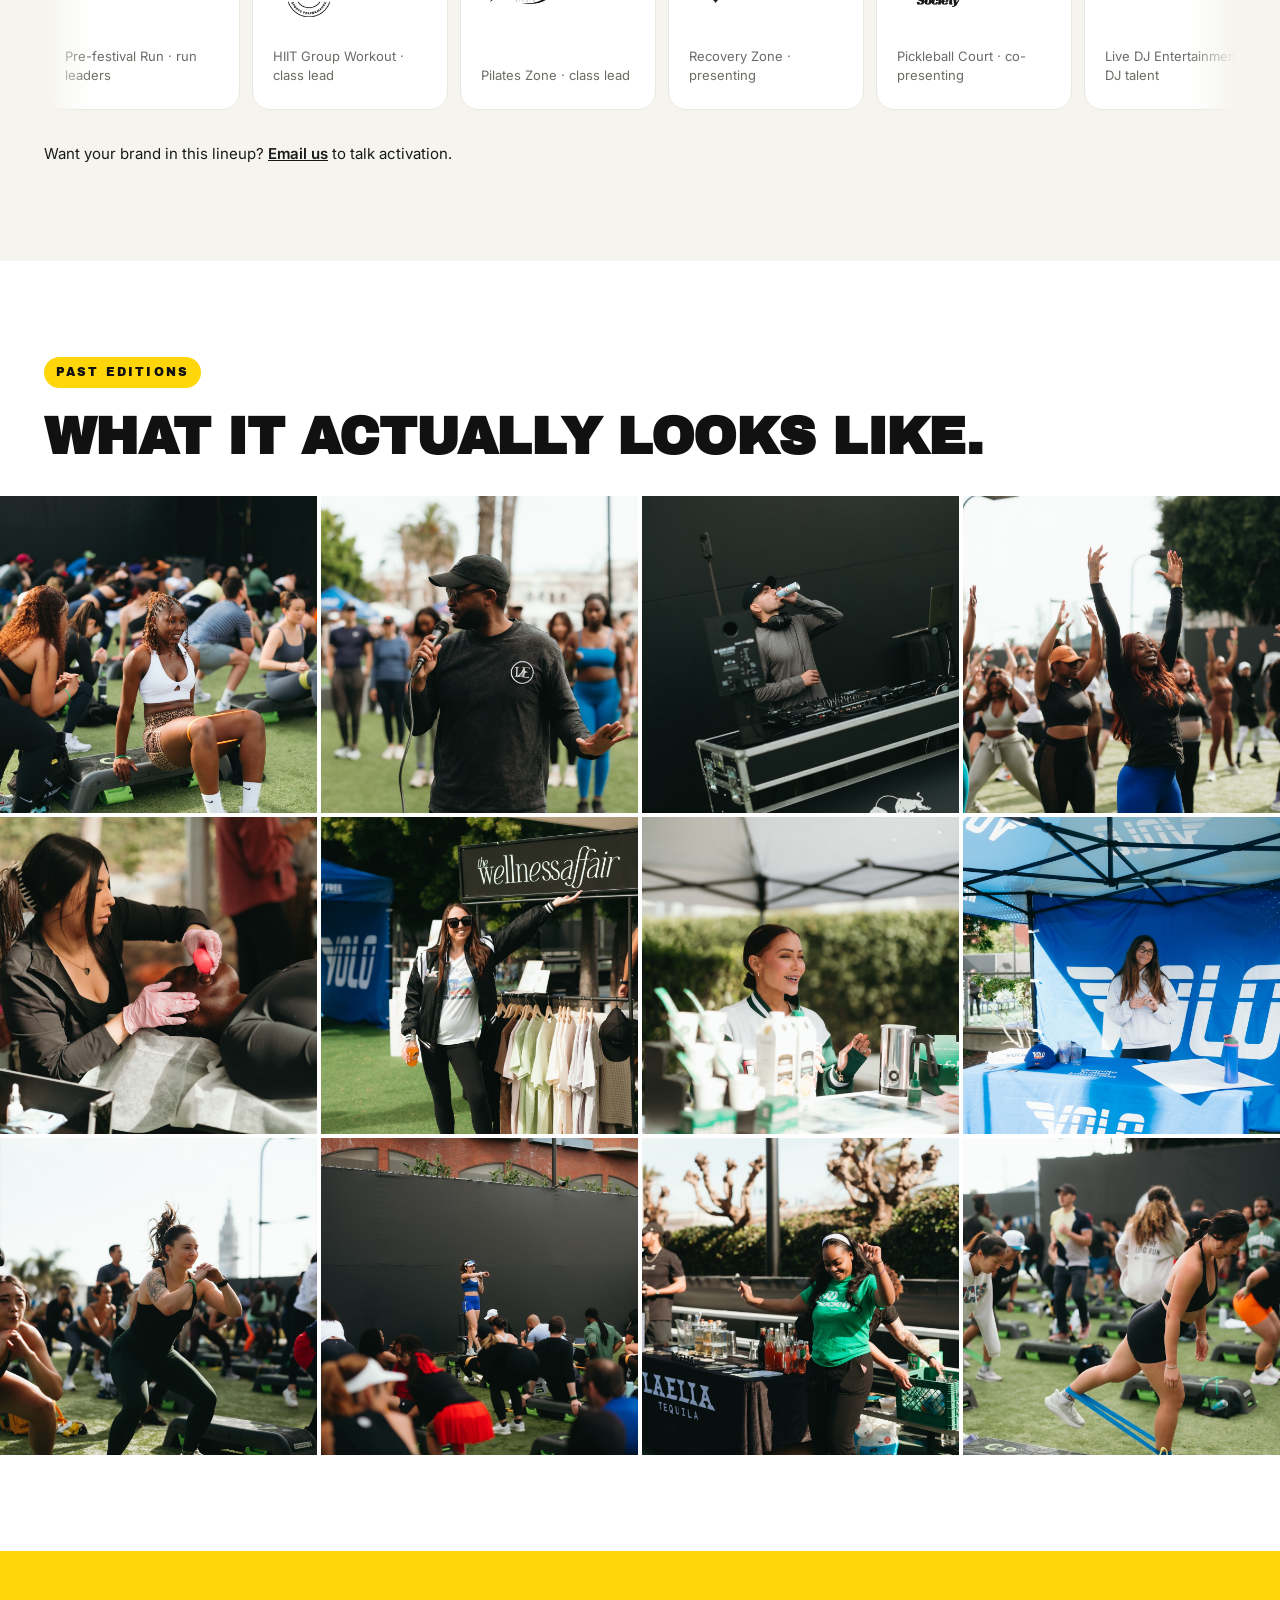
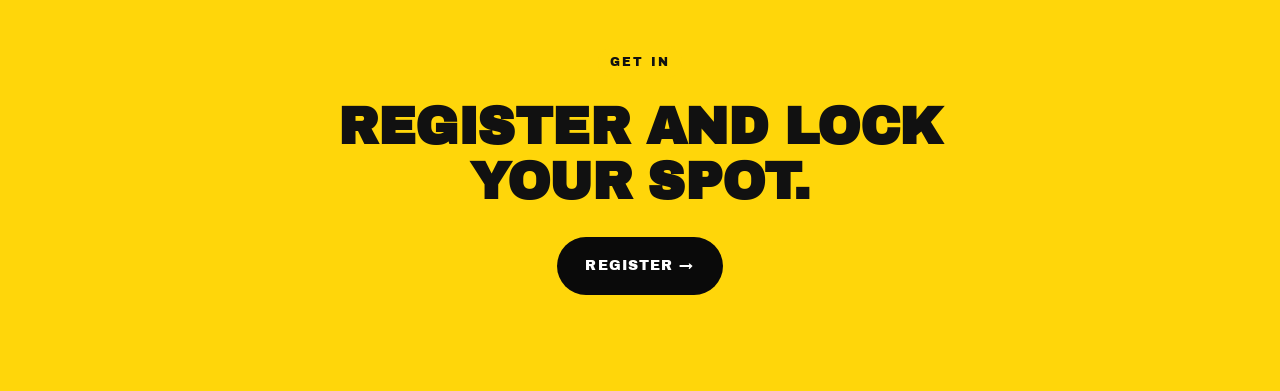
==== commit 20657680: "Rename World Cup Watch Party program card to Soccer Game Viewing Co-Authored-By: Claude Opus 4.7 (1M" ====
--- a/index.html
+++ b/index.html
@@ -20,6 +20,24 @@
 
 <!-- Amplitude Browser SDK 2 (autocapture: page views, sessions, clicks, forms, downloads, attribution) -->
 <script src="https://cdn.amplitude.com/script/75eb4d431c25d8f1b1d9c382d3526f08.js"></script>
+
+<!-- Meta Pixel Code -->
+<script>
+!function(f,b,e,v,n,t,s)
+{if(f.fbq)return;n=f.fbq=function(){n.callMethod?
+n.callMethod.apply(n,arguments):n.queue.push(arguments)};
+if(!f._fbq)f._fbq=n;n.push=n;n.loaded=!0;n.version='2.0';
+n.queue=[];t=b.createElement(e);t.async=!0;
+t.src=v;s=b.getElementsByTagName(e)[0];
+s.parentNode.insertBefore(t,s)}(window, document,'script',
+'https://connect.facebook.net/en_US/fbevents.js');
+fbq('init', '1495548463835448');
+fbq('track', 'PageView');
+</script>
+<noscript><img height="1" width="1" style="display:none"
+src="https://www.facebook.com/tr?id=1495548463835448&ev=PageView&noscript=1"
+/></noscript>
+<!-- End Meta Pixel Code -->
 </head>
 <body>
 
@@ -281,10 +299,10 @@
         <img class="card__img" src="images/world_cup.jpg" alt="Outdoor crowd watching match on big screen" />
         <div class="card__body">
           <div class="card__partner">Hosted by The East Cut</div>
-          <h3 class="card__title">World Cup Watch Party</h3>
+          <h3 class="card__title">Soccer Game Viewing</h3>
           <p class="card__sub">All day · live screen</p>
           <div class="card__expand">
-            <p>Live World Cup matches on-screen all day. Cheer your team between blocks with food, drinks, and the festival crew.</p>
+            <p>Live soccer matches on-screen all day. Cheer your team between blocks with food, drinks, and the festival crew.</p>
           </div>
           <button class="card__toggle" aria-label="Expand">+</button>
         </div>
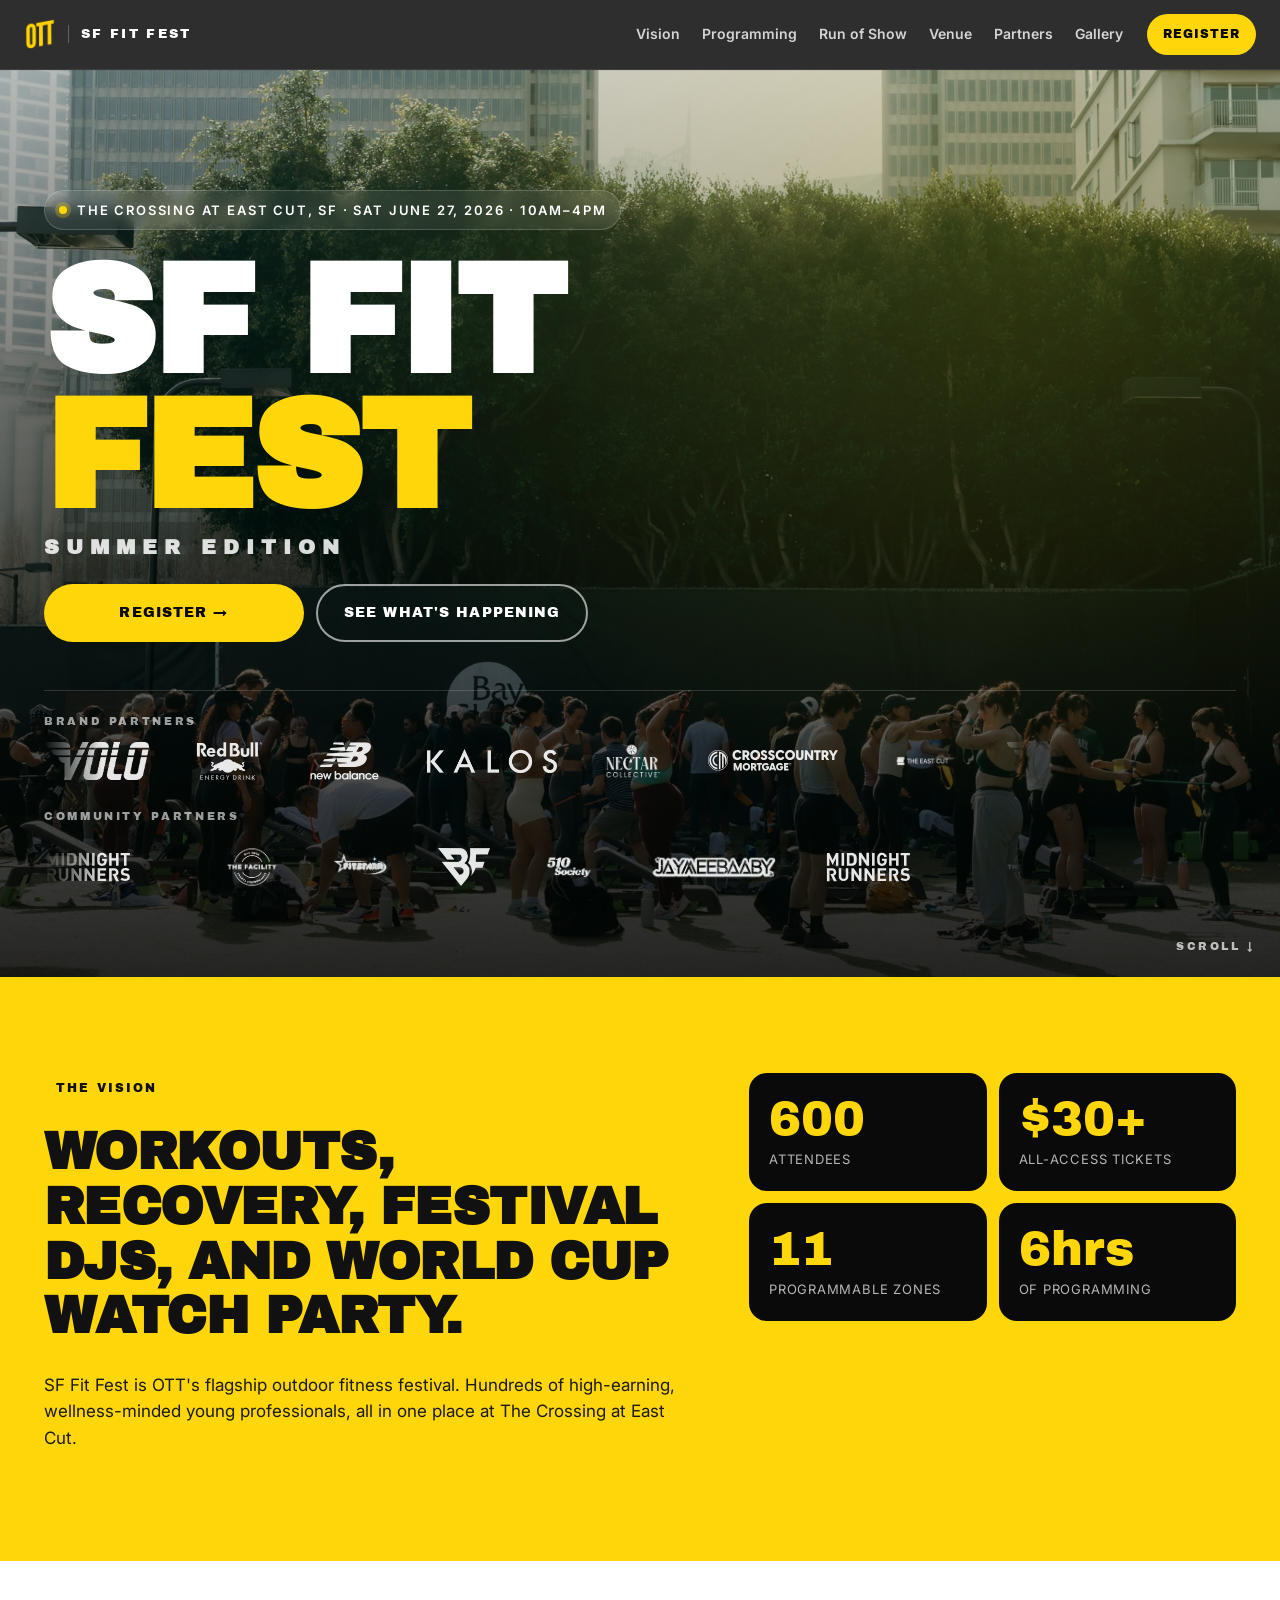
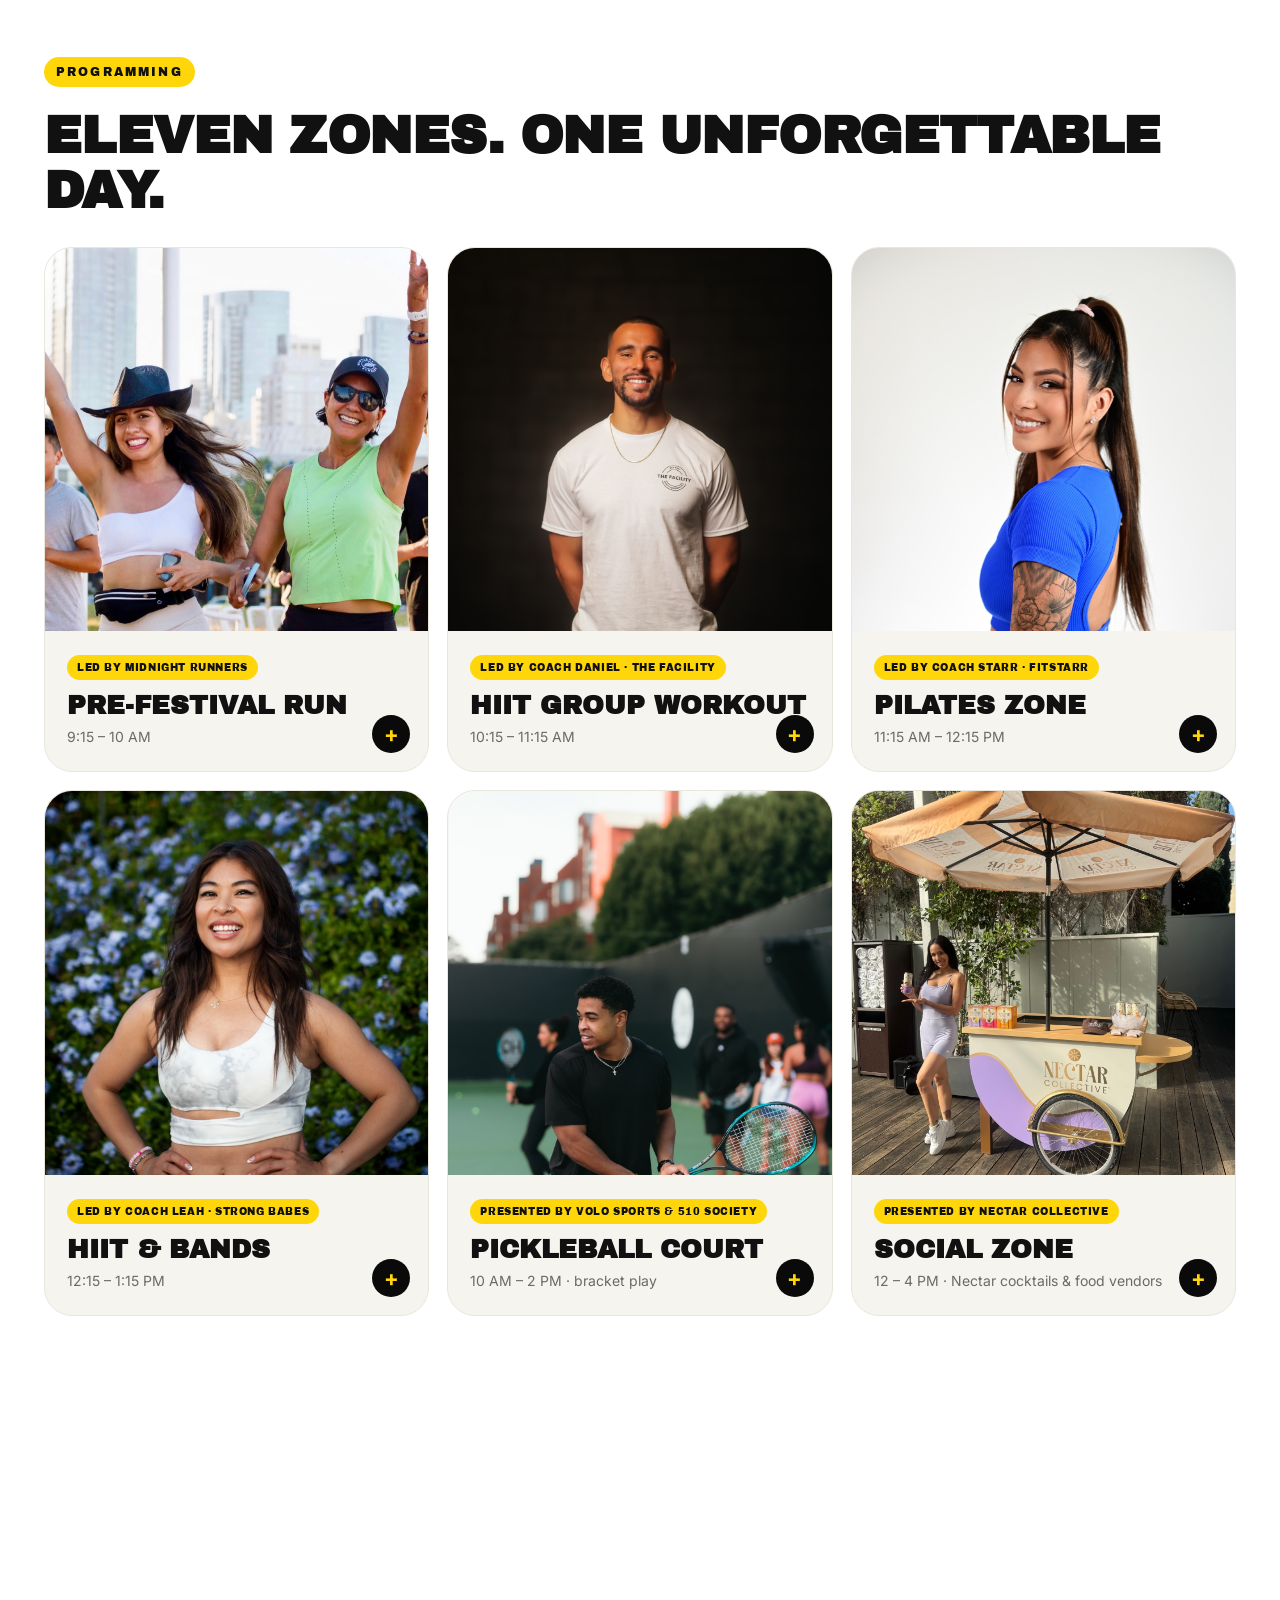
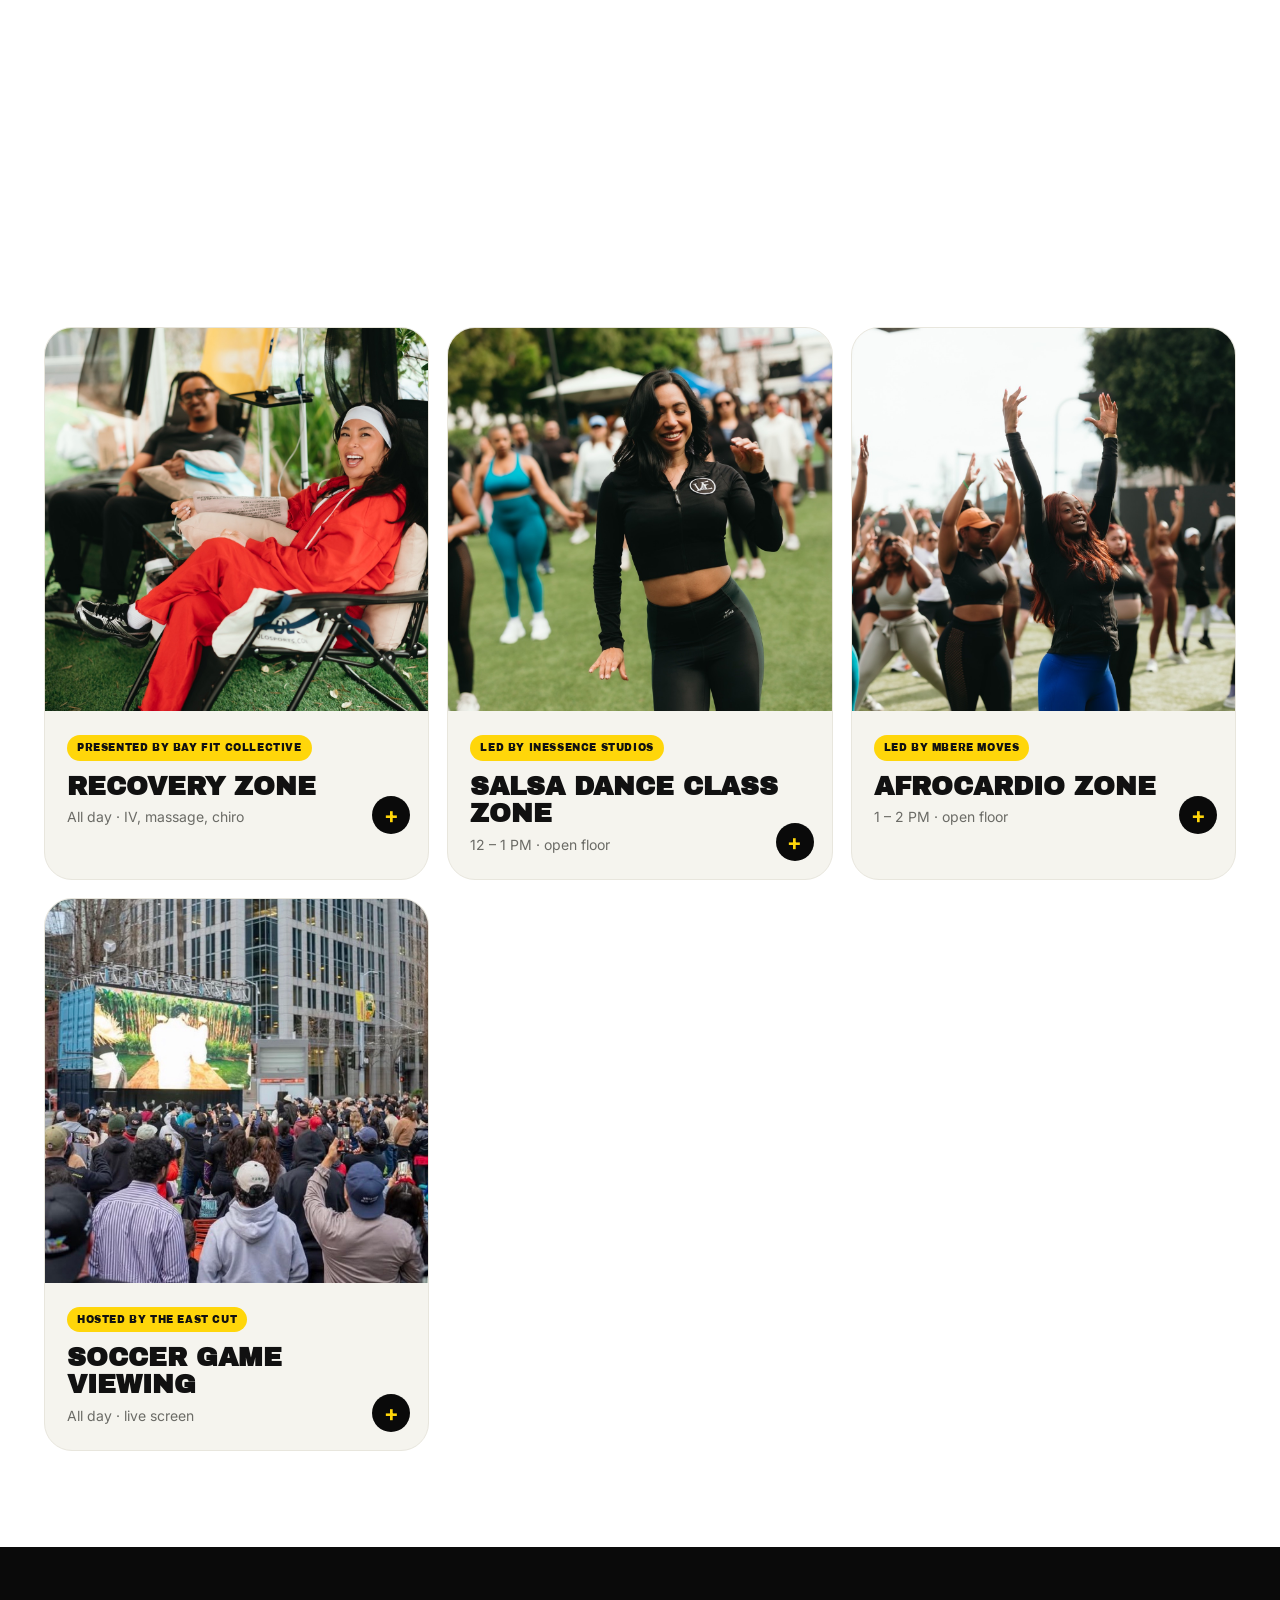
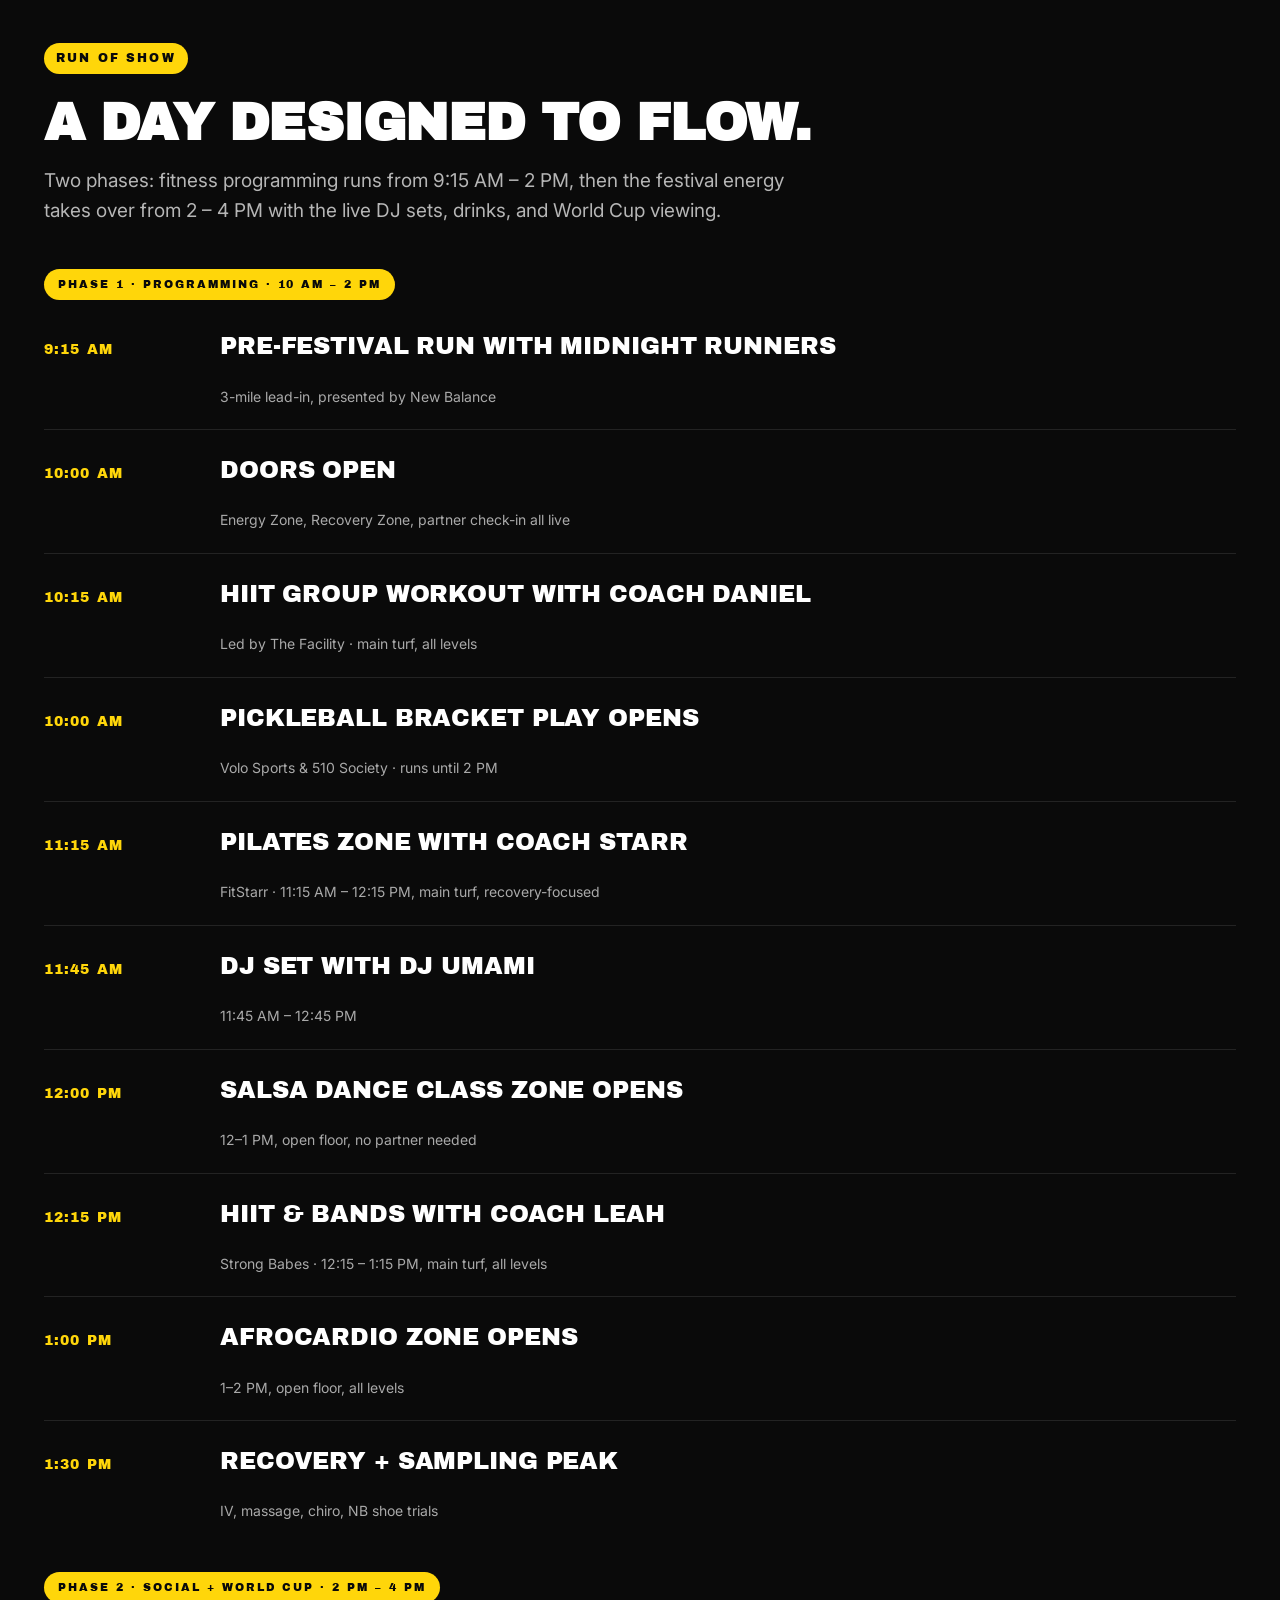
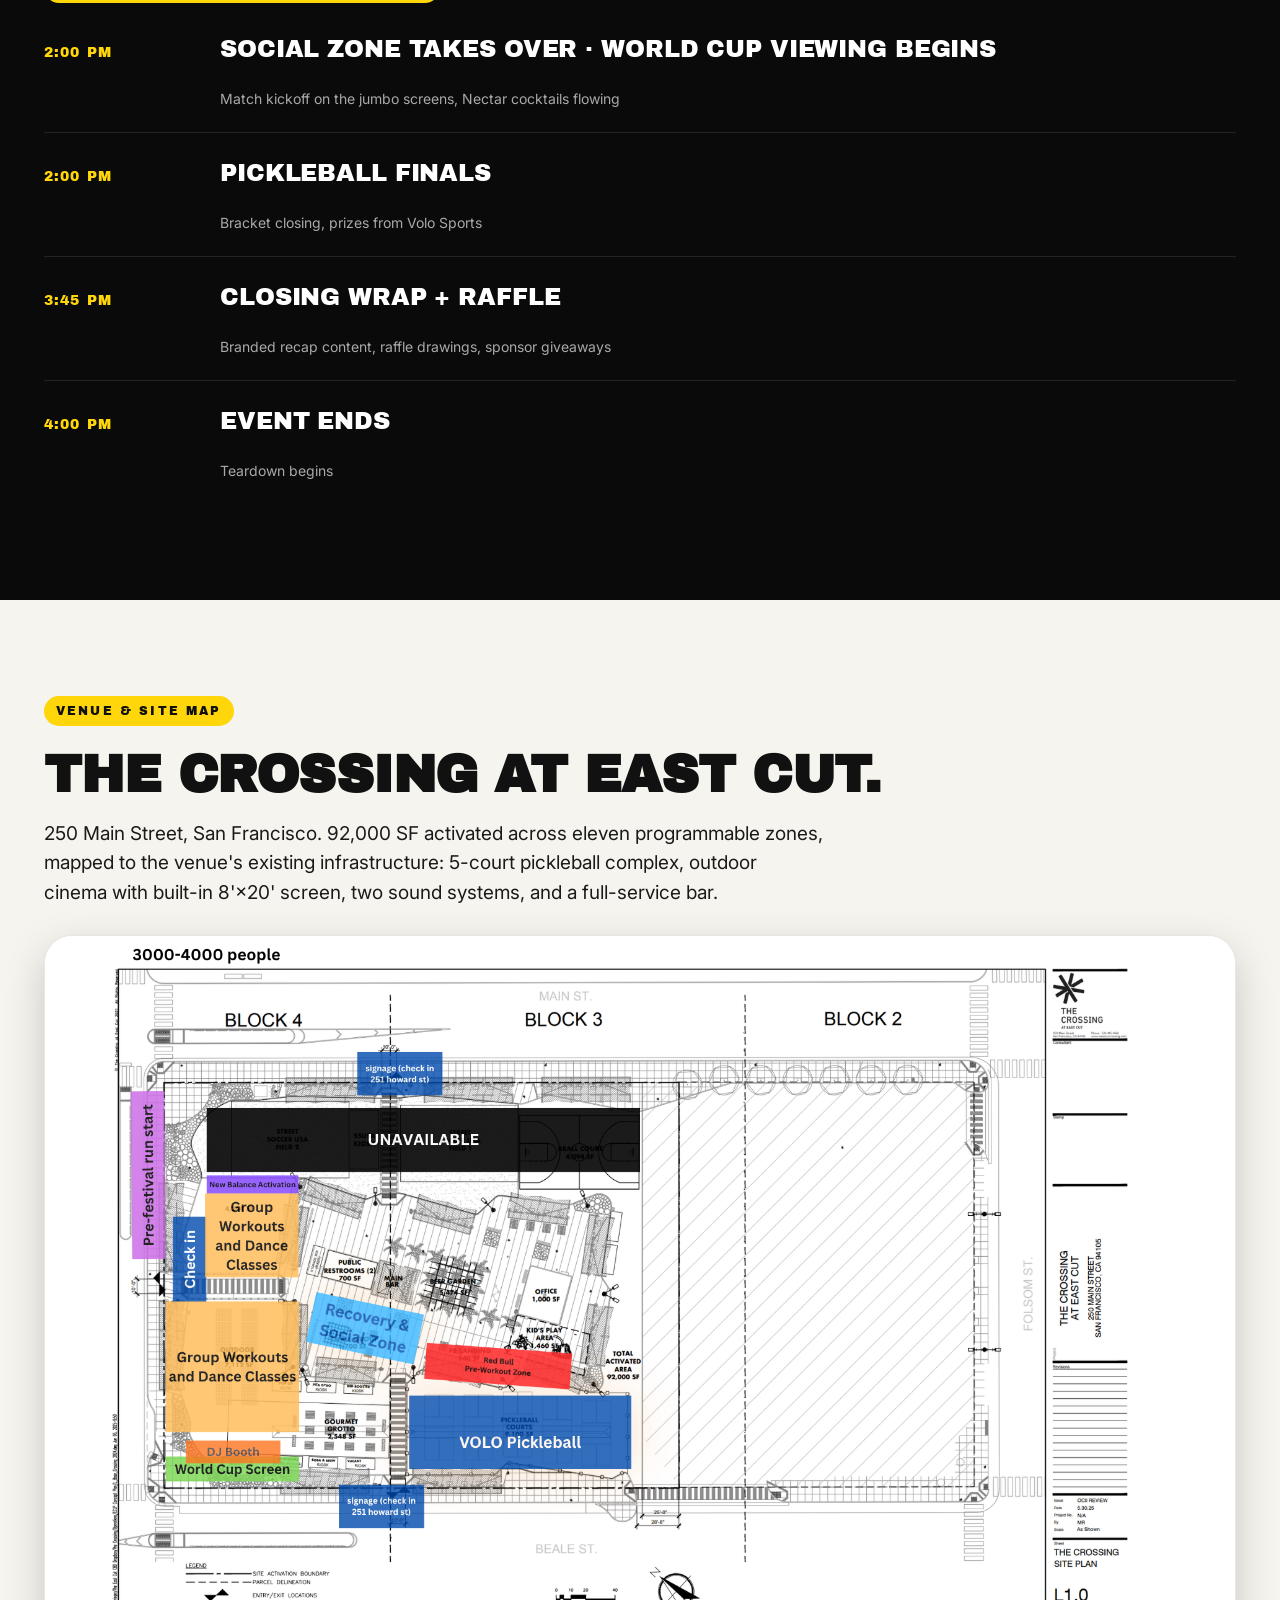
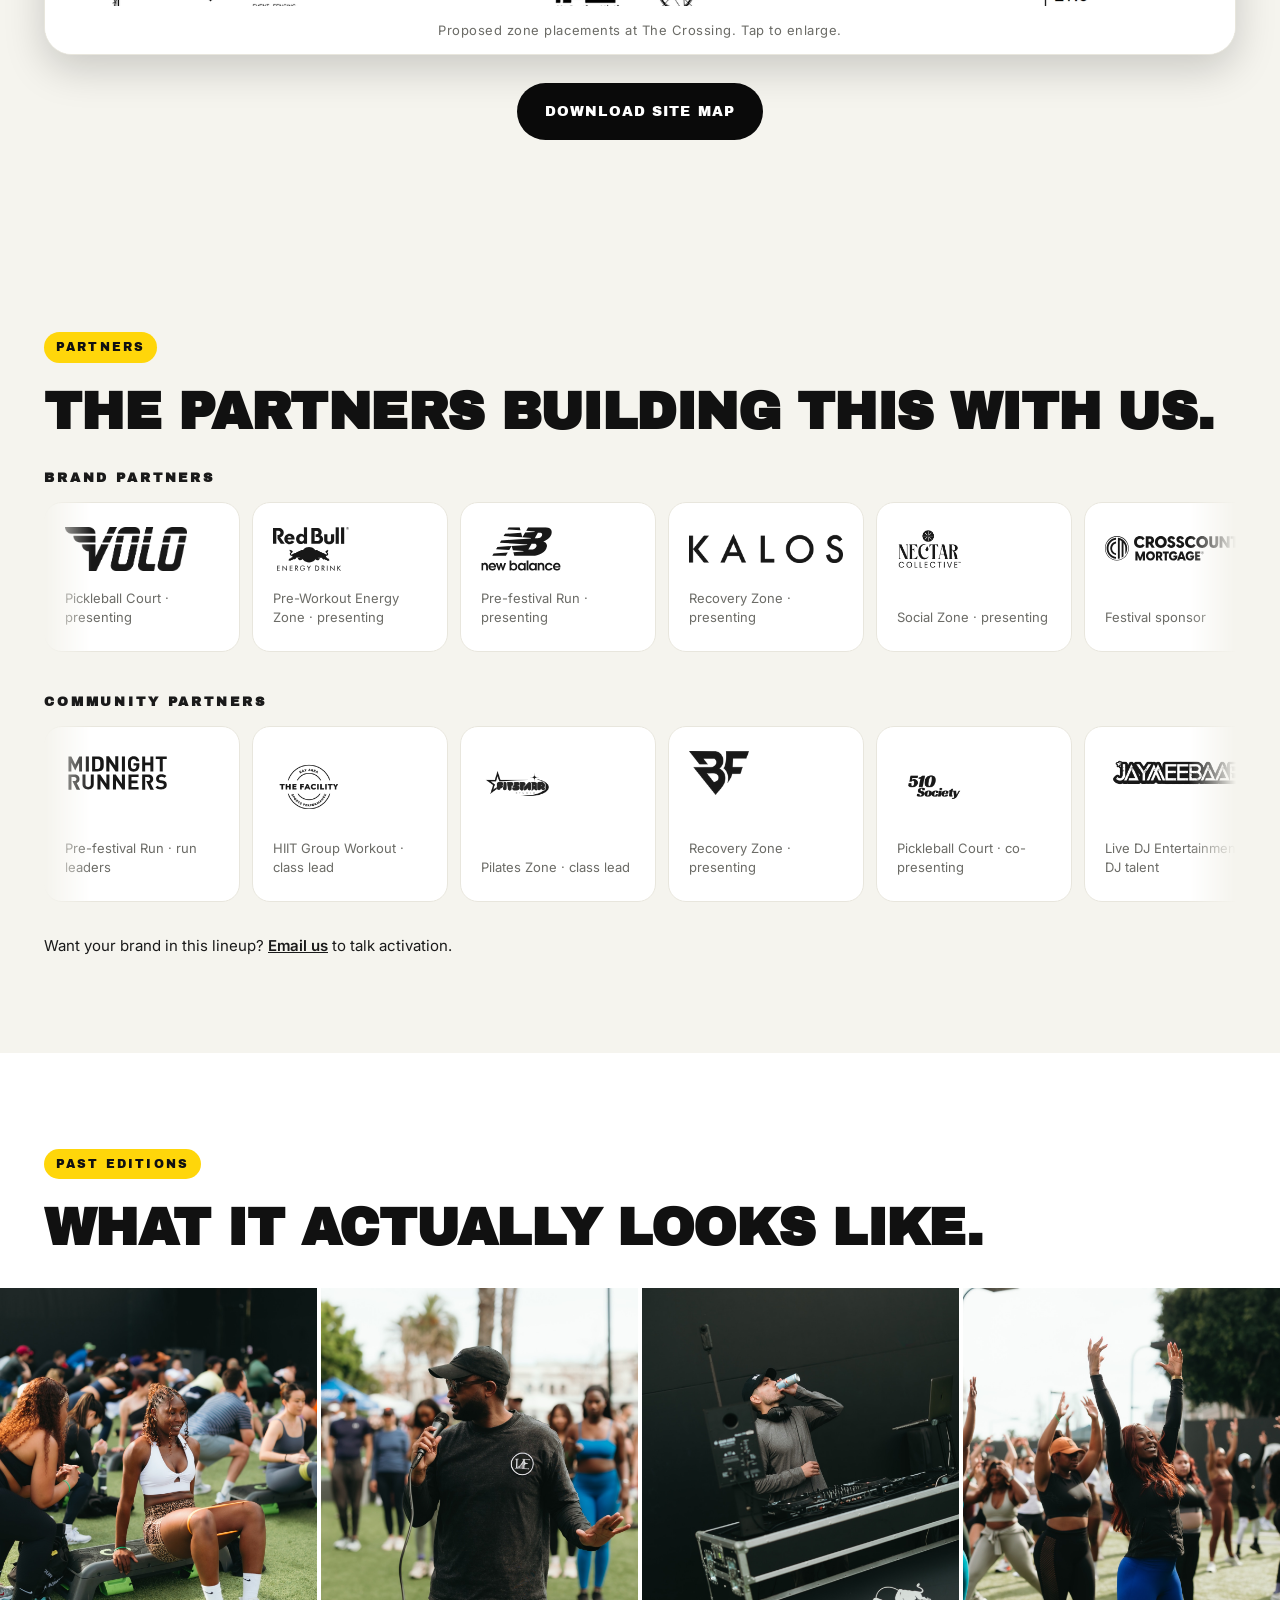
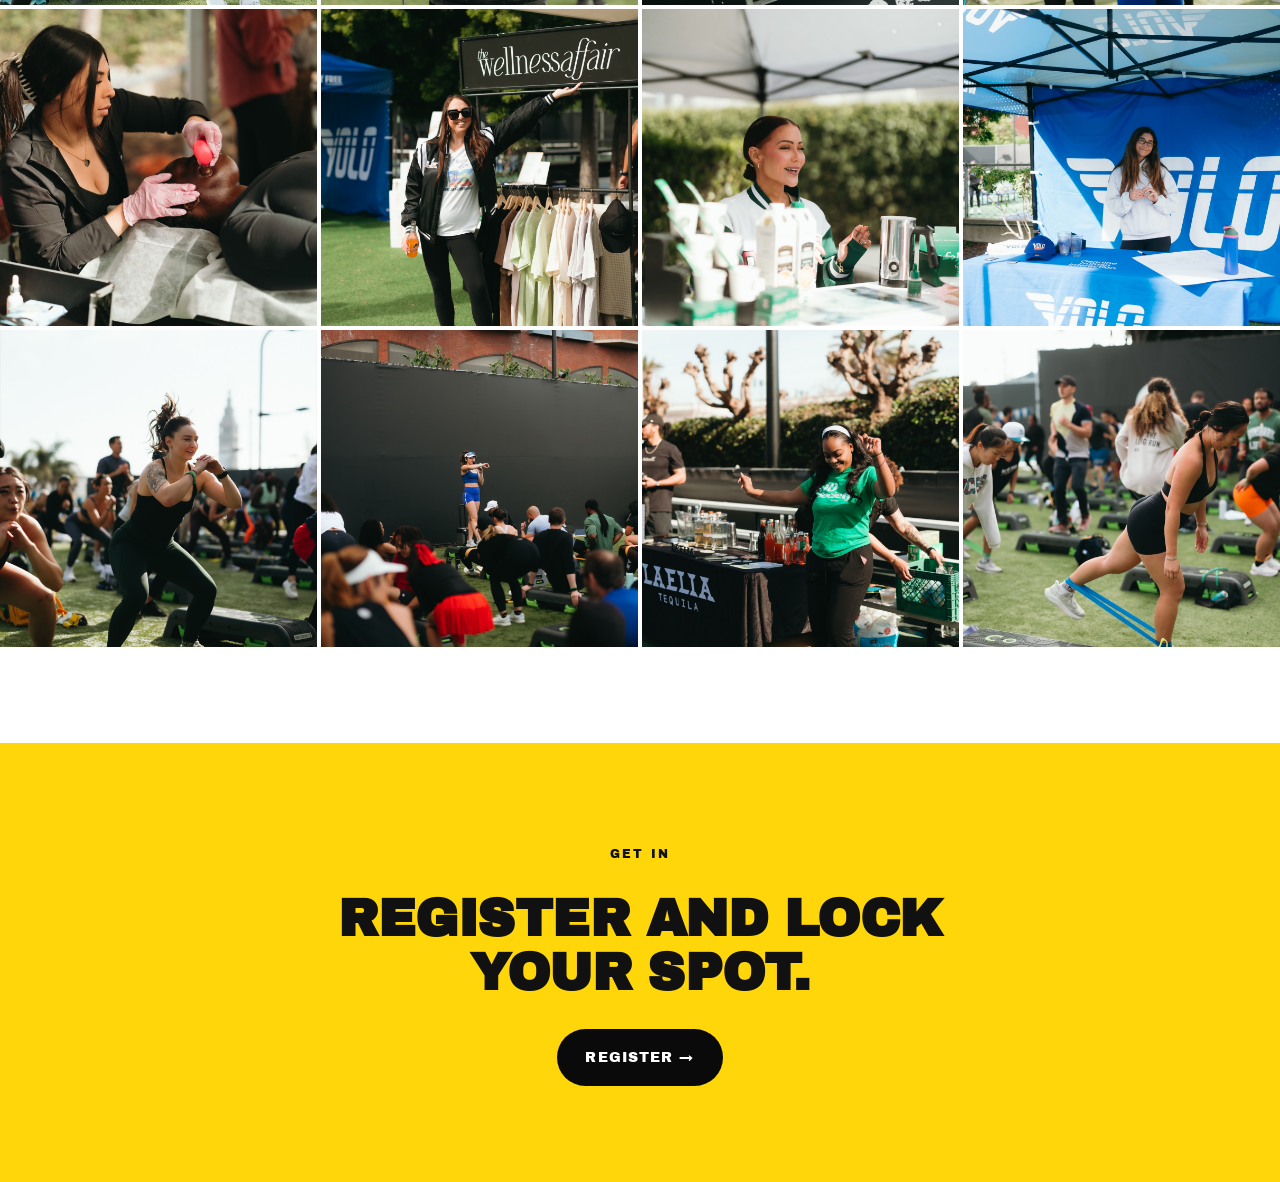
==== commit 0642bcce: "Add HIIT & Bands (Coach Leah) and DJ Umami; update class times Programming additions: - HIIT & Bands" ====
--- a/index.html
+++ b/index.html
@@ -170,7 +170,7 @@
         <div class="card__body">
           <div class="card__partner">Led by Midnight Runners</div>
           <h3 class="card__title">Pre-festival Run</h3>
-          <p class="card__sub">9:15 AM</p>
+          <p class="card__sub">9:15 &ndash; 10 AM</p>
           <div class="card__expand">
             <p>A 3-mile lead-in run with the Bay's loudest crew before doors open. New Balance silhouettes available to trial along the route.</p>
           </div>
@@ -183,7 +183,7 @@
         <div class="card__body">
           <div class="card__partner">Led by Coach Daniel · The Facility</div>
           <h3 class="card__title">HIIT Group Workout</h3>
-          <p class="card__sub">10:15 AM</p>
+          <p class="card__sub">10:15 &ndash; 11:15 AM</p>
           <div class="card__expand">
             <p>Coach Daniel of The Facility opens the day with a high-intensity interval workout on the main turf, with modifications for every level. Up to 50 spots to start. The block flows into mat pilates at 11:15 in the same space.</p>
           </div>
@@ -205,11 +205,24 @@
       </article>
 
       <article class="card" data-card>
+        <img class="card__img" src="images/coach_leah.jpg" alt="Coach Leah of Strong Babes" />
+        <div class="card__body">
+          <div class="card__partner">Led by Coach Leah · Strong Babes</div>
+          <h3 class="card__title">HIIT &amp; Bands</h3>
+          <p class="card__sub">12:15 &ndash; 1:15 PM</p>
+          <div class="card__expand">
+            <p>Coach Leah of Strong Babes leads a high-intensity HIIT + resistance bands session — strength meets conditioning, with modifications for every level.</p>
+          </div>
+          <button class="card__toggle" aria-label="Expand">+</button>
+        </div>
+      </article>
+
+      <article class="card" data-card>
         <img class="card__img" src="images/tennis_pickleball.jpg" alt="Pickleball court" />
         <div class="card__body">
           <div class="card__partner">presented by Volo Sports & 510 Society</div>
           <h3 class="card__title">Pickleball Court</h3>
-          <p class="card__sub">11 AM &ndash; 2 PM · bracket play</p>
+          <p class="card__sub">10 AM &ndash; 2 PM · bracket play</p>
           <div class="card__expand">
             <p>Three hours of bracket-play tournament hosted by Volo Sports and 510 Society. Register through Volo's site to claim your spot — solo or with a partner. Merch and league credits up for grabs.</p>
           </div>
@@ -238,6 +251,19 @@
           <p class="card__sub">9:45 AM &ndash; 1:45 PM · DJ Jaymee Baaby on the decks</p>
           <div class="card__expand">
             <p>The festival's sonic backbone. DJ Jaymee Baaby spins from 9:45 AM to 1:45 PM, scoring the workout blocks from the morning warm-up through the midday peak.</p>
+          </div>
+          <button class="card__toggle" aria-label="Expand">+</button>
+        </div>
+      </article>
+
+      <article class="card" data-card>
+        <img class="card__img" src="images/dj_set.jpg" alt="DJ Umami at the decks" />
+        <div class="card__body">
+          <div class="card__partner">production by DJ Umami</div>
+          <h3 class="card__title">DJ Set with DJ Umami</h3>
+          <p class="card__sub">11:45 AM &ndash; 12:45 PM</p>
+          <div class="card__expand">
+            <p>DJ Umami takes the decks for the mid-day stretch — a high-energy hour scoring lunch and the transition into the afternoon block.</p>
           </div>
           <button class="card__toggle" aria-label="Expand">+</button>
         </div>
@@ -326,9 +352,11 @@
       <li><span class="schedule__time">9:15 AM</span><span class="schedule__title">Pre-festival run with Midnight Runners</span><span class="schedule__sub">3-mile lead-in, presented by New Balance</span></li>
       <li><span class="schedule__time">10:00 AM</span><span class="schedule__title">Doors open</span><span class="schedule__sub">Energy Zone, Recovery Zone, partner check-in all live</span></li>
       <li><span class="schedule__time">10:15 AM</span><span class="schedule__title">HIIT group workout with Coach Daniel</span><span class="schedule__sub">Led by The Facility · main turf, all levels</span></li>
-      <li><span class="schedule__time">11:00 AM</span><span class="schedule__title">Pickleball bracket play opens</span><span class="schedule__sub">Volo Sports & 510 Society · runs until 2 PM</span></li>
+      <li><span class="schedule__time">10:00 AM</span><span class="schedule__title">Pickleball bracket play opens</span><span class="schedule__sub">Volo Sports & 510 Society · runs until 2 PM</span></li>
       <li><span class="schedule__time">11:15 AM</span><span class="schedule__title">Pilates Zone with Coach Starr</span><span class="schedule__sub">FitStarr · 11:15 AM &ndash; 12:15 PM, main turf, recovery-focused</span></li>
+      <li><span class="schedule__time">11:45 AM</span><span class="schedule__title">DJ set with DJ Umami</span><span class="schedule__sub">11:45 AM &ndash; 12:45 PM</span></li>
       <li><span class="schedule__time">12:00 PM</span><span class="schedule__title">Salsa Dance Class Zone opens</span><span class="schedule__sub">12&ndash;1 PM, open floor, no partner needed</span></li>
+      <li><span class="schedule__time">12:15 PM</span><span class="schedule__title">HIIT &amp; Bands with Coach Leah</span><span class="schedule__sub">Strong Babes · 12:15 &ndash; 1:15 PM, main turf, all levels</span></li>
       <li><span class="schedule__time">1:00 PM</span><span class="schedule__title">Afrocardio Zone opens</span><span class="schedule__sub">1&ndash;2 PM, open floor, all levels</span></li>
       <li><span class="schedule__time">1:30 PM</span><span class="schedule__title">Recovery + sampling peak</span><span class="schedule__sub">IV, massage, chiro, NB shoe trials</span></li>
     </ol>
@@ -358,62 +386,6 @@
     <div class="venue-cta">
       <a class="btn btn--black btn--lg" href="images/crossing-site-map.png" target="_blank" rel="noopener">Download site map</a>
     </div>
-  </div>
-</section>
-
-<!-- OPERATIONAL ASKS -->
-<section class="band" id="ops" hidden>
-  <div class="container">
-    <span class="kicker">Operational asks</span>
-    <h2 class="h2">What we need from the venue.</h2>
-    <p class="lede" style="margin:-12px 0 36px; max-width:780px;">
-      A short list of the specific things we need locked in to deliver the festival.
-    </p>
-
-    <ul class="ops-simple">
-      <li>
-        <span class="ops-status is-confirmed"></span>
-        <div>
-          <h4>Liquor license access</h4>
-          <p>For Nectar Collective beverage service at the bar.</p>
-        </div>
-      </li>
-      <li>
-        <span class="ops-status is-pending"></span>
-        <div>
-          <h4>Power + audio for the DJ setup</h4>
-          <p>Across the venue, wherever the DJs need to plug in.</p>
-        </div>
-      </li>
-      <li>
-        <span class="ops-status is-pending"></span>
-        <div>
-          <h4>Screen placements for World Cup viewing</h4>
-          <p>Confirm where the venue's two jumbo screens will live in the space.</p>
-        </div>
-      </li>
-      <li>
-        <span class="ops-status is-pending"></span>
-        <div>
-          <h4>Three hours of pickleball court access</h4>
-          <p>Ideally all five courts. If not, let us know what makes the most sense and we'll scale down. Festival ticket required; players register through Volo.</p>
-        </div>
-      </li>
-      <li>
-        <span class="ops-status is-pending"></span>
-        <div>
-          <h4>Best space for the Recovery Zone</h4>
-          <p>For massage tables and recovery drinks. Looking for a calm pocket of the venue.</p>
-        </div>
-      </li>
-      <li>
-        <span class="ops-status is-pending"></span>
-        <div>
-          <h4>Best locations for check-ins</h4>
-          <p>We've marked our suggested entry points on the site map. Confirm what works for the venue.</p>
-        </div>
-      </li>
-    </ul>
   </div>
 </section>
 
@@ -481,28 +453,6 @@
   </div>
 </section>
 
-<!-- AUDIENCE -->
-<section class="band band--dark" id="audience" hidden>
-  <div class="container">
-    <span class="kicker kicker--yellow">Who shows up</span>
-    <h2 class="h2 h2--light">Diverse, high-earning young professionals already in motion.</h2>
-    <div class="audience-grid">
-      <div class="aud"><div class="aud__num">83%</div><div class="aud__label">Ages 25&ndash;34</div></div>
-      <div class="aud"><div class="aud__num">68%</div><div class="aud__label">$125K+ household income</div></div>
-      <div class="aud"><div class="aud__num">87%</div><div class="aud__label">Bachelor's degree+</div></div>
-      <div class="aud"><div class="aud__num">60/40</div><div class="aud__label">Female / Male split</div></div>
-      <div class="aud"><div class="aud__num">31%</div><div class="aud__label">Own a business</div></div>
-      <div class="aud"><div class="aud__num">82%</div><div class="aud__label">Buy sports apparel in next 18 mo.</div></div>
-    </div>
-    <div class="audience-reach">
-      <div class="reach"><div class="reach__num">2.4M</div><div class="reach__label">IG impressions / yr</div></div>
-      <div class="reach"><div class="reach__num">1.7M</div><div class="reach__label">TikTok impressions / yr</div></div>
-      <div class="reach"><div class="reach__num">125K</div><div class="reach__label">Web traffic / yr</div></div>
-      <div class="reach"><div class="reach__num">4.8K</div><div class="reach__label">Email + SMS list</div></div>
-    </div>
-  </div>
-</section>
-
 <!-- GALLERY -->
 <section class="band" id="gallery">
   <div class="container">
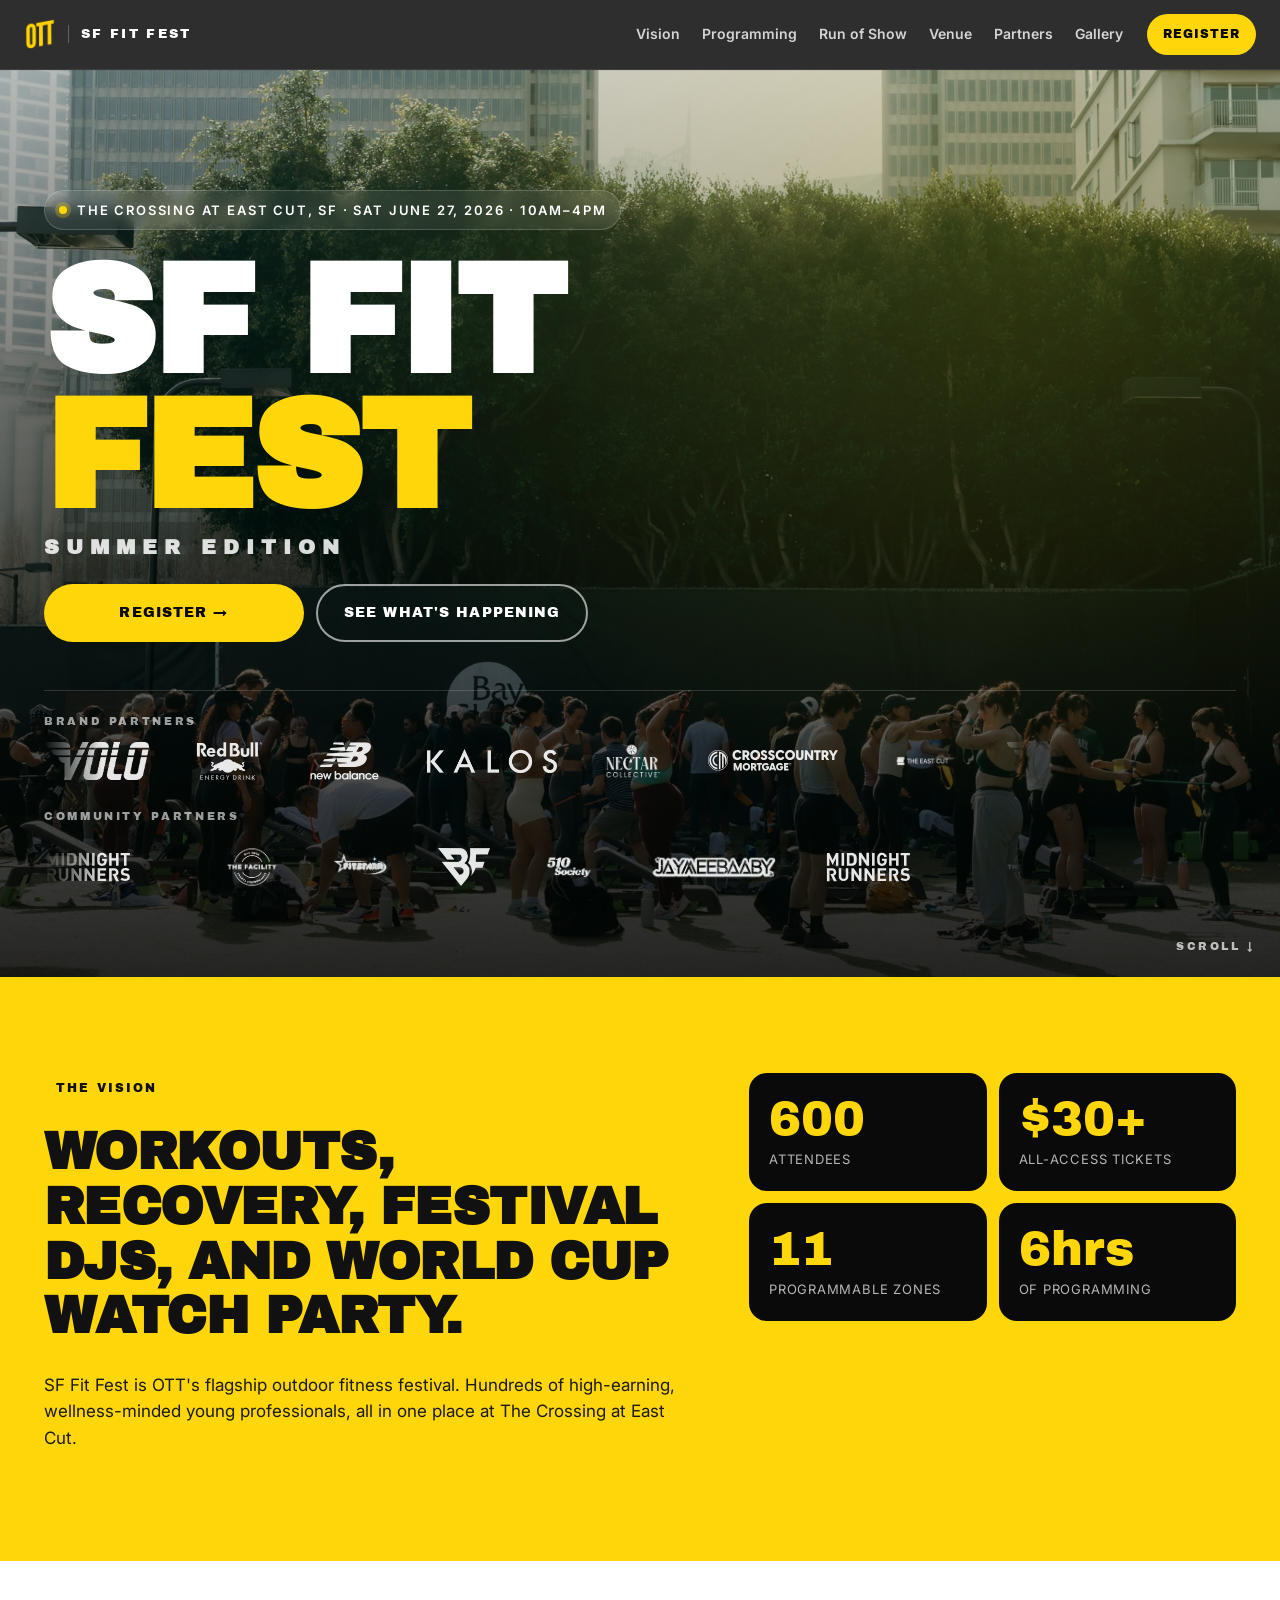
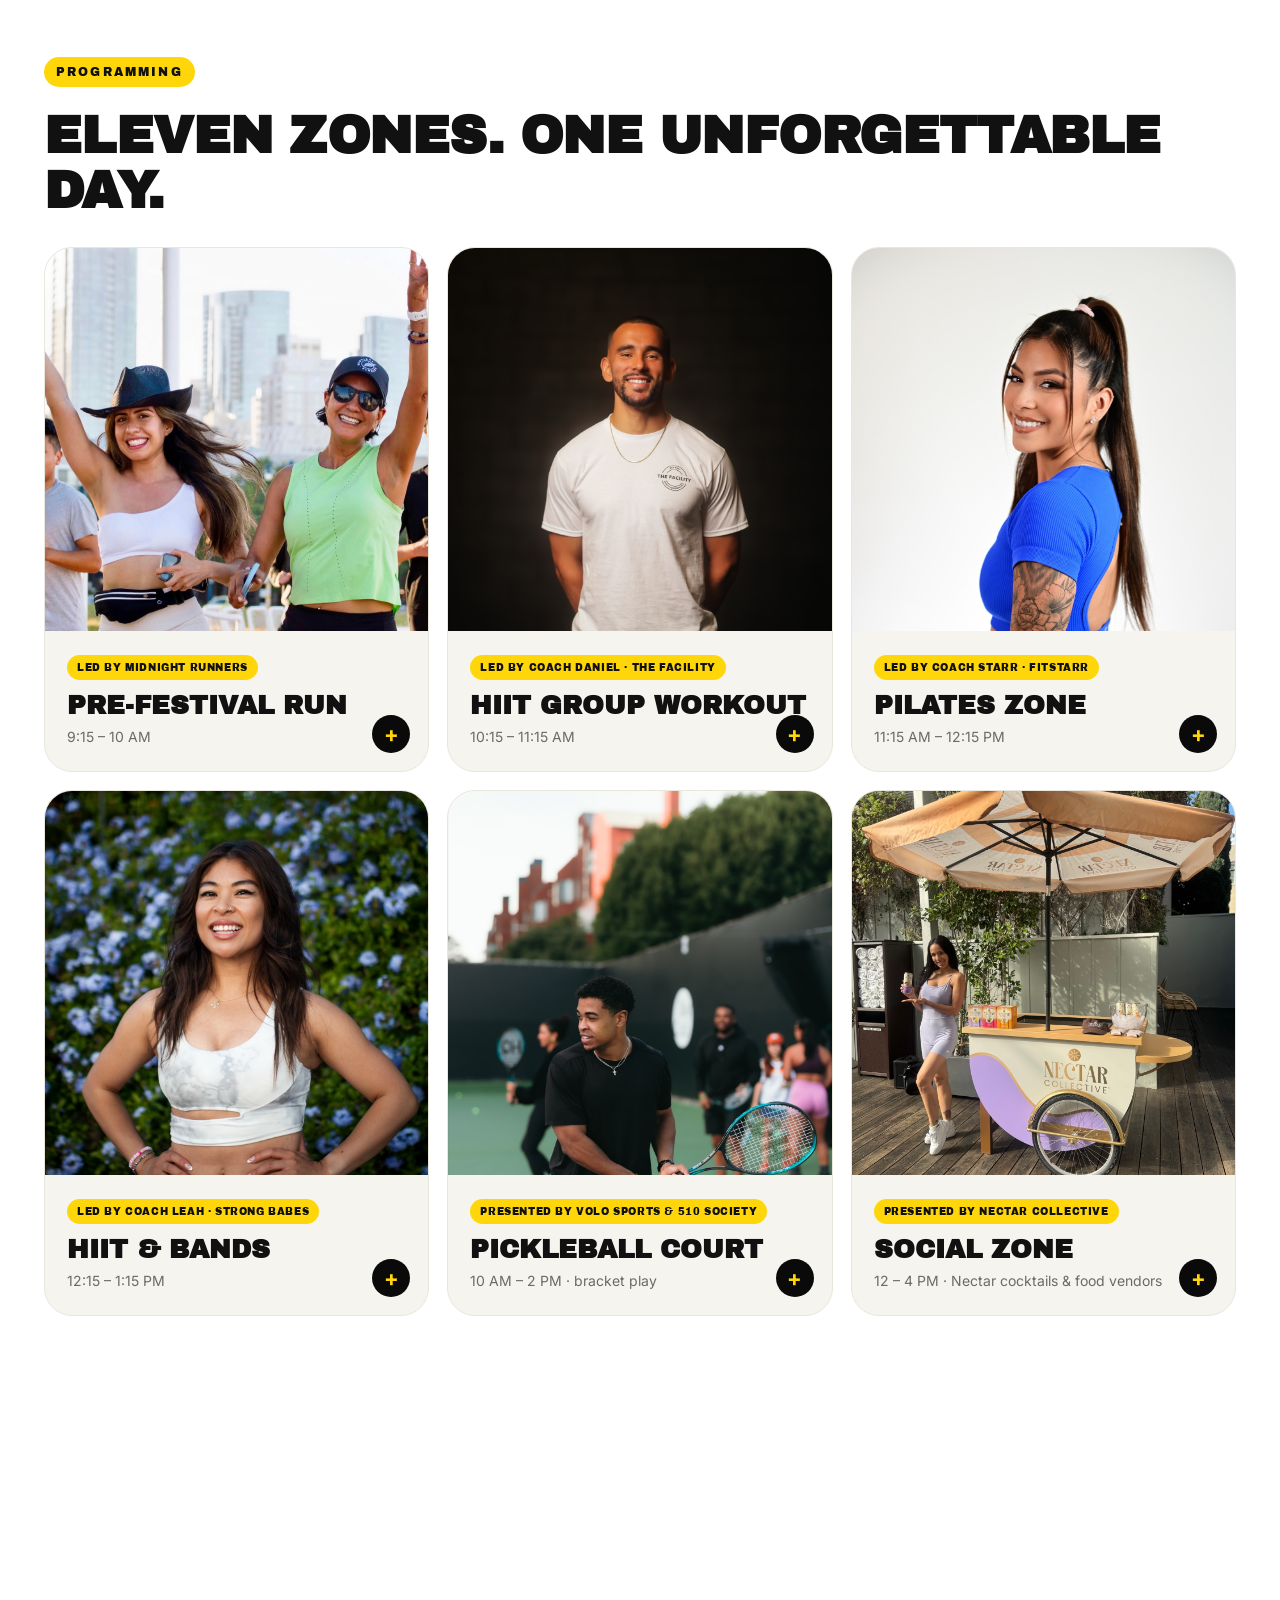
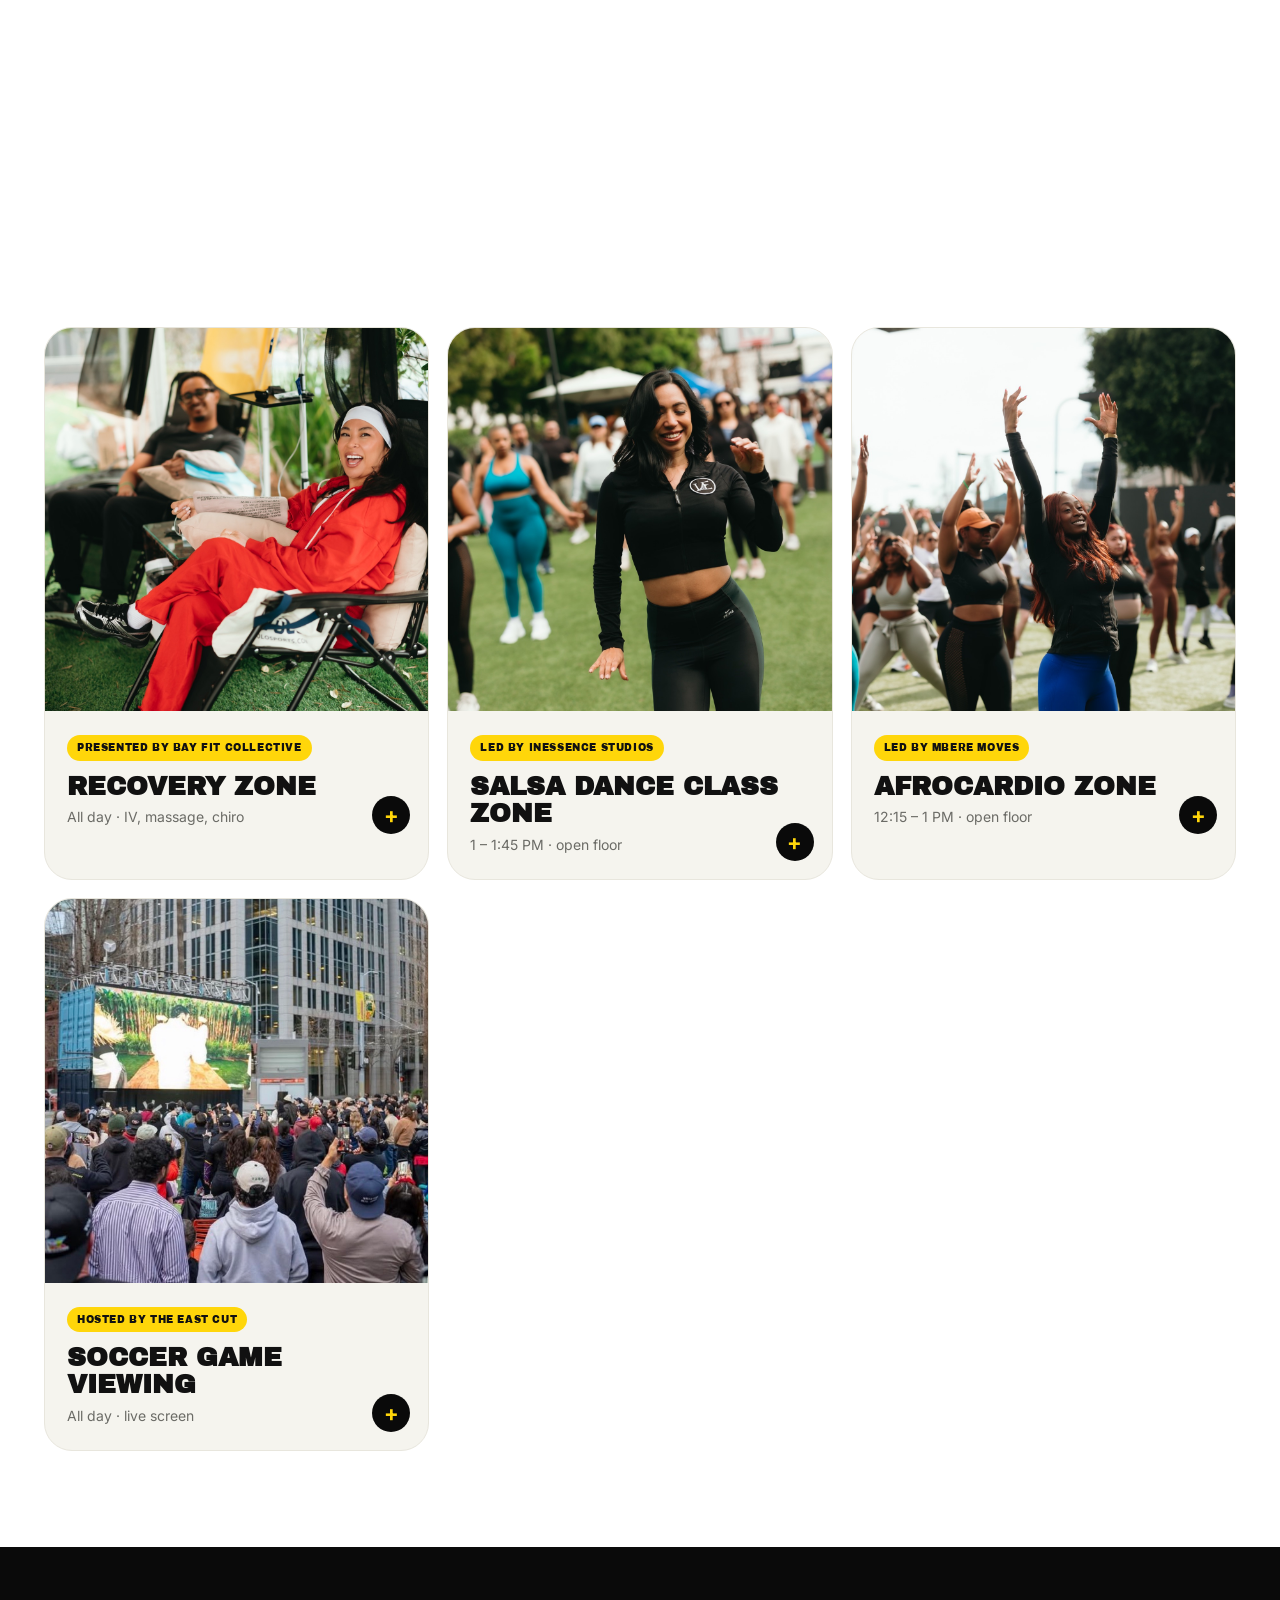
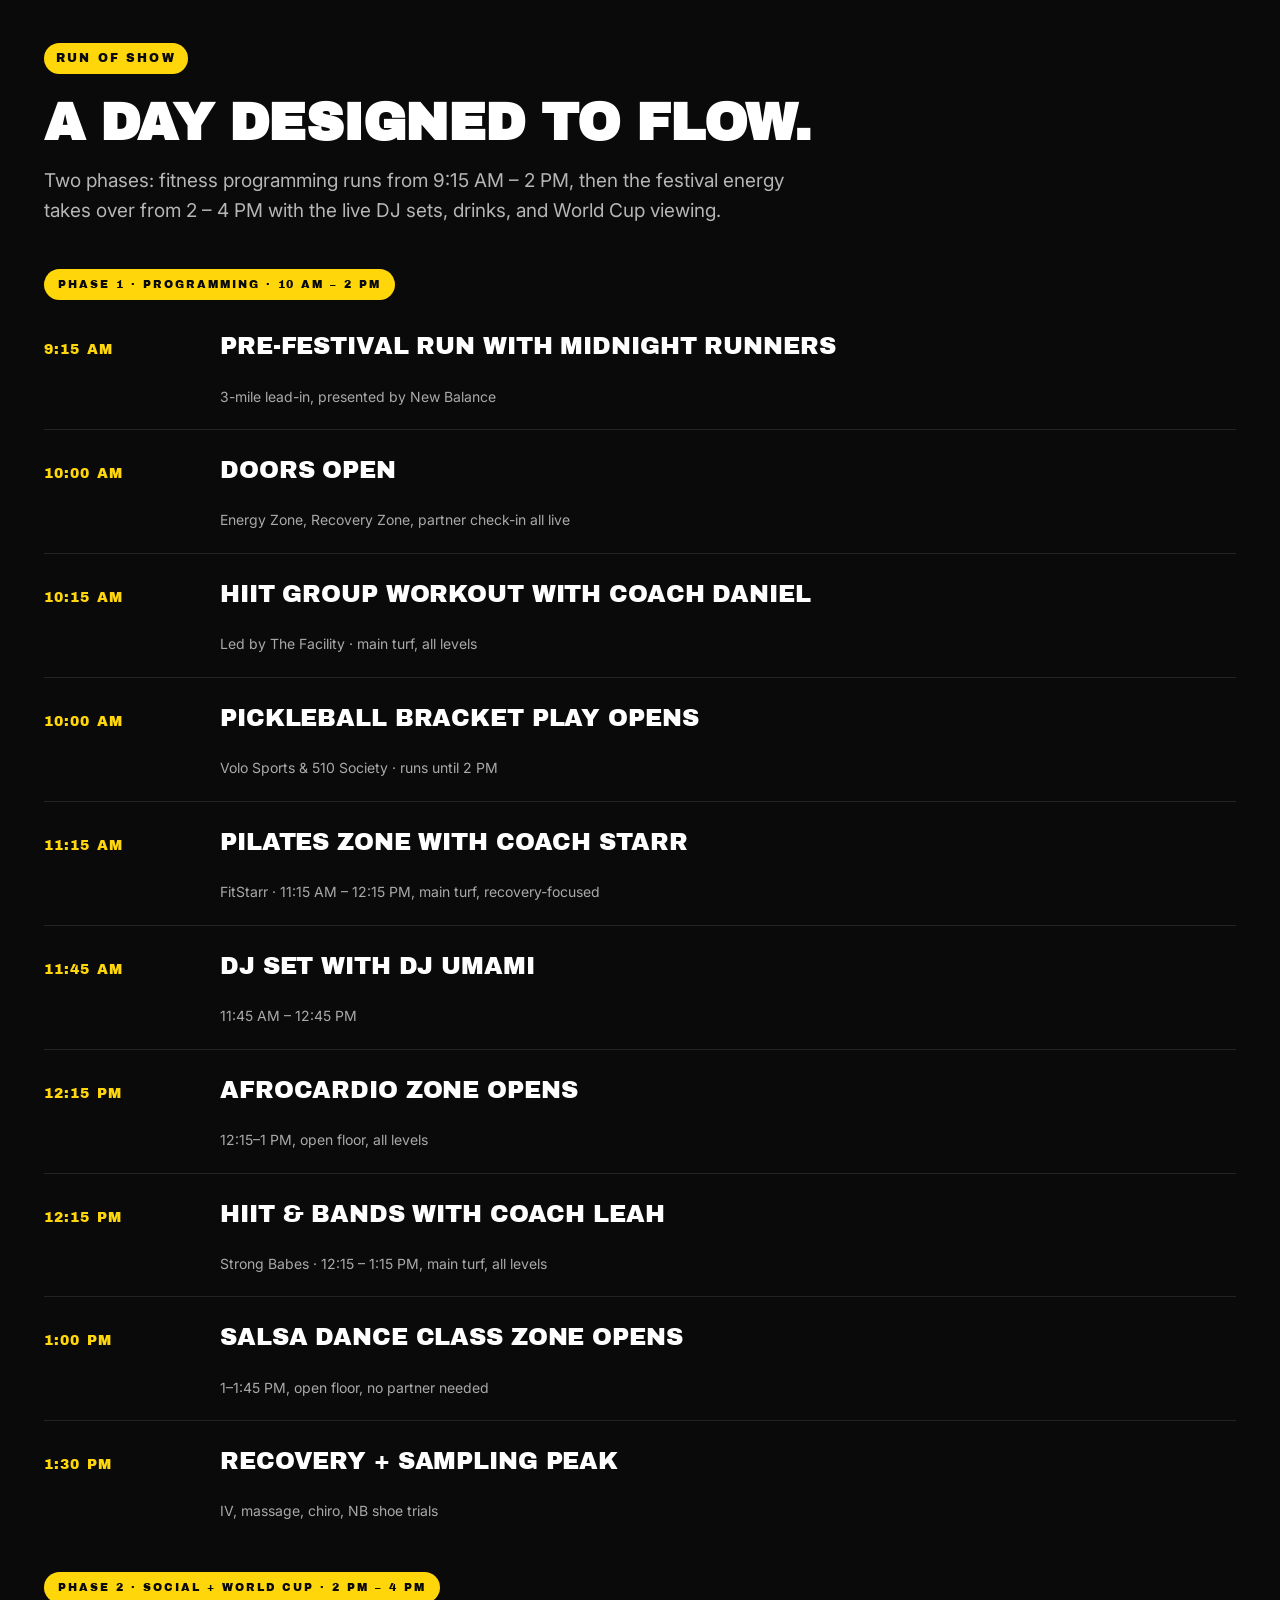
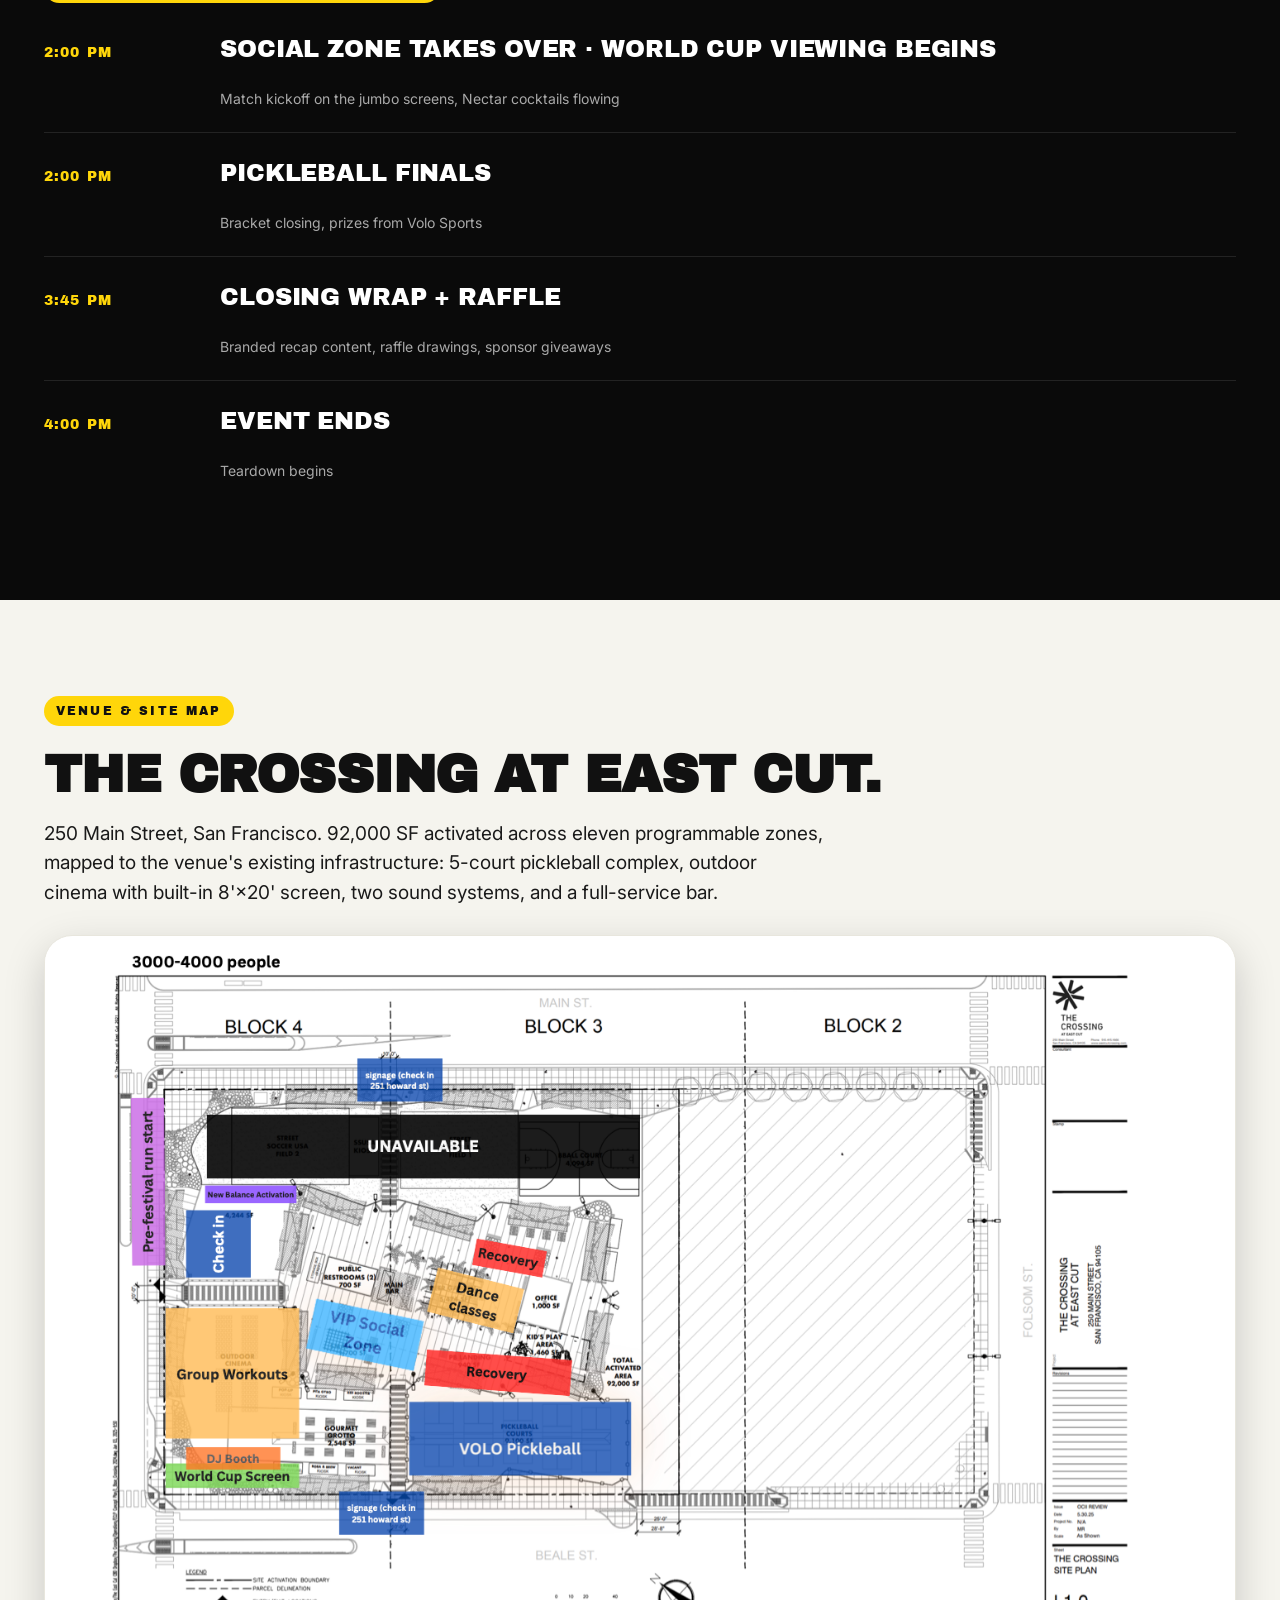
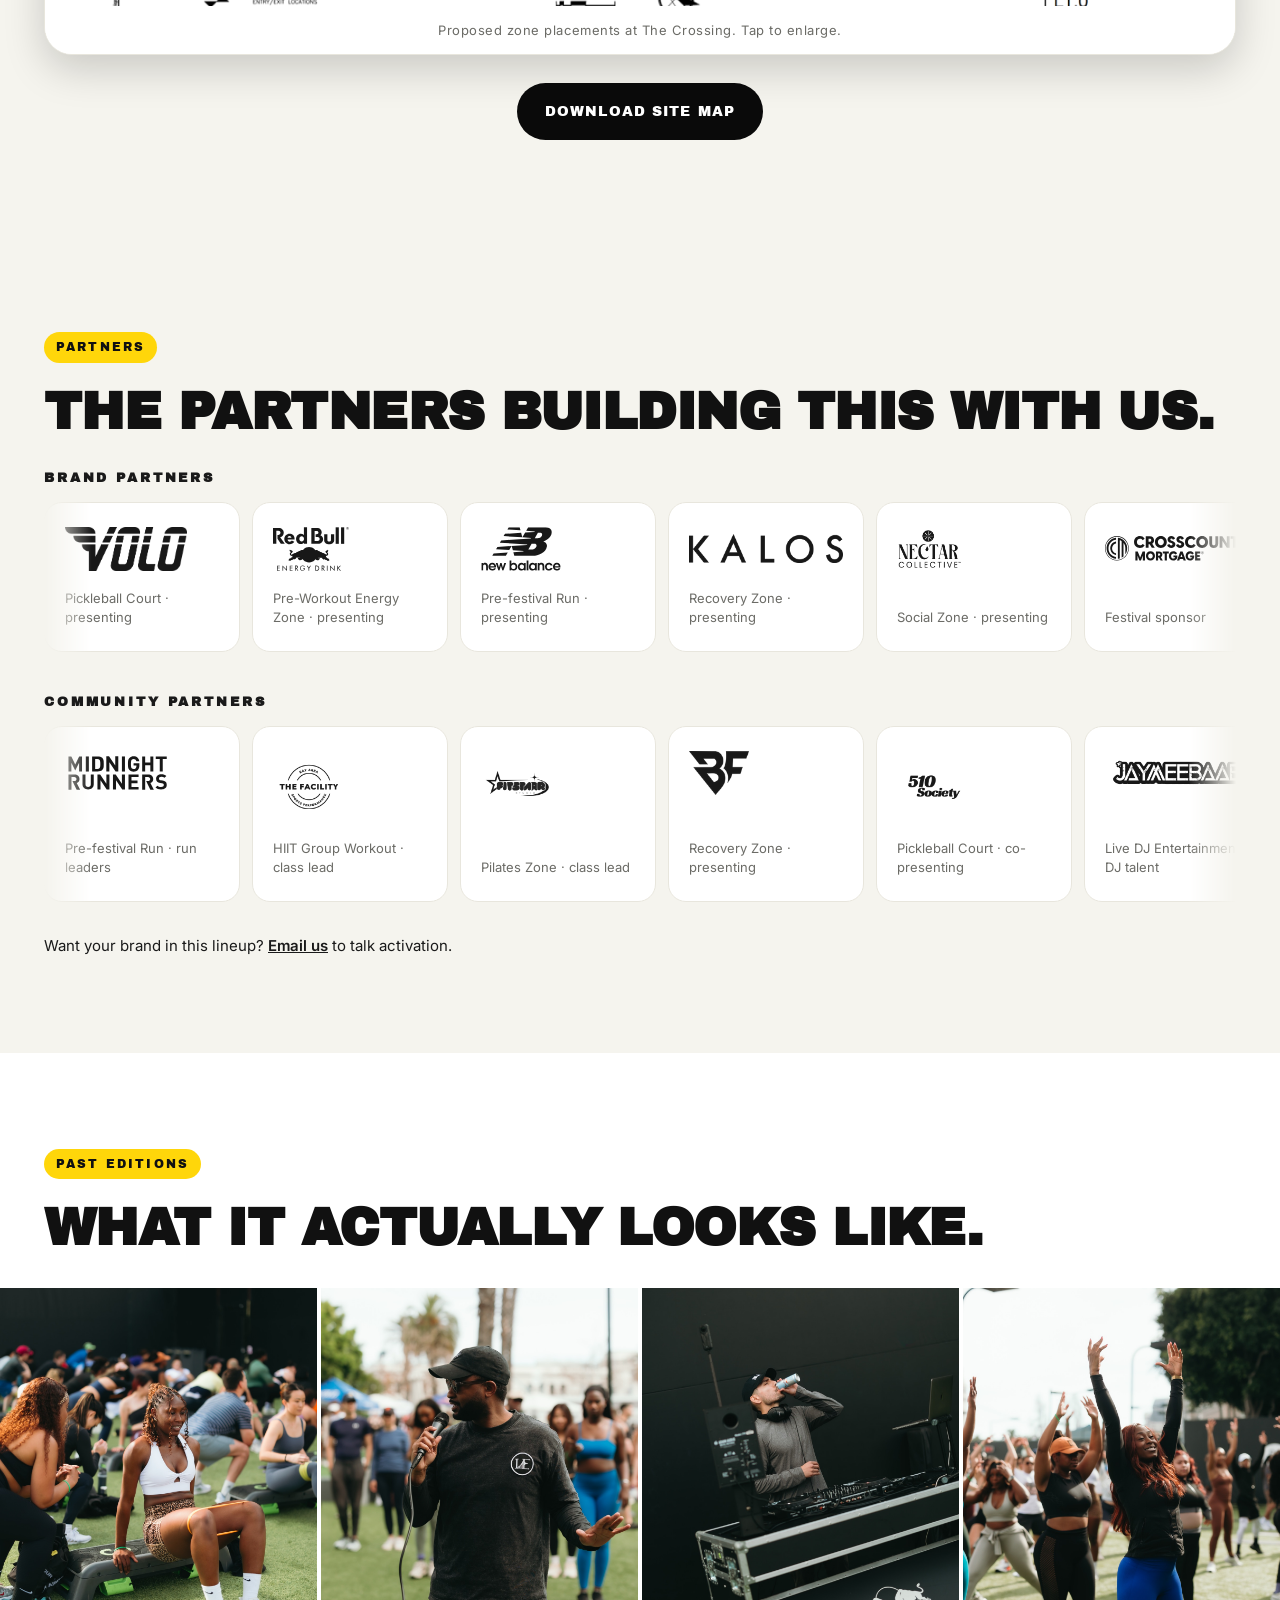
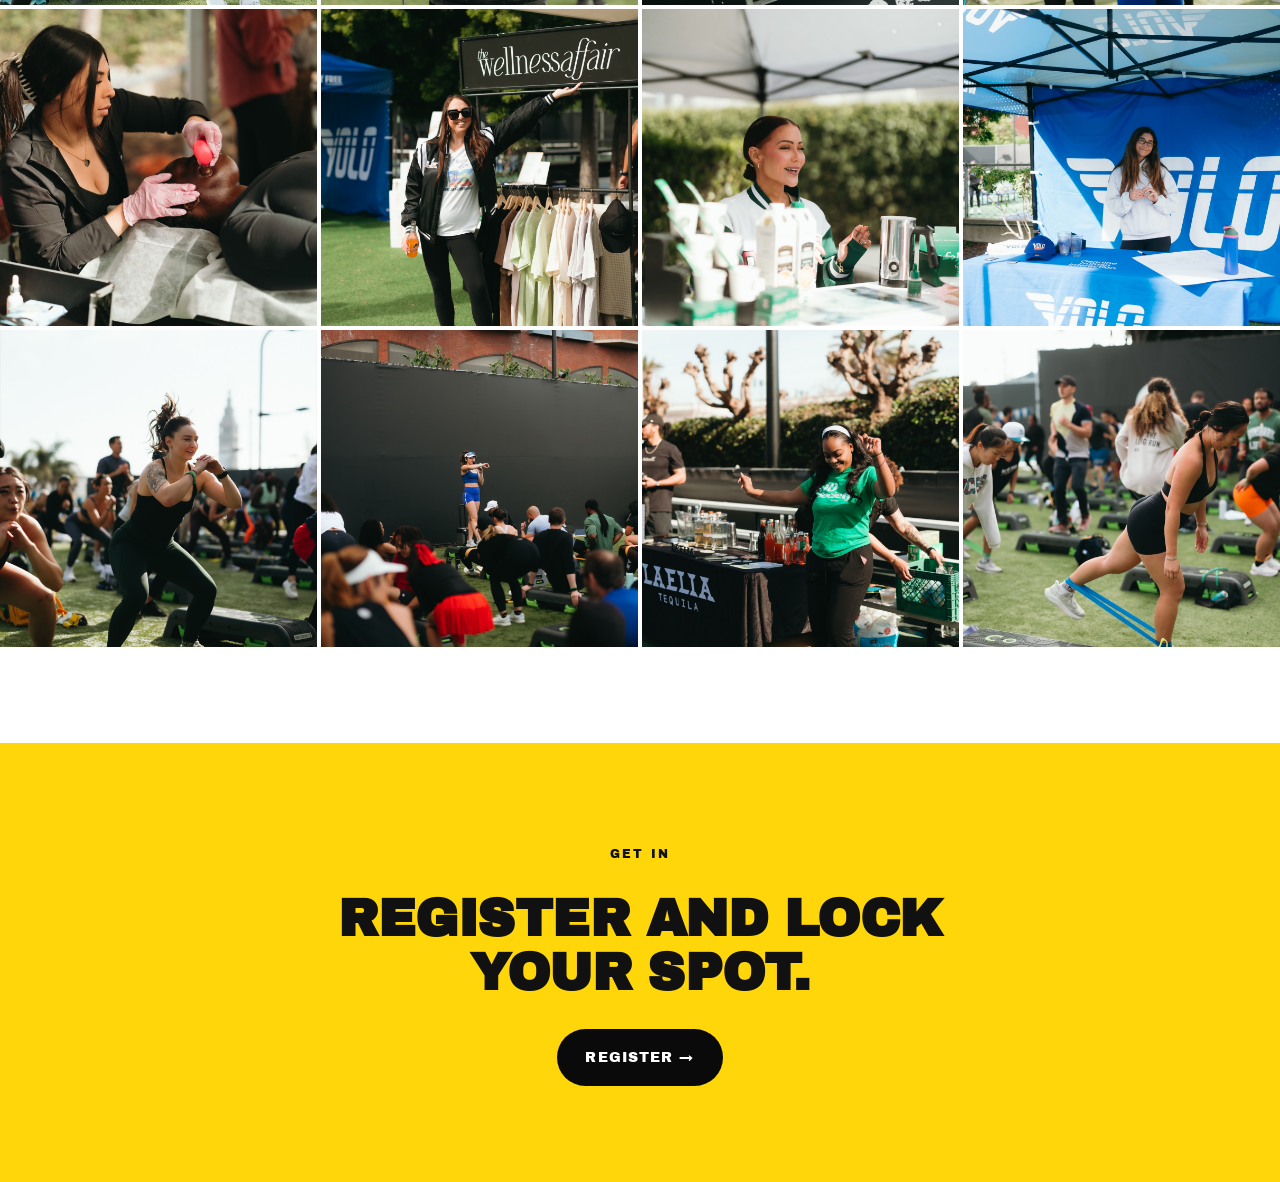
==== commit 721e4d23: "Swap salsa and afrocardio times - Afrocardio Zone: 1-2 PM -> 12:15-1 PM - Salsa Dance Class Zone: 12" ====
--- a/index.html
+++ b/index.html
@@ -257,7 +257,7 @@
       </article>
 
       <article class="card" data-card>
-        <img class="card__img" src="images/dj_set.jpg" alt="DJ Umami at the decks" />
+        <img class="card__img" src="images/dj_umami.jpg" alt="DJ Umami" />
         <div class="card__body">
           <div class="card__partner">production by DJ Umami</div>
           <h3 class="card__title">DJ Set with DJ Umami</h3>
@@ -300,7 +300,7 @@
         <div class="card__body">
           <div class="card__partner">Led by Inessence Studios</div>
           <h3 class="card__title">Salsa Dance Class Zone</h3>
-          <p class="card__sub">12 &ndash; 1 PM · open floor</p>
+          <p class="card__sub">1 &ndash; 1:45 PM · open floor</p>
           <div class="card__expand">
             <p>Open-floor salsa class on the dance pad. All levels welcome, no partner required.</p>
           </div>
@@ -313,7 +313,7 @@
         <div class="card__body">
           <div class="card__partner">Led by Mbere Moves</div>
           <h3 class="card__title">Afrocardio Zone</h3>
-          <p class="card__sub">1 &ndash; 2 PM · open floor</p>
+          <p class="card__sub">12:15 &ndash; 1 PM · open floor</p>
           <div class="card__expand">
             <p>High-energy afrocardio class on the dance pad. All levels welcome, follow along.</p>
           </div>
@@ -355,9 +355,9 @@
       <li><span class="schedule__time">10:00 AM</span><span class="schedule__title">Pickleball bracket play opens</span><span class="schedule__sub">Volo Sports & 510 Society · runs until 2 PM</span></li>
       <li><span class="schedule__time">11:15 AM</span><span class="schedule__title">Pilates Zone with Coach Starr</span><span class="schedule__sub">FitStarr · 11:15 AM &ndash; 12:15 PM, main turf, recovery-focused</span></li>
       <li><span class="schedule__time">11:45 AM</span><span class="schedule__title">DJ set with DJ Umami</span><span class="schedule__sub">11:45 AM &ndash; 12:45 PM</span></li>
-      <li><span class="schedule__time">12:00 PM</span><span class="schedule__title">Salsa Dance Class Zone opens</span><span class="schedule__sub">12&ndash;1 PM, open floor, no partner needed</span></li>
+      <li><span class="schedule__time">12:15 PM</span><span class="schedule__title">Afrocardio Zone opens</span><span class="schedule__sub">12:15&ndash;1 PM, open floor, all levels</span></li>
       <li><span class="schedule__time">12:15 PM</span><span class="schedule__title">HIIT &amp; Bands with Coach Leah</span><span class="schedule__sub">Strong Babes · 12:15 &ndash; 1:15 PM, main turf, all levels</span></li>
-      <li><span class="schedule__time">1:00 PM</span><span class="schedule__title">Afrocardio Zone opens</span><span class="schedule__sub">1&ndash;2 PM, open floor, all levels</span></li>
+      <li><span class="schedule__time">1:00 PM</span><span class="schedule__title">Salsa Dance Class Zone opens</span><span class="schedule__sub">1&ndash;1:45 PM, open floor, no partner needed</span></li>
       <li><span class="schedule__time">1:30 PM</span><span class="schedule__title">Recovery + sampling peak</span><span class="schedule__sub">IV, massage, chiro, NB shoe trials</span></li>
     </ol>
 
--- a/styles.css
+++ b/styles.css
@@ -518,7 +518,8 @@
 /* Portrait shots: anchor crop to top so the subject's face is visible */
 .card__img[src*="coach_daniel"],
 .card__img[src*="coach_starr"],
-.card__img[src*="dj_jaymee"] { object-position: center top; }
+.card__img[src*="dj_jaymee"],
+.card__img[src*="dj_umami"] { object-position: center top; }
 .card__body {
   position: relative;
   padding: 22px 22px 24px;
